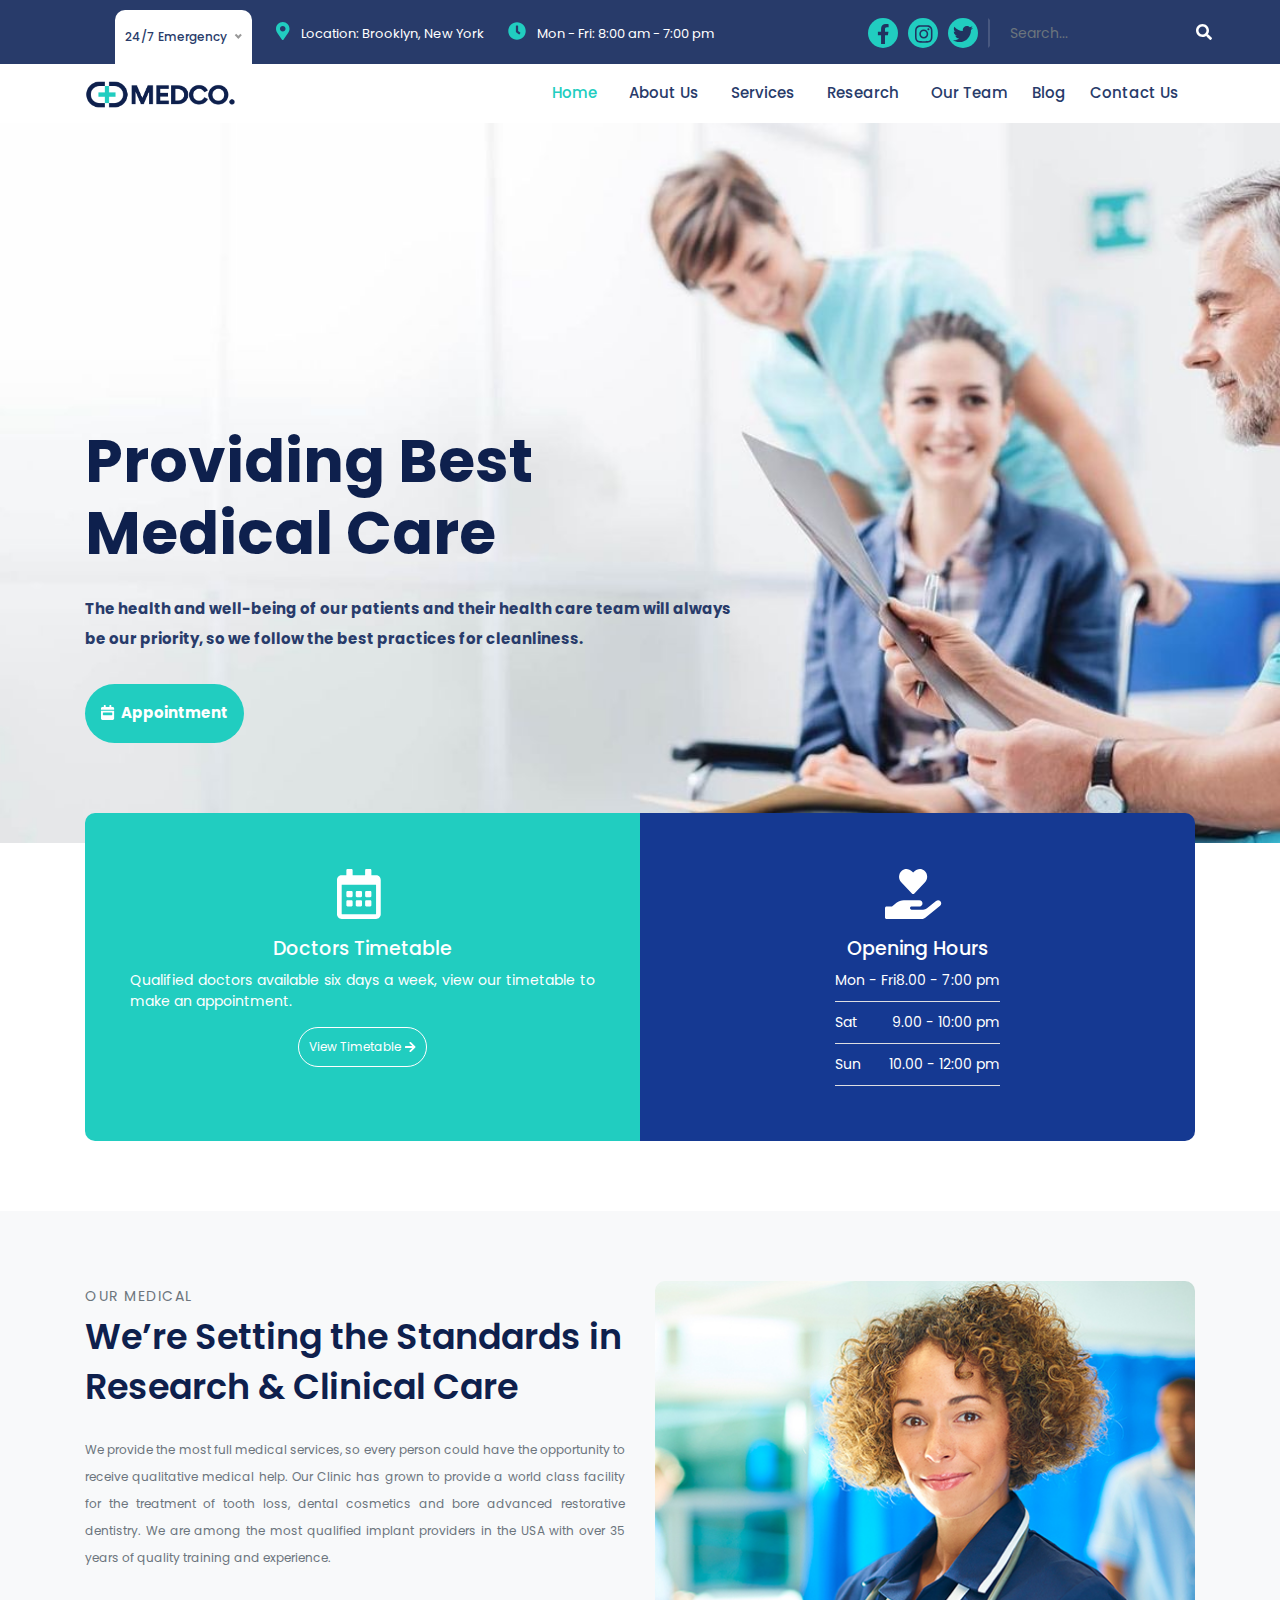
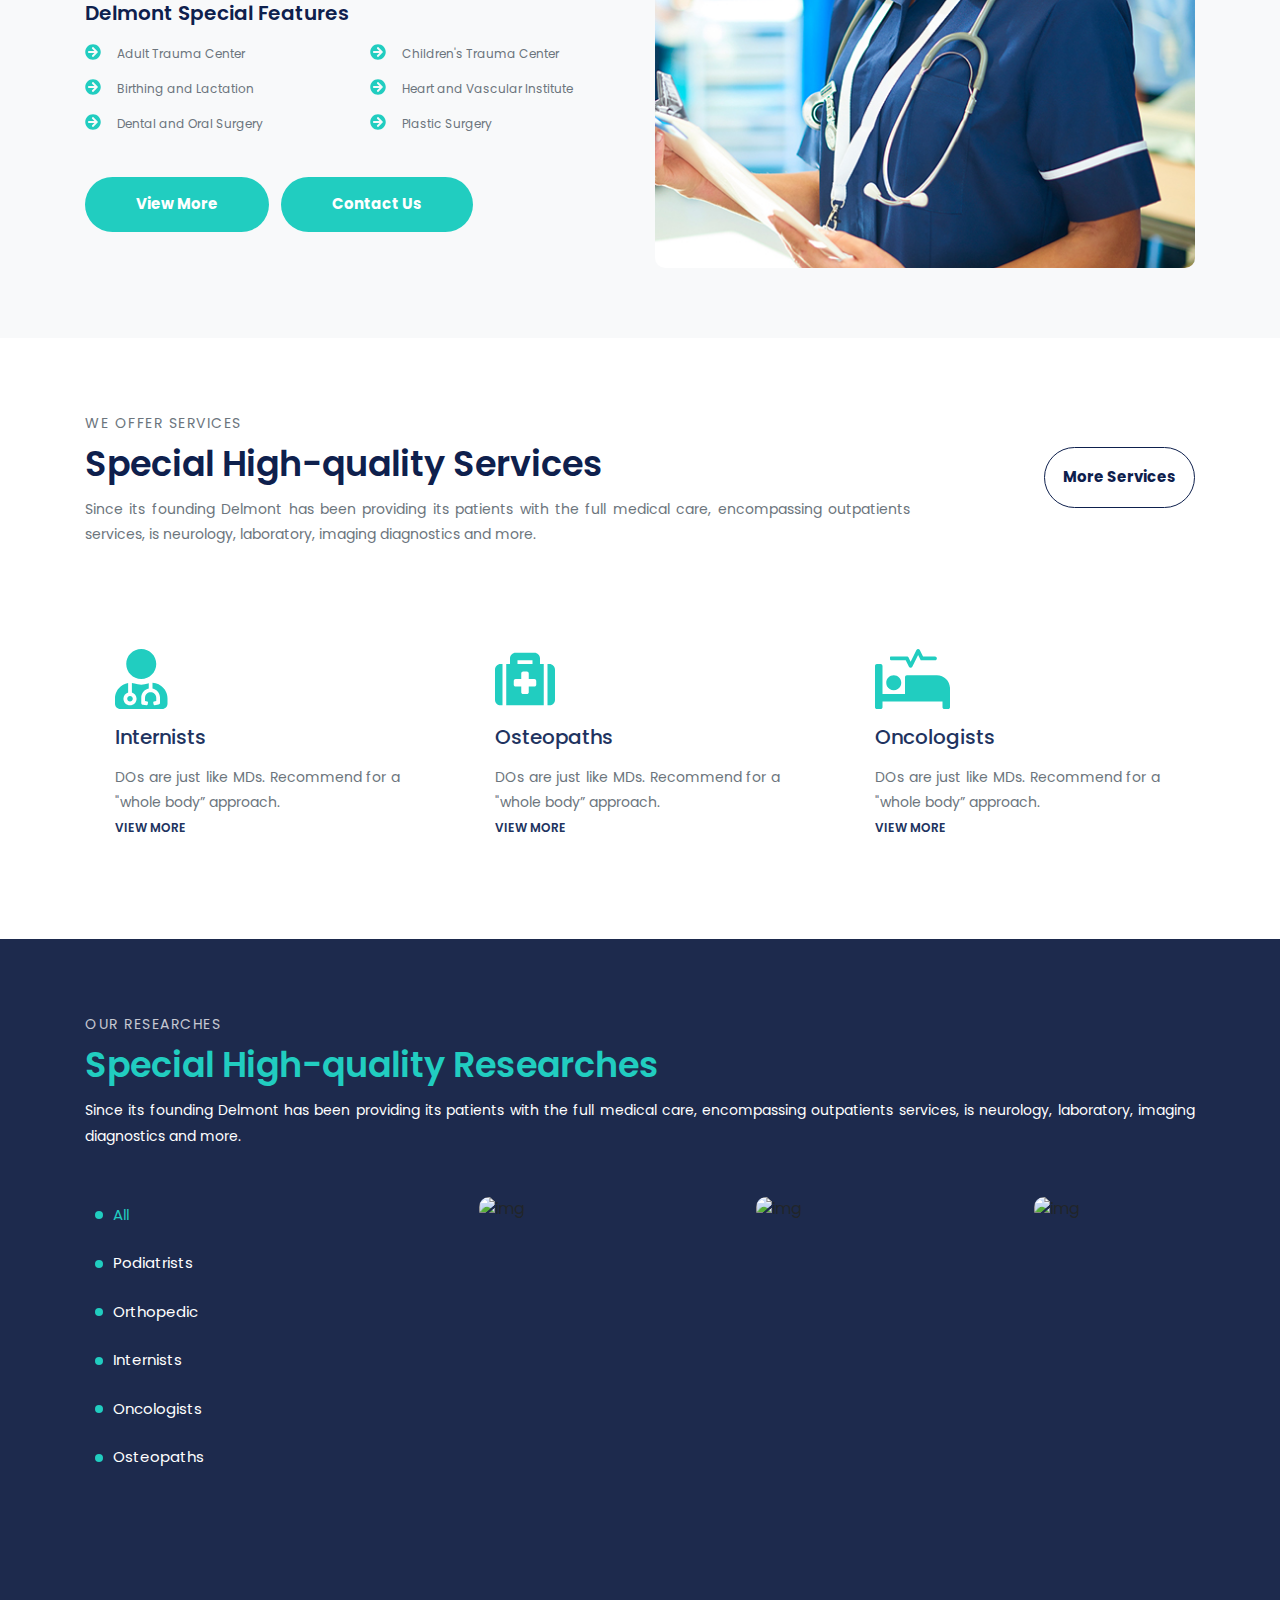
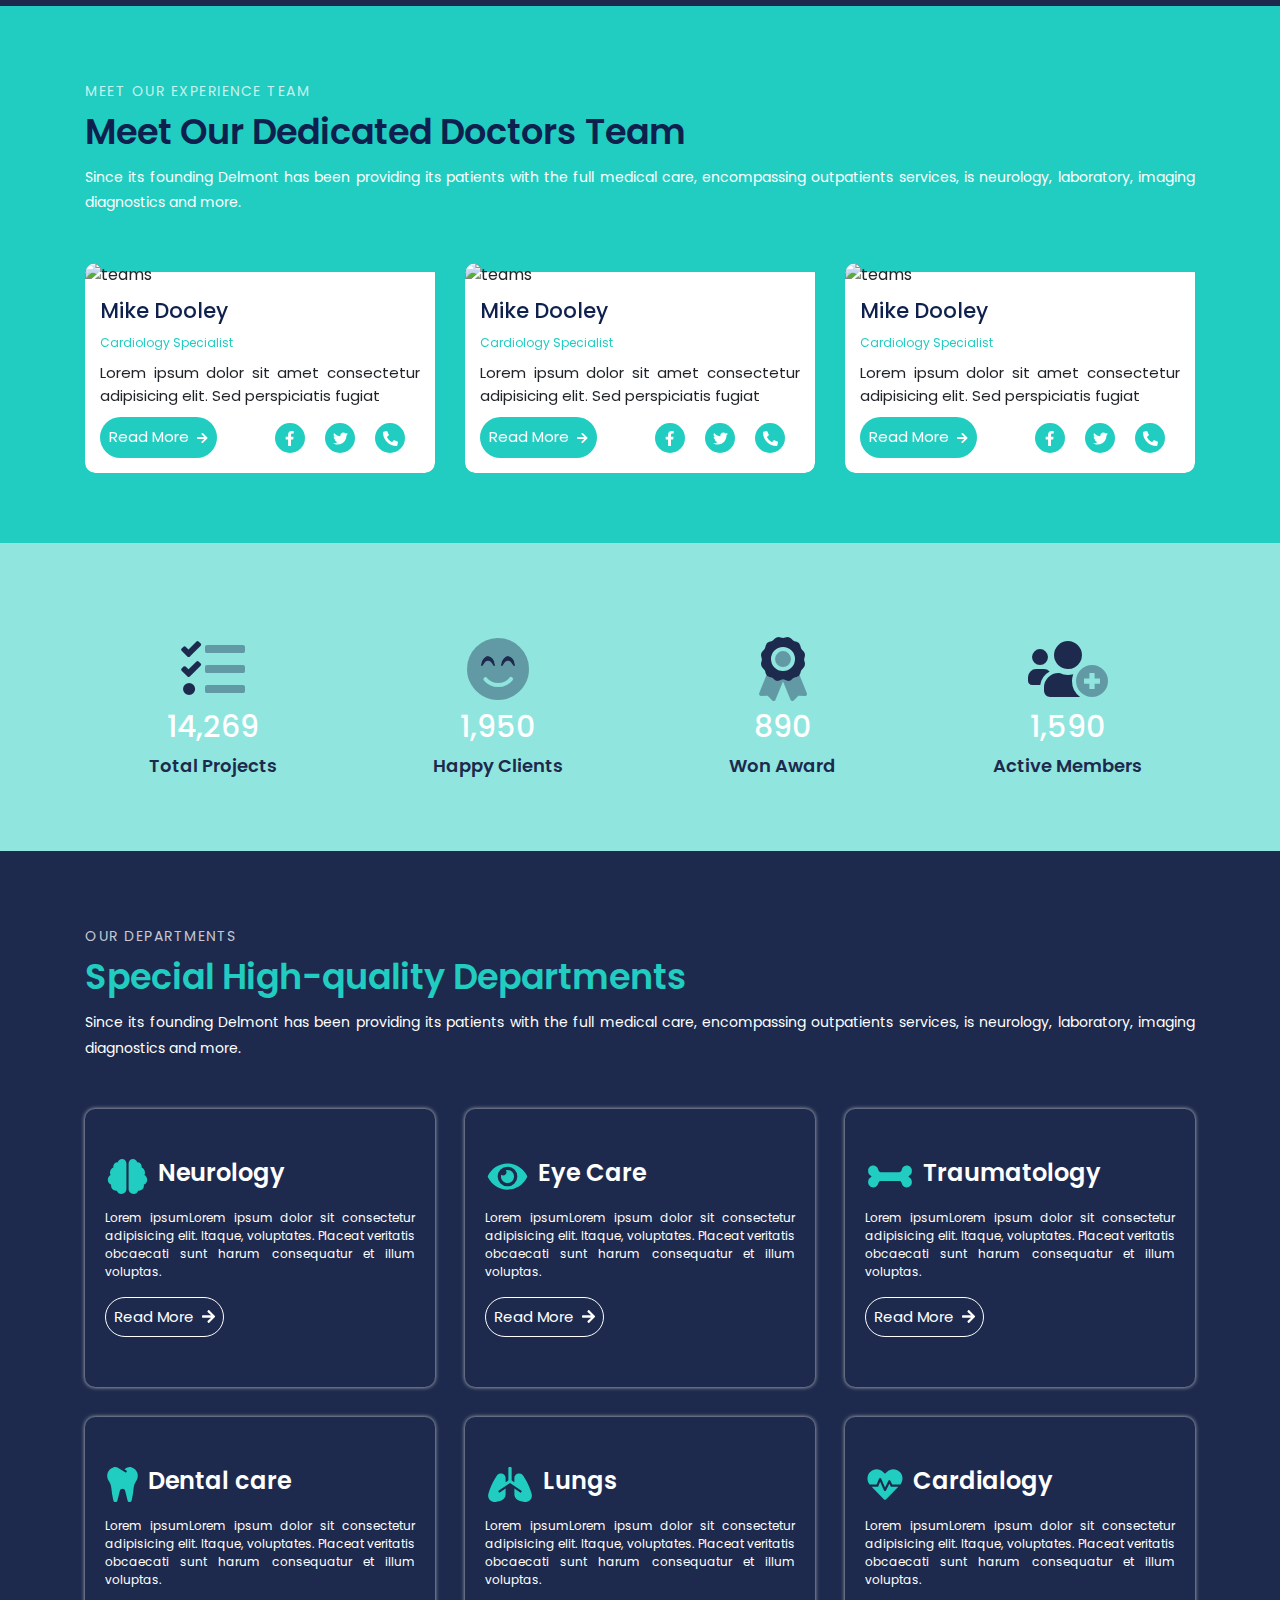
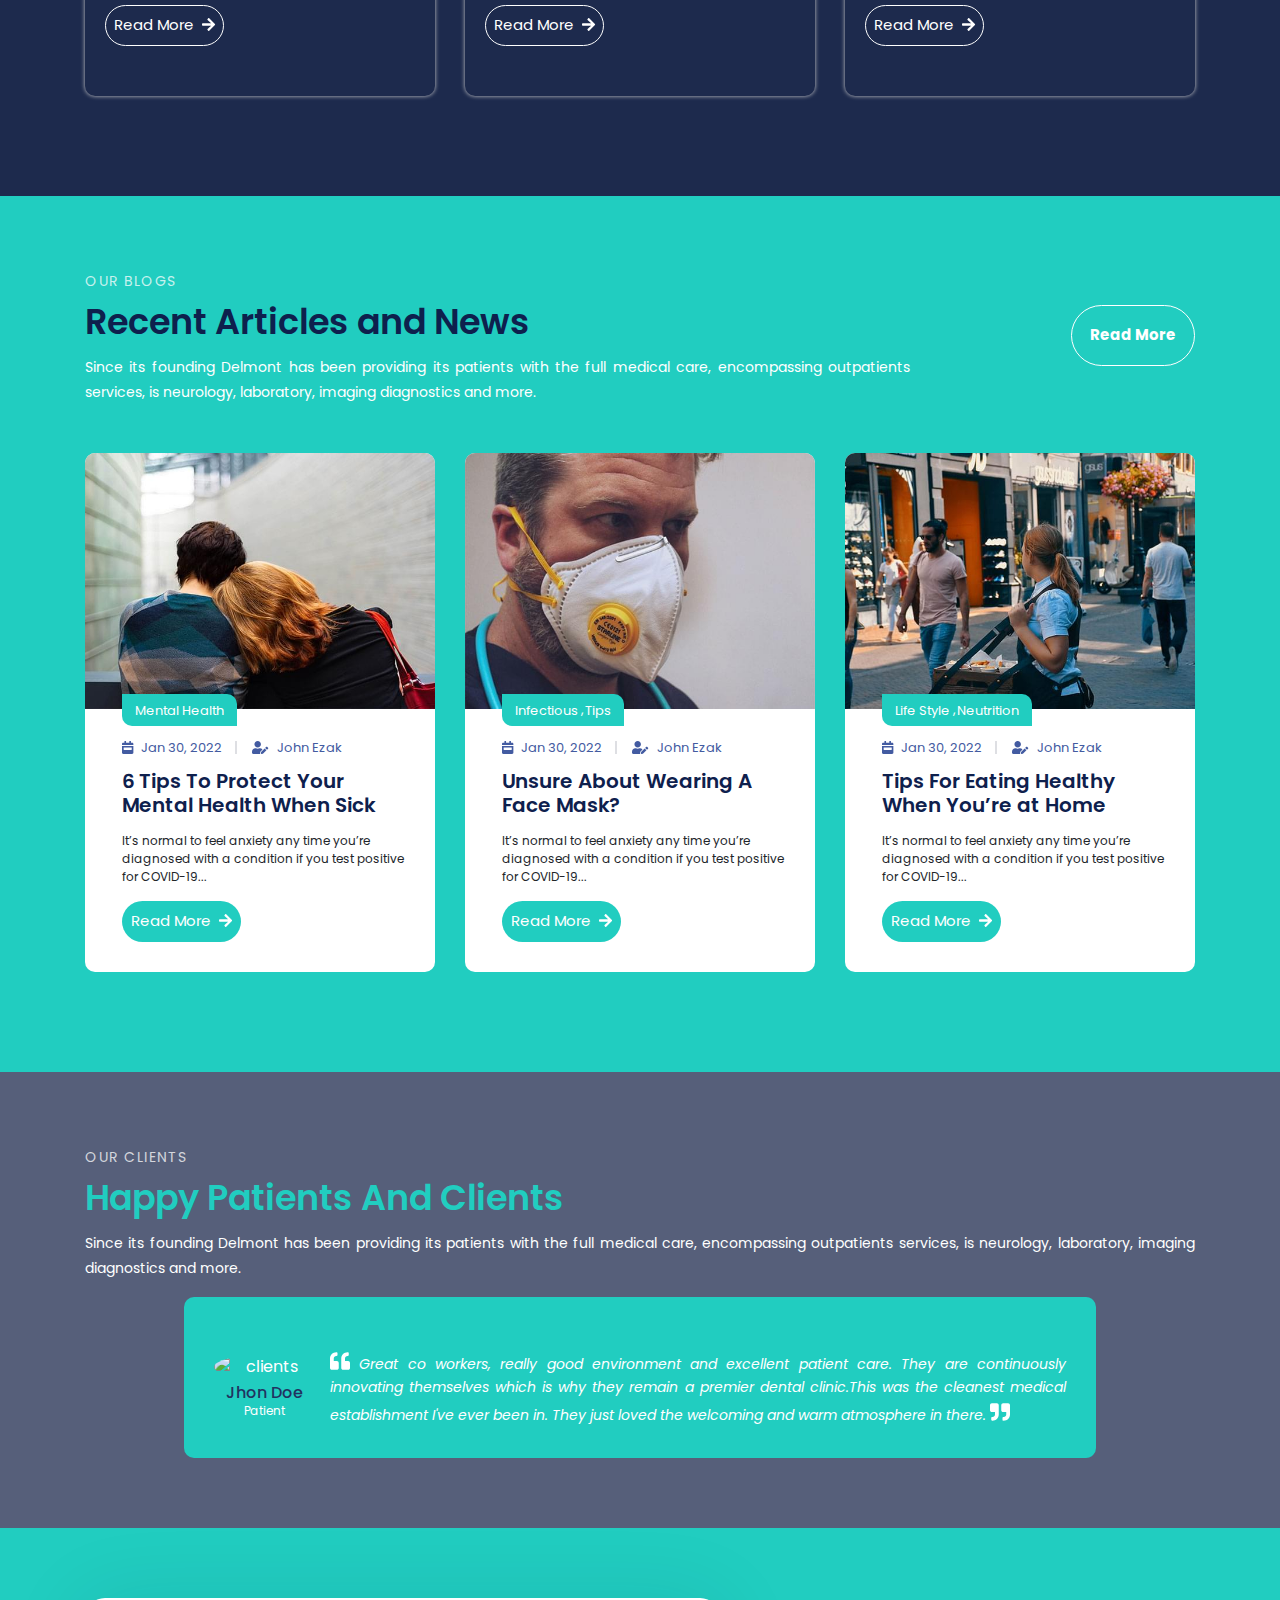
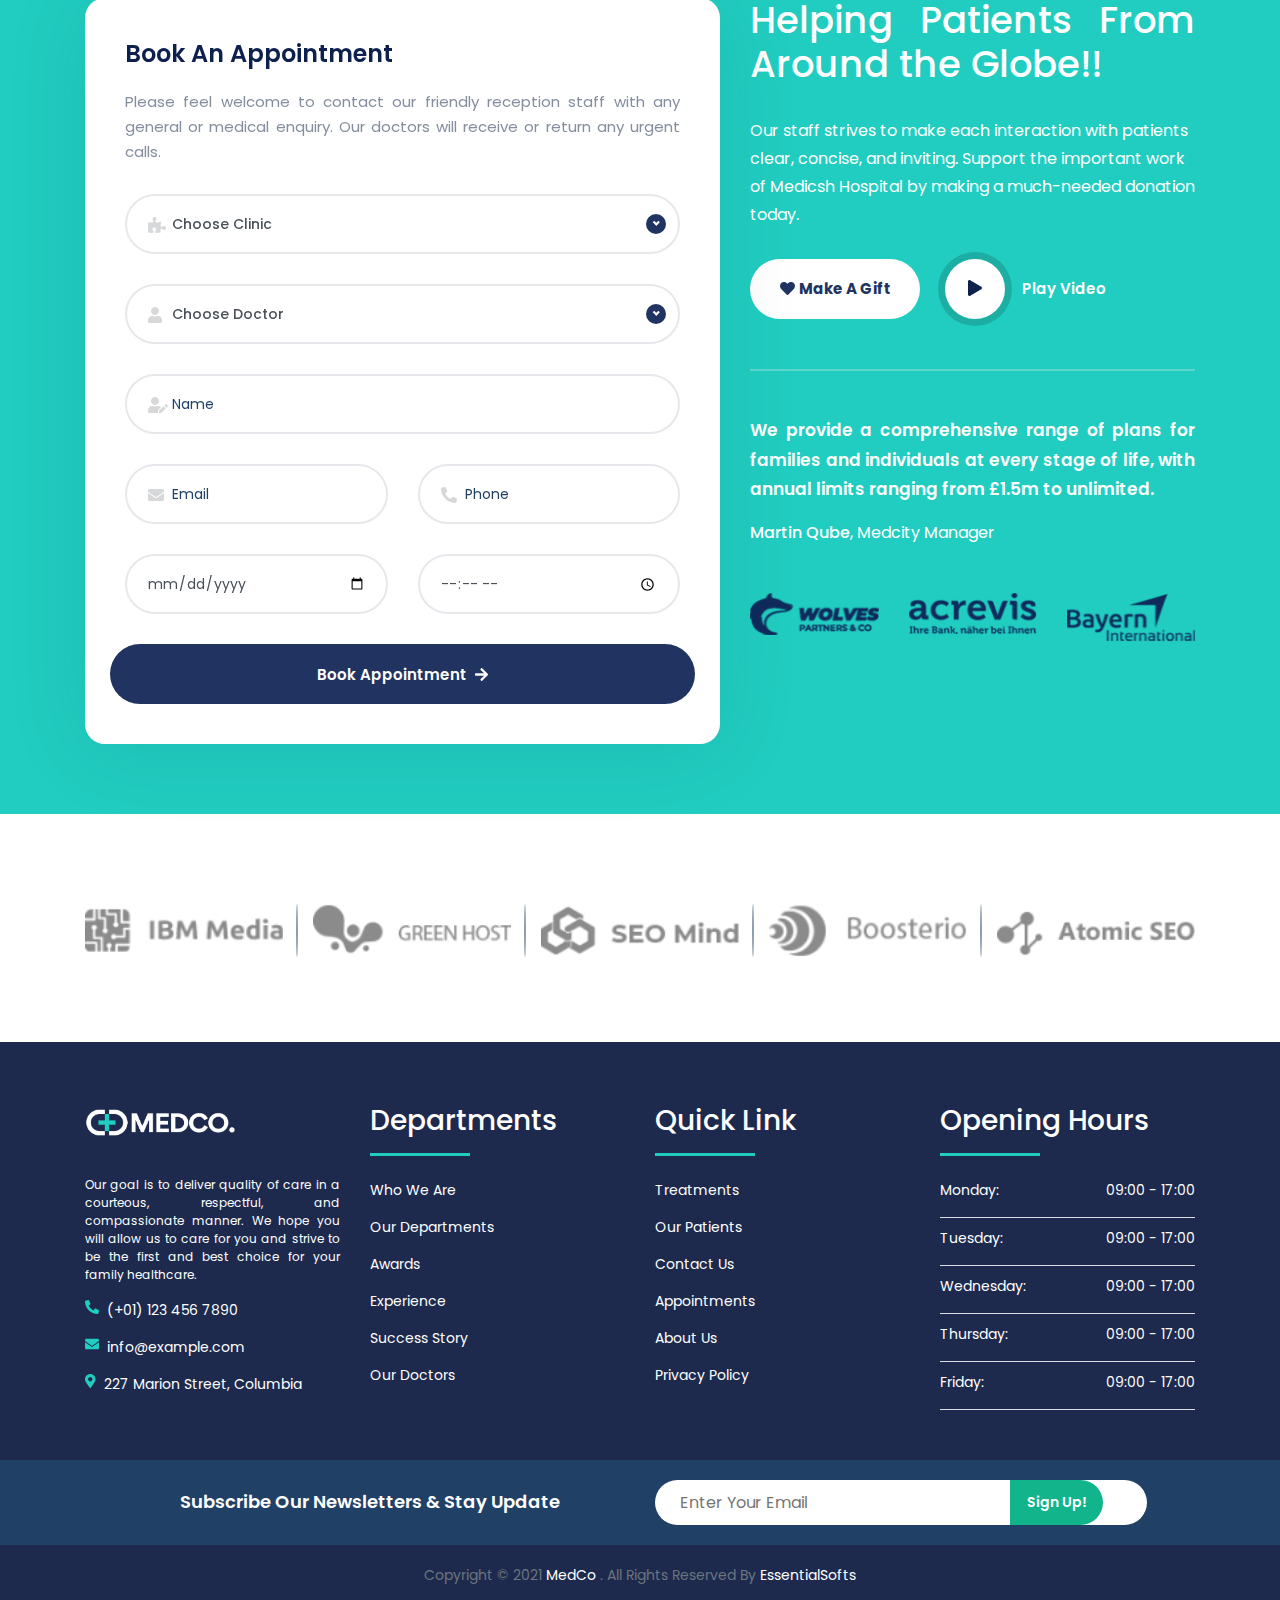
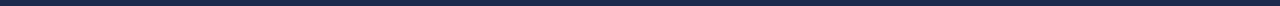
==== index.html @ 3c708e1c "fixes" ====
<!DOCTYPE html>
<html lang="en">

<head>
  <meta charset="UTF-8">
  <meta http-equiv="X-UA-Compatible" content="IE=edge">
  <meta name="viewport" content="width=device-width, initial-scale=1.0">
  <title>MEDCO.</title>

  <!-- Favicon Files -->
  <link rel="apple-touch-icon" sizes="120x120" href="assets/favicon/apple-touch-icon.png">
  <link rel="icon" type="image/png" sizes="32x32" href="assets/favicon/favicon-32x32.png">
  <link rel="icon" type="image/png" sizes="16x16" href="assets/favicon/favicon-16x16.png">
  <link rel="manifest" href="assets/favicon/site.webmanifest">
  <link rel="mask-icon" href="assets/favicon/safari-pinned-tab.svg" color="#5bbad5">
  <meta name="msapplication-TileColor" content="#da532c">
  <meta name="theme-color" content="#ffffff">

  <!-- CSS files -->
  <link rel="stylesheet" type="text/css" href="assets/css/bootstrap.css">
  <link rel="stylesheet" type="text/css" href="assets/css/fontawesome.css">
  <link rel="stylesheet" type="text/css" href="assets/css/all.css">
  <link rel="stylesheet" type="text/css" href="assets/css/owl.carousel.min.css">
  <link rel="stylesheet" type="text/css" href="assets/css/owl.theme.default.min.css">
  <link rel="stylesheet" type="text/css" href="assets/css/nice-select.css">
  <link rel="stylesheet" type="text/css" href="assets/css/venobox.min.css">
  <link rel="stylesheet" type="text/css" href="assets/css/style.css">
  <link rel="stylesheet" type="text/css" href="assets/css/responsive.css">
  <link rel="preconnect" href="https://fonts.googleapis.com">
  <link rel="preconnect" href="https://fonts.gstatic.com" crossorigin>
  <link href="https://fonts.googleapis.com/css2?family=Poppins:wght@100;200;300;400;500;600;700;800;900&display=swap"
    rel="stylesheet">
</head>

<body data-spy="scroll" data-target="#mynavbar" data-offset="180">
  <!-- Preloader -->
  <div class="centered">
    <div class="blob-1"></div>
    <div class="blob-2"></div>
  </div>

  <header class="header-main">
    <!-- Top Header -->
    <div class="top-header">
      <div class="container-fluid">
        <div class="row">
          <div class="col-lg-8 col-md-8 col-sm-12">
            <div class="d-flex justify-content-center">
              <div class="emergency-drop mr-4">
                <div class="nice-select emergency-btn">
                  <p>24/7 Emergency</p>
                  <div class="list text-center">
                    <div><i class="fas fa-phone-volume  phone_style"></i></div>
                    <div class="phone_number">
                      <a href="tel:+201061245741">
                        <span>+2 01061245741</span>
                      </a>
                    </div>
                    <div class="text-style text-muted">
                      <p>Please feel free to contact our friendly reception staff with any general or medical enquiry.
                      </p>
                    </div>
                    <div class="appointment-btn">
                      <a href="#appointment" class="btn btn_secondary-color btn_link btn_block">
                        <span>Make Appointment</span> <i class="fas fa-arrow-right ml-1"></i>
                      </a>
                    </div>
                  </div>
                </div>
              </div>
              <div class="top-header-contact-info d-flex">
                <div class="mr-4 top-header-location mt-21">
                  <a href="" class="top-header-info-text text-white">
                    <i class="top-header-icons-style fas fa-map-marker-alt mr-2"></i> Location: Brooklyn, New York
                  </a>
                </div>
                <div class="mr-4 top-header-location mt-21">
                  <a href="" class="top-header-info-text text-white">
                    <i class="top-header-icons-style fas fa-clock mr-2"></i> Mon - Fri: 8:00 am - 7:00 pm
                  </a>
                </div>
                <div class="top-header-location time-p mt-21">
                  <a href="" class="top-header-info-text text-white">
                    <i class="top-header-icons-style fas fa-clock mr-2"></i> Mon - Fri: 8:00 am - 7:00 pm
                  </a>
                </div>
              </div>
            </div>
          </div>
          <div class="col-lg-4 col-md-4 col-sm-12">
            <div class="d-flex top-header-right justify-content-end">
              <div class="top-header-social-links mt-18">
                <div class="d-flex">
                  <a href=""><i class="top-header-social-icons-style fab fa-facebook-f"></i></a>
                  <a href=""><i class="top-header-social-icons-style fab fa-instagram"></i></a>
                  <a href=""><i class="top-header-social-icons-style fab fa-twitter"></i></a>
                </div>
              </div>
              <div class="top-header-searchbar mt-18 d-flex">
                <input type="search" class="form-control w-75" placeholder="Search..." name="search" id="search"
                  autocomplete="off">
                <button type="submit" class="top-header-search-btn"><i class="fas fa-search "></i></button>
              </div>
            </div>
          </div>
        </div>
      </div>
    </div>
    <!-- Top Header End -->

    <!-- Navbar -->
    <div class="bottom-header">
      <nav class="navbar navbar-expand-lg navbar-light" id="mynavbar">
        <div class="container">
          <a class="navbar-brand" href="index.html"><img src="assets/images/medco-dark.png" class="img-fluid"
              alt=""></a>
          <button class="navbar-toggler" data-toggle="collapse" data-target="#navbarNav"><span><i
                class="fa fa-bars"></i></span></button>
          <div class="collapse navbar-collapse" id="navbarNav">
            <ul class="nav navbar-nav ml-auto font-weight-bold" id="nav">
              <li class="nav-item first-child">
                <a class="nav-link active px-3" href="index.html">Home</a>
              </li>
              <li class="nav-item">
                <a class="nav-link px-3" href="#about-us">About Us</a>
              </li>
              <li class="nav-item">
                <a class="nav-link px-3" href="#services">Services</a>
              </li>
              <li class="nav-item">
                <a class="nav-link px-3" href="#portfolio">Research</a>
              </li>
              <li class="nav-item">
                <a class="nav-link px-3" href="#team">Our Team</a>
              </li>
              <li class="nav-item">
                <a class="nav-link" href="#blog">Blog </a>
                <ul class="sub-menu">
                  <li><a href="blog-grid.html">Blog Grid</a></li>
                  <li><a href="blog-detail.html">Blog Details</a></li>
                </ul>
              </li>
              <li class="nav-item">
                <a class="nav-link px-3" href="contact.html">Contact Us</a>
              </li>
            </ul>
          </div>
        </div>
      </nav>
    </div>
    <!-- Navbar End -->
  </header>

  <!-- Main Banner -->
  <div id="main-banner-carousel" class="owl-carousel owl-theme">
    <div class="item main-banner-img1">
      <div class="main-banner-txt container">
        <div class="main-textbox">
          <h2>Providing Best Medical Care</h2>
          <p>The health and well-being of our patients and their health care team will
            always be our priority, so we follow the best practices for cleanliness.</p>
          <div class="btn_wrpper">
            <a href="#appointment" class="btn btn_primary">
              <i class="fas fa-calendar-week mr-1"></i>
              <span>Appointment</span>
            </a>
          </div>
        </div>
      </div>
    </div>
    <div class="item main-banner-img2">
      <div class="main-banner-txt container">
        <div class="main-textbox">
          <h2>All Aspects Of Medical Practice</h2>
          <p>The health and well-being of our patients and their health care team will
            always be our priority, so we follow the best practices for cleanliness.</p>
          <div class="btn_wrpper">
            <a href="contact.html" class="btn btn_primary">
              <i class="fas fa-phone-alt mr-1"></i>
              <span>Contact Us</span>
            </a>
          </div>
        </div>
      </div>
    </div>
  </div>
  <!-- Main Banner End -->

  <!-- Contact Info Section -->
  <section class="contact-info">
    <div class="container">
      <div class="row no-gutters">
        <div class="col-sm-12 col-md-6">
          <div class="contact-box contact-box-1 d-flex">
            <div class="contact_icon">
              <i class="far fa-calendar-alt mr-2"></i>
            </div>
            <div class="contact_content">
              <h2 class="contact_title">Doctors Timetable</h2>
              <p class="contact_desc  text-justify">Qualified doctors available six days a week, view our timetable to
                make an appointment.</p>
              <div class="contact-content-btn">
                <button type="button" class="btn btn_primary_2"><span>View Timetable</span><i
                    class="fas fa-arrow-right ml-1"></i></button>
              </div>
            </div>
          </div>
        </div>
        <div class="col-sm-12 col-md-6">
          <div class="contact-box contact-box-3 d-flex">
            <div class="contact_icon">
              <i class="fas fa-hand-holding-heart mr-2"></i>
            </div>
            <div class="contact_content">
              <h2 class="contact_title">Opening Hours</h2>
              <ul class="time_list list-unstyled mb-0">
                <li><span>Mon - Fri</span><span>8.00 - 7:00 pm</span></li>
                <li><span>Sat</span><span>9.00 - 10:00 pm</span></li>
                <li><span>Sun</span><span>10.00 - 12:00 pm</span></li>
              </ul>
            </div>
          </div>
        </div>
      </div>
    </div>
  </section>
  <!-- Contact Info Section End-->

  <!-- About Us Section-->
  <section id="about-us" class="introduction-section bg-light">
    <div class="container">
      <div class="row">
        <div class="col-lg-6 col-sm-12">
          <div class="">
            <div class="section-title mb-4">
              <div class="title-header">
                <h5 class=" text-muted">OUR MEDICAL</h5>
                <h2 class="title">We’re Setting the Standards in Research &amp; Clinical Care</h2>
              </div>
            </div>
            <div class=" text-muted intro-list-text  text-justify">
              <p>We provide the most full medical services, so every person could have the opportunity to receive
                qualitative medical help. Our Clinic has grown to provide a world class facility for the treatment of
                tooth loss, dental cosmetics and bore advanced restorative dentistry. We are among the most qualified
                implant providers in the USA with over 35 years of quality training and experience.</p>
            </div>
            <h5 class="intro-feature-text">Delmont Special Features</h5>
            <div class="row">
              <div class="col-md-6">
                <div class="intro-feature-list">
                  <ul class="list-unstyled">
                    <li class="pb-2"><i class="intro-arrow-style fa fa-arrow-circle-right mr-3"></i><span
                        class=" text-muted intro-list-text">Adult Trauma
                        Center</span></li>
                    <li class="pb-2"><i class="intro-arrow-style fa fa-arrow-circle-right mr-3"></i><span
                        class=" text-muted intro-list-text">Birthing and Lactation
                      </span></li>
                    <li class="pb-2"><i class="intro-arrow-style fa fa-arrow-circle-right mr-3"></i><span
                        class=" text-muted intro-list-text">Dental and Oral
                        Surgery</span></li>
                  </ul>
                </div>
              </div>
              <div class="col-md-6">
                <div class="intro-feature-list">
                  <ul class="list-unstyled">
                    <li class="pb-2"><i class="intro-arrow-style fa fa-arrow-circle-right mr-3"></i><span
                        class=" text-muted intro-list-text">Children's Trauma
                        Center</span></li>
                    <li class="pb-2"><i class="intro-arrow-style fa fa-arrow-circle-right mr-3"></i><span
                        class=" text-muted intro-list-text">Heart and Vascular
                        Institute</span></li>
                    <li class="pb-2"><i class="intro-arrow-style fa fa-arrow-circle-right mr-3"></i><span
                        class=" text-muted intro-list-text">Plastic Surgery</span>
                    </li>
                  </ul>
                </div>
              </div>
              <div class="col-lg-12 my-3">
                <div class="">
                  <a href="#" class="btn btn-intro-list mb-3 mr-2">
                    <span>View More</span>
                  </a>
                  <a href="contact.html" class="btn btn-intro-list mb-3">
                    <span>Contact Us</span>
                  </a>
                </div>
              </div>
            </div>
          </div>
        </div>
        <div class="col-lg-6 col-xs-12">
          <div class="text-center">
            <img class="img-fluid about-us-img" src="assets/images/intro-section-img.jpg" alt="">
          </div>
          <!-- <div class="about-overlay-shape">
            <div class="row">
              <div class="col-lg-2 col-sm-3"></div>
              <div class="col-lg-10 col-sm-6">
                <div
                  class="about-content ttm-col-bgcolor-yes ttm-bg ttm-bgcolor-darkgrey mt_50 pl-35 pb-10  pt-15 ttm-textcolor-white">
                  <div class="ttm-col-wrapper-bg-layer ttm-bg-layer"></div>
                  <div class="layer-content">
                    <h5 class="font-weight-normal mb-0">We <span class="ttm-textcolor-skincolor"> &nbsp;<i
                          class="fa fa-heart-o"></i>&nbsp; </span> To Care our <span class="ttm-textcolor-skincolor">
                        Patients !</span></h5>
                  </div>
                </div>
              </div>
              <div class="col-sm-3"></div>
            </div>
          </div> -->
        </div>
      </div>
    </div>
  </section>
  <!-- About Us Section End-->

  <!-- Service Section -->
  <section id="services" class="service-section">
    <div class="container">
      <div class="row">
        <div class="col-lg-9 col-md-9 mb-5">
          <div class="section-title">
            <div class="title-header">
              <h5 class="text-muted">WE OFFER SERVICES</h5>
              <h2 class="title mb-2">Special High-quality Services</h2>
            </div>
            <div class="service-text text-justify">
              <p class="text-muted">Since its founding Delmont has been providing its patients with the full medical
                care, encompassing outpatients services, is neurology, laboratory, imaging diagnostics and more.</p>
            </div>
          </div>
        </div>
        <div class="col-lg-3 col-md-3 service-btn-style mb-5">
          <a href="#" class="btn service-btn-blue">
            <span>More Services</span>
          </a>
        </div>
      </div>
      <div class="row">
        <div class="col-lg-4 col-md-6 col-sm-6">
          <div class="services-icon-box style1">
            <div class="services-content">
              <div class="service-icon">
                <i class="fas fa-user-md service-icon-main"></i>
              </div>
              <div class="text-blue mb-3">
                <h5>Internists</h5>
              </div>
              <div class="service-text text-justify">
                <p class="text-muted">DOs are just like MDs. Recommend for a "whole body” approach.</p>
              </div>
            </div>

            <a class="service-a text-white text-decoration-none" href="#">VIEW MORE</a>
          </div>
        </div>
        <div class="col-lg-4 col-md-6 col-sm-6">
          <div class="services-icon-box style2">
            <div class="services-content">
              <div class="service-icon">
                <i class="fas fa-medkit service-icon-main"></i>
              </div>
              <div class="text-blue mb-3">
                <h5>Osteopaths</h5>
              </div>
              <div class="service-text text-justify">
                <p class="text-muted">DOs are just like MDs. Recommend for a "whole body” approach.</p>
              </div>
            </div>

            <a class="service-a text-white text-decoration-none" href="#">VIEW MORE</a>
          </div>
        </div>
        <div class="col-lg-4 col-md-6 col-sm-6">
          <div class="services-icon-box style3">
            <div class="services-content">
              <div class="service-icon">
                <i class="fas fa-procedures service-icon-main"></i>
              </div>
              <div class="text-blue mb-3">
                <h5>Oncologists</h5>
              </div>
              <div class="service-text text-justify">
                <p class="text-muted">DOs are just like MDs. Recommend for a "whole body” approach.</p>
              </div>
            </div>

            <a class="service-a text-white text-decoration-none" href="#">VIEW MORE</a>
          </div>
        </div>
      </div>
    </div>
  </section>
  <!-- Service Section End -->

  <!-- Portfolio/Research Section -->
  <section id="portfolio" class="research">
    <div class="container">
      <div class="row">
        <div class="col-12">
          <div class="section-title mb-5">
            <div class="title-header">
              <h5 class="service-text">Our Researches</h5>
              <h2 class="research-title mb-2">Special High-quality Researches</h2>
            </div>
            <div class="service-text text-justify">
              <p class="text-white">Since its founding Delmont has been providing its patients with the full medical
                care, encompassing outpatients services, is neurology, laboratory, imaging diagnostics and more.</p>
            </div>
          </div>
          <div class="d-flex flex-wrap">
            <div class="col-lg-3 col-md-12 col-12 mb-5">
              <div class="portfolio-menu ">
                <div class="btn_wrapper"><button class="btn btn-default filter-button d-block d-block active"
                    data-filter="all">All</button></div>
                <div class="btn_wrapper"> <button class="btn btn-default filter-button d-block"
                    data-filter="branding">Podiatrists</button>
                </div>
                <div class="btn_wrapper btn-wrapper-3"> <button class="btn btn-default filter-button d-block"
                    data-filter="financing">Orthopedic</button>
                </div>
                <div class="btn_wrapper"> <button class="btn btn-default filter-button d-block"
                    data-filter="marketing">Internists</button>
                </div>
                <div class="btn_wrapper"> <button class="btn btn-default filter-button d-block"
                    data-filter="promotion">Oncologists</button>
                </div>
                <div class="btn_wrapper"> <button class="btn btn-default filter-button d-block"
                    data-filter="branding">Osteopaths</button>
                </div>
              </div>
            </div>
            <div class="gallery_product col-lg-3 col-md-4 col-12 filter center marketing branding marketing financing">
              <div class="img position-relative text-center mb-5">
                <img src="assets/images/portfolio-1.jpg" alt="img" class="rounded img-fluid">
                <div class="portfolio-overlay">
                  <div class="center-txt">
                    <h6 class="font-weight-bold">Transition Lenses</h6>
                    <p class="white">HOSPITAL</p>
                  </div>
                </div>
              </div>
            </div>
            <div class="gallery_product col-lg-3 col-md-4 col-12 filter center marketing promotion">
              <div class="img position-relative text-center mb-5">
                <img src="assets/images/portfolio-2.jpg" alt="img" class="rounded img-fluid">
                <div class="portfolio-overlay">
                  <div class="center-txt">
                    <h6 class="font-weight-bold">Transition Lenses</h6>
                    <p class="white">HOSPITAL</p>
                  </div>
                </div>
              </div>
            </div>
            <div class="gallery_product col-lg-3 col-md-4 col-12 filter center branding  promotion">
              <div class="img position-relative text-center mb-5 ">
                <img src="assets/images/portfolio-3.jpg" alt="img" class="rounded img-fluid">
                <div class="portfolio-overlay">
                  <div class="center-txt">
                    <h6 class="font-weight-bold">Transition Lenses</h6>
                    <p class="white">HOSPITAL</p>
                  </div>
                </div>
              </div>
            </div>
          </div>
        </div>
      </div>
    </div>
  </section>
  <!-- Portfolio/Research Section End -->

  <!-- Team Section -->
  <section id="team" class="team-section">
    <div class="container">
      <div class="row">
        <div class="col-12">
          <div class="section-title mb-5">
            <div class="title-header">
              <h5 class="service-text">Meet Our Experience Team</h5>
              <h2 class="title mb-2">Meet Our Dedicated Doctors Team</h2>
            </div>
            <div class="service-text text-justify">
              <p class="text-white">Since its founding Delmont has been providing its patients with the full medical
                care, encompassing outpatients services, is neurology, laboratory, imaging diagnostics and more.</p>
            </div>
          </div>
          <div class="row">
            <div class="col-12">
              <div class="owl-carousel team-carousel owl-theme owl-loaded">
                <div class="item team-section-box">
                  <div class="team-img">
                    <img class="rounded" src="assets/images/team-1.jpg" alt="teams">
                  </div>
                  <div class="member__info">
                    <h5 class="member__name"><a href="doctors-single-doctor1.html">Mike Dooley</a></h5>
                    <p class="member__job">Cardiology Specialist</p>
                    <p class="member__desc text-justify">Lorem ipsum dolor sit amet consectetur adipisicing elit. Sed
                      perspiciatis fugiat</p>
                    <div class="d-flex flex-wrap justify-content-between align-items-center">
                      <a href="#" class="btn btn__secondary btn__link btn__rounded">
                        <span>Read More</span>
                        <i class="team-arrow fas fa-arrow-right ml-1"></i>
                      </a>
                      <ul class="social-icons d-flex list-unstyled mb-0">
                        <li><a href="#" class="facebook"><i class="fab fa-facebook-f"></i></a></li>
                        <li><a href="#" class="twitter"><i class="fab fa-twitter"></i></a></li>
                        <li><a href="#" class="phone"><i class="fas fa-phone-alt"></i></a></li>
                      </ul>
                    </div>
                  </div>
                </div>
                <div class="item team-section-box">
                  <div class="team-img">
                    <img class="rounded" src="assets/images/team-2.jpg" alt="teams">
                  </div>
                  <div class="member__info">
                    <h5 class="member__name"><a href="doctors-single-doctor1.html">Mike Dooley</a></h5>
                    <p class="member__job">Cardiology Specialist</p>
                    <p class="member__desc text-justify">Lorem ipsum dolor sit amet consectetur adipisicing elit. Sed
                      perspiciatis fugiat</p>
                    <div class="d-flex flex-wrap justify-content-between align-items-center">
                      <a href="#" class="btn btn__secondary btn__link btn__rounded">
                        <span>Read More</span>
                        <i class="team-arrow fas fa-arrow-right ml-1"></i>
                      </a>
                      <ul class="social-icons d-flex list-unstyled mb-0">
                        <li><a href="#" class="facebook"><i class="fab fa-facebook-f"></i></a></li>
                        <li><a href="#" class="twitter"><i class="fab fa-twitter"></i></a></li>
                        <li><a href="#" class="phone"><i class="fas fa-phone-alt"></i></a></li>
                      </ul>
                    </div>
                  </div>
                </div>
                <div class="item team-section-box">
                  <div class="team-img">
                    <img class="rounded" src="assets/images/team-3.jpg" alt="teams">
                  </div>
                  <div class="member__info">
                    <h5 class="member__name"><a href="doctors-single-doctor1.html">Mike Dooley</a></h5>
                    <p class="member__job">Cardiology Specialist</p>
                    <p class="member__desc text-justify">Lorem ipsum dolor sit amet consectetur adipisicing elit. Sed
                      perspiciatis fugiat</p>
                    <div class="d-flex flex-wrap justify-content-between align-items-center">
                      <a href="#" class="btn btn__secondary btn__link btn__rounded">
                        <span>Read More</span>
                        <i class="team-arrow fas fa-arrow-right ml-1"></i>
                      </a>
                      <ul class="social-icons d-flex list-unstyled mb-0">
                        <li><a href="#" class="facebook"><i class="fab fa-facebook-f"></i></a></li>
                        <li><a href="#" class="twitter"><i class="fab fa-twitter"></i></a></li>
                        <li><a href="#" class="phone"><i class="fas fa-phone-alt"></i></a></li>
                      </ul>
                    </div>
                  </div>
                </div>
                <div class="item team-section-box">
                  <div class="team-img">
                    <img class="rounded" src="assets/images/team-4.jpg" alt="teams">
                  </div>
                  <div class="member__info">
                    <h5 class="member__name"><a href="doctors-single-doctor1.html">Mike Dooley</a></h5>
                    <p class="member__job">Cardiology Specialist</p>
                    <p class="member__desc text-justify">Lorem ipsum dolor sit amet consectetur adipisicing elit. Sed
                      perspiciatis fugiat</p>
                    <div class="d-flex flex-wrap justify-content-between align-items-center">
                      <a href="#" class="btn btn__secondary btn__link btn__rounded">
                        <span>Read More</span>
                        <i class="team-arrow fas fa-arrow-right ml-1"></i>
                      </a>
                      <ul class="social-icons d-flex list-unstyled mb-0">
                        <li><a href="#" class="facebook"><i class="fab fa-facebook-f"></i></a></li>
                        <li><a href="#" class="twitter"><i class="fab fa-twitter"></i></a></li>
                        <li><a href="#" class="phone"><i class="fas fa-phone-alt"></i></a></li>
                      </ul>
                    </div>
                  </div>
                </div>
              </div>
            </div>
          </div>
        </div>
      </div>
    </div>
  </section>
  <!-- Team Section End -->

  <!-- Stat Section Start -->
  <section id="stat" class="stat-overlay position-relative">
    <div class="container">
      <div class="row">
        <div class="col-lg-3 col-md-3 col-sm-6 col-xs-6 col-6">
          <div class="stat-item mt-4 text-center">
            <i class="fad fa-tasks fa-4x pb-2 stat-icon-style"></i>
            <h2 class="font-weight-bold counter">14,269</h2>
            <h4>Total Projects</h4>
          </div>
        </div>
        <div class="col-lg-3 col-md-3 col-sm-6 col-xs-6 col-6">
          <div class="stat-item mt-4 text-center">
            <i class="fad fa-smile-beam fa-4x pb-2 stat-icon-style"></i>
            <h2 class="font-weight-bold counter">1,950</h2>
            <h4>Happy Clients</h4>
          </div>
        </div>
        <div class="col-lg-3 col-md-3 col-sm-6 col-xs-6 col-6">
          <div class="stat-item mt-4 text-center">
            <i class="fad fa-award fa-4x pb-2 stat-icon-style"></i>
            <h2 class="font-weight-bold counter">890</h2>
            <h4>Won Award</h4>
          </div>
        </div>
        <div class="col-lg-3 col-md-3 col-sm-6 col-xs-6 col-6">
          <div class="stat-item mt-4 text-center">
            <i class="fad fa-users-medical fa-4x pb-2 stat-icon-style"></i>
            <h2 class="font-weight-bold counter">1,590</h2>
            <h4>Active Members</h4>
          </div>
        </div>
      </div>
    </div>
  </section>
  <!-- Stat Section End -->

  <!-- Department Section -->
  <section id="department" class="department-section">
    <div class="container">
      <div class="row">
        <div class="col-12 mb-5">
          <div class="section-title">
            <div class="title-header">
              <h5 class="service-text">Our Departments</h5>
              <h2 class="research-title mb-2">Special High-quality Departments</h2>
            </div>
            <div class="service-text text-justify">
              <p class="text-white">Since its founding Delmont has been providing its patients with the full medical
                care, encompassing outpatients services, is neurology, laboratory, imaging diagnostics and more.</p>
            </div>
          </div>
        </div>
        <div class="col-lg-4 col-md-6 col-sm-6 col-12">
          <div class="service-item">
            <div class="d-flex">
              <span><i class="neu fas fa-brain fa-2x mb-2 mr-2"></i></span>
              <h4>Neurology</h4>
            </div>
            <p class="text-justify">Lorem ipsumLorem ipsum dolor sit consectetur adipisicing elit. Itaque, voluptates.
              Placeat veritatis
              obcaecati sunt harum consequatur et illum voluptas.</p>
            <a href="#" class="mt-3 btn btn__secondary btn__link btn__rounded">
              <span>Read More</span>
              <i class="department-arrow fas fa-arrow-right ml-1"></i>
            </a>
          </div>
        </div>
        <div class="col-lg-4 col-md-6 col-sm-6 col-12">
          <div class="service-item">
            <div class="d-flex">
              <span><i class="neu fas fa-eye fa-2x mb-2 mr-2"></i></span>
              <h4>Eye Care</h4>
            </div>
            <p class="text-justify">Lorem ipsumLorem ipsum dolor sit consectetur adipisicing elit. Itaque, voluptates.
              Placeat veritatis
              obcaecati sunt harum consequatur et illum voluptas.</p>
            <a href="#" class="mt-3 btn btn__secondary btn__link btn__rounded">
              <span>Read More</span>
              <i class="department-arrow fas fa-arrow-right ml-1"></i>
            </a>
          </div>
        </div>
        <div class="col-lg-4 col-md-6 col-sm-6 col-12">
          <div class="service-item">
            <div class="d-flex">
              <span><i class="neu fas fa-bone fa-2x mb-2 mr-2"></i></span>
              <h4>Traumatology</h4>
            </div>
            <p class="text-justify">Lorem ipsumLorem ipsum dolor sit consectetur adipisicing elit. Itaque, voluptates.
              Placeat veritatis
              obcaecati sunt harum consequatur et illum voluptas.</p>
            <a href="#" class="mt-3 btn btn__secondary btn__link btn__rounded">
              <span>Read More</span>
              <i class="department-arrow fas fa-arrow-right ml-1"></i>
            </a>
          </div>
        </div>
        <div class="col-lg-4 col-md-6 col-sm-6 col-12">
          <div class="service-item">
            <div class="d-flex">
              <span><i class="neu fas fa-tooth fa-2x mb-2 mr-2"></i></span>
              <h4>Dental care</h4>
            </div>
            <p class="text-justify">Lorem ipsumLorem ipsum dolor sit consectetur adipisicing elit. Itaque, voluptates.
              Placeat veritatis
              obcaecati sunt harum consequatur et illum voluptas.</p>
            <a href="#" class="mt-3 btn btn__secondary btn__link btn__rounded">
              <span>Read More</span>
              <i class="department-arrow fas fa-arrow-right ml-1"></i>
            </a>
          </div>
        </div>
        <div class="col-lg-4 col-md-6 col-sm-6 col-12">
          <div class="service-item">
            <div class="d-flex">
              <span><i class="neu fas fa-lungs fa-2x mb-2 mr-2"></i></span>
              <h4>Lungs</h4>
            </div>
            <p class="text-justify">Lorem ipsumLorem ipsum dolor sit consectetur adipisicing elit. Itaque, voluptates.
              Placeat veritatis
              obcaecati sunt harum consequatur et illum voluptas.</p>
            <a href="#" class="mt-3 btn btn__secondary btn__link btn__rounded">
              <span>Read More</span>
              <i class="department-arrow fas fa-arrow-right ml-1"></i>
            </a>
          </div>
        </div>
        <div class="col-lg-4 col-md-6 col-sm-6 col-12">
          <div class="service-item">
            <div class="d-flex">
              <span><i class="neu fas fa-heartbeat fa-2x mb-2 mr-2"></i></span>
              <h4>Cardialogy</h4>
            </div>
            <p class="text-justify">Lorem ipsumLorem ipsum dolor sit consectetur adipisicing elit. Itaque, voluptates.
              Placeat veritatis
              obcaecati sunt harum consequatur et illum voluptas.</p>
            <a href="#" class="mt-3 btn btn__secondary btn__link btn__rounded">
              <span>Read More</span>
              <i class="department-arrow fas fa-arrow-right ml-1"></i>
            </a>
          </div>
        </div>
      </div>
    </div>
  </section>
  <!-- Department Section End -->

  <!-- Blog SECTION START -->
  <section id="blog" class="blog-section">
    <div class="container">
      <div class="row">
        <div class="col-lg-9 col-md-9 mb-5">
          <div class="section-title">
            <div class="title-header">
              <h5 class="service-text">Our Blogs</h5>
              <h2 class="title mb-2">Recent Articles and News</h2>
            </div>
            <div class="service-text text-justify">
              <p class="text-white">Since its founding Delmont has been providing its patients with the full medical
                care, encompassing outpatients services, is neurology, laboratory, imaging diagnostics and more.</p>
            </div>
          </div>
        </div>
        <div class="col-lg-3 col-md-3 service-btn-style mb-5">
          <a href="blog-grid.html" class="btn btn_services">
            <span>Read More</span>
          </a>
        </div>
        <div class="col-lg-4 col-md-6 col-sm-12">
          <div class="post-item">
            <div class="post__img">
              <a href="blog-detail.html">
                <img src="assets/images/blog-1.jpg" alt="post image" class="img-fluid">
              </a>
            </div>
            <div class="post__body">
              <div class="post__meta-cat">
                <a class="text-decoration-none" href="#">Mental Health</a>
              </div>
              <div class="post__meta d-flex text-decoration-none">
                <span class="post__meta-date"><i class="fas fa-calendar-week mr-2"></i>Jan 30, 2022</span>
                <a class="post__meta-author text-decoration-none" href="blog-detail.html"><i
                    class="fas fa-user-edit mr-2"></i>John
                  Ezak</a>
              </div>
              <h4 class="post__title"><a class="text-decoration-none" href="blog-detail.html">6 Tips To
                  Protect Your Mental Health When
                  Sick </a>
              </h4>
              <p class="post__desc">It’s normal to feel anxiety any time you’re diagnosed with a
                condition if you test positive for COVID-19...</p>
              <a href="blog-detail.html" class="btn btn__secondary btn__link btn__rounded">
                <span>Read More</span>
                <i class="team-arrow fas fa-arrow-right ml-1"></i>
              </a>
            </div>
          </div>
        </div>
        <div class="col-lg-4 col-md-6 col-sm-12">
          <div class="post-item">
            <div class="post__img">
              <a href="blog-detail.html">
                <img src="assets/images/blog-2.jpg" alt="post image" class="img-fluid">
              </a>
            </div>
            <div class="post__body">
              <div class="post__meta-cat">
                <a class="text-decoration-none" href="#">Infectious</a><a class="text-decoration-none" href="#">Tips</a>
              </div>
              <div class="post__meta d-flex text-decoration-none">
                <span class="post__meta-date"><i class="fas fa-calendar-week mr-2"></i>Jan 30, 2022</span>
                <a class="post__meta-author text-decoration-none" href="blog-detail.html"><i
                    class="fas fa-user-edit mr-2"></i>John
                  Ezak</a>
              </div>
              <h4 class="post__title"><a class="text-decoration-none" href="blog-detail.html">Unsure
                  About Wearing A Face Mask?</a>
              </h4>
              <p class="post__desc">It’s normal to feel anxiety any time you’re diagnosed with a
                condition if you test positive for COVID-19...</p>

              <a href="blog-detail.html" class="btn btn__secondary btn__link btn__rounded">
                <span>Read More</span>
                <i class="team-arrow fas fa-arrow-right ml-1"></i>
              </a>
            </div>
          </div>
        </div>
        <div class="col-lg-4 col-md-6 col-sm-12">
          <div class="post-item">
            <div class="post__img">
              <a href="blog-detail.html">
                <img src="assets/images/blog-3.jpg" alt="post image" class="img-fluid">
              </a>
            </div>
            <div class="post__body">
              <div class="post__meta-cat">
                <a class="text-decoration-none" href="#">Life Style</a><a class="text-decoration-none"
                  href="#">Neutrition</a>
              </div>
              <div class="post__meta d-flex text-decoration-none">
                <span class="post__meta-date"><i class="fas fa-calendar-week mr-2"></i>Jan 30, 2022</span>
                <a class="post__meta-author text-decoration-none" href="blog-detail.html"><i
                    class="fas fa-user-edit mr-2"></i>John
                  Ezak</a>
              </div>
              <h4 class="post__title"><a class="text-decoration-none" href="blog-detail.html">Tips For
                  Eating Healthy When You’re at
                  Home</a></h4>
              <p class="post__desc">It’s normal to feel anxiety any time you’re diagnosed with a
                condition if you test positive for COVID-19...</p>
              <a href="blog-detail.html" class="btn btn__secondary btn__link btn__rounded">
                <span>Read More</span>
                <i class="team-arrow fas fa-arrow-right ml-1"></i>
              </a>
            </div>
          </div>
        </div>
      </div>
    </div>
  </section>
  <!-- Blog SECTION END -->

  <!-- Client Section -->
  <section id="client" class="testi-overlay position-relative client-section">
    <div class="container">
      <div class="row">
        <div class="col-12 mb-3">
          <div class="section-title">
            <div class="title-header">
              <h5 class="service-text">Our Clients</h5>
              <h2 class="research-title mb-2">Happy Patients And Clients</h2>
            </div>
            <div class="service-text text-justify">
              <p class="text-white">Since its founding Delmont has been providing its patients with the full medical
                care, encompassing outpatients services, is neurology, laboratory, imaging diagnostics and more.</p>
            </div>
          </div>
        </div>
        <div id="testimonial-carousel" class="owl-carousel owl-theme owl-loaded">
          <div class="item">
            <div class="testi-box text-center text-white d-flex">
              <div class="mr-3">
                <img src="assets/images/client-1.jpg" class="testi-img rounded-circle mb-1" alt="clients">
                <h6 class="client-h6">Jhon Doe</h6>
                <p class="client-p">Patient</p>
              </div>
              <div>
                <p class="client-comment text-justify text-white">
                  <span class="testi-qoute"><i class="fas fa-quote-left text-white"></i></span>
                  <i>Great co workers, really good environment and excellent patient care. They are continuously
                    innovating themselves which is why they remain a premier dental clinic.This was the cleanest medical
                    establishment I've ever been in. They just loved the welcoming and warm atmosphere in there.</i>
                  <span class="testi-qoute"><i class="fas fa-quote-right text-white"></i></span>
                </p>
              </div>
            </div>
          </div>
          <div class="item">
            <div class="testi-box text-center text-white d-flex">
              <div class="mr-3">
                <img src="assets/images/client-2.jpg" class="testi-img rounded-circle mb-1" alt="clients">
                <h6 class="client-h6">Jhon Doe</h6>
                <p class="client-p">Patient</p>
              </div>
              <div>
                <p class="client-comment text-justify text-white">
                  <span class="testi-qoute"><i class="fas fa-quote-left text-white"></i></span>
                  <i>Great co workers, really good environment and excellent patient care. They are continuously
                    innovating themselves which is why they remain a premier dental clinic.This was the cleanest medical
                    establishment I've ever been in. They just loved the welcoming and warm atmosphere in there.</i>
                  <span class="testi-qoute"><i class="fas fa-quote-right text-white"></i></span>
                </p>
              </div>
            </div>
          </div>
          <div class="item">
            <div class="testi-box text-center text-white d-flex">
              <div class="mr-3">
                <img src="assets/images/client-3.jpg" class="testi-img rounded-circle mb-1" alt="clients">
                <h6 class="client-h6">Jhon Doe</h6>
                <p class="client-p">Patient</p>
              </div>
              <div>
                <p class="client-comment text-justify text-white">
                  <span class="testi-qoute"><i class="fas fa-quote-left text-white"></i></span>
                  <i>Great co workers, really good environment and excellent patient care. They are continuously
                    innovating themselves which is why they remain a premier dental clinic.This was the cleanest medical
                    establishment I've ever been in. They just loved the welcoming and warm atmosphere in there.</i>
                  <span class="testi-qoute"><i class="fas fa-quote-right text-white"></i></span>
                </p>
              </div>
            </div>
          </div>
        </div>
      </div>
    </div>
  </section>
  <!-- Client Section End -->

  <!-- Appointment Section -->
  <section id="appointment" class="contact-layout3 appointment-section">
    <div class="container">
      <div class="row">
        <div class="col-sm-12 col-md-12 col-lg-7">
          <div class="contact-panel mb-50">
            <form class="contact-panel__form" id="contactForm">
              <div class="row">
                <div class="col-sm-12">
                  <h4 class="contact-panel__title">Book An Appointment</h4>
                  <p class="contact-panel__desc mb-30 text-justify">Please feel welcome to contact our friendly
                    reception staff
                    with any general or medical enquiry. Our doctors will receive or return any urgent calls.
                  </p>
                </div>
                <div class="col-sm-12 col-md-12 col-lg-12">
                  <div class="form-group">
                    <i class="fas fa-puzzle-piece form-group-icon"></i>
                    <div class="nice-select form-control" tabindex="0"><span class="current">Choose Clinic</span>
                      <ul class="list">
                        <li data-value="0" class="option selected">Choose Clinic</li>
                        <li data-value="1" class="option">Pathology Clinic</li>
                        <li data-value="2" class="option">Pathology Clinic</li>
                      </ul>
                    </div>
                  </div>
                </div>
                <div class="col-sm-12 col-md-12 col-lg-12">
                  <div class="form-group">
                    <i class="fas fa-user form-group-icon"></i>
                    <div class="nice-select form-control" tabindex="0"><span class="current">Choose Doctor</span>
                      <ul class="list">
                        <li data-value="0" class="option selected">Choose Doctor</li>
                        <li data-value="1" class="option">Ahmed Abdallah</li>
                        <li data-value="2" class="option">Mahmoud Begha</li>
                      </ul>
                    </div>
                  </div>
                </div>
                <div class="col-sm-12 col-md-12 col-lg-12">
                  <div class="form-group">
                    <i class="fas fa-user-edit form-group-icon"></i>
                    <input type="text" class="form-control" placeholder="Name" id="contact-name" name="contact-name"
                      required>
                  </div>
                </div>
                <div class="col-sm-6 col-md-6 col-lg-6">
                  <div class="form-group">
                    <i class="fas fa-envelope form-group-icon"></i>
                    <input type="email" class="form-control" placeholder="Email" id="contact-email" name="contact-email"
                      required>
                  </div>
                </div>
                <div class="col-sm-6 col-md-6 col-lg-6">
                  <div class="form-group">
                    <i class="fas fa-phone-alt form-group-icon"></i>
                    <input type="text" class="form-control" placeholder="Phone" id="contact-Phone" name="contact-phone"
                      required>
                  </div>
                </div>
                <div class="col-sm-6 col-md-6 col-lg-6">
                  <div class="form-group form-group-date">
                    <input type="date" class="form-control" id="contact-date" name="contact-date" required>
                  </div>
                </div>
                <div class="col-sm-6 col-md-6 col-lg-6">
                  <div class="form-group form-group-date">
                    <input type="time" class="form-control" id="contact-time" name="contact-time" required>
                  </div>
                </div>
                <button type="submit"
                  class="btn hover-slide-right btn__secondary btn__link btn__rounded btn__block btn__xhight mt-10">
                  <span class="position-relative">Book Appointment</span> <i
                    class="position-relative team-arrow fas fa-arrow-right ml-1"></i>
                </button>
              </div>
            </form>
          </div>
        </div>
        <div class="col-sm-12 col-md-12 col-lg-5">
          <div class="heading heading-light mb-30">
            <h3 class="heading__title mb-30 text-justify">Helping Patients From Around the Globe!!</h3>
            <p class="heading__desc">Our staff strives to make each interaction with patients clear, concise, and
              inviting. Support the important work of Medicsh Hospital by making a much-needed donation today.
            </p>
          </div>
          <div class="d-flex align-items-center">
            <a href="contact.html" class="btn btn__white btn__rounded mr-30">
              <i class="fas fa-heart mr-1"></i> <span>Make A Gift</span>
            </a>
            <a class="video__btn video__btn-white popup-video venobox" data-vbtype="video"
              href="https://www.youtube.com/watch?v=X00fSgxgO4s">
              <div class="video__player">
                <i class="fa fa-play"></i>
              </div>
              <span class="video__btn-title text-white">Play Video</span>
            </a>
          </div>
          <div class="text__block">
            <p class="text__block-desc text-white mb-3 text-justify">We provide a comprehensive range of plans for
              families and individuals at every stage of life, with annual limits ranging from £1.5m to unlimited.</p>
            <div class="sinature text-white mb-3">
              <span class="font-weight-bold">Martin Qube</span><span>, Medcity Manager</span>
            </div>
          </div>
          <div class="mt-5 owl-carousel appointment-logo owl-theme owl-loaded">
            <div class="item w-100">
              <img src="assets/images/clients/1.png" alt="client">
            </div>
            <div class="item w-100">
              <img src="assets/images/clients/2.png" alt="client">
            </div>
            <div class="item w-100">
              <img src="assets/images/clients/3.png" alt="client">
            </div>
            <div class="item w-100">
              <img src="assets/images/clients/4.png" alt="client">
            </div>
            <div class="item w-100">
              <img src="assets/images/clients/5.png" alt="client">
            </div>
            <div class="item w-100">
              <img src="assets/images/clients/6.png" alt="client">
            </div>
            <div class="item w-100">
              <img src="assets/images/clients/7.png" alt="client">
            </div>
          </div>
        </div>
      </div>
    </div>

  </section>
  <!-- Appointment Section End -->

  <!-- PARTNER SECTION START -->
  <section class="partner-section">
    <div class="container">
      <div class="row">
        <div class="col-12">
          <div class="owl-carousel partner-logo owl-theme owl-loaded">
            <div class="item partner-right-line">
              <img src="assets/images/1.1.png" alt="partners">
            </div>
            <div class="item partner-right-line">
              <img src="assets/images/2.1.png" alt="partners">
            </div>
            <div class="item partner-right-line">
              <img src="assets/images/3.1.png" alt="partners">
            </div>
            <div class="item partner-right-line">
              <img src="assets/images/4.1.png" alt="partners">
            </div>
            <div class="item partner-right-line">
              <img src="assets/images/5.1.png" alt="partners">
            </div>
          </div>
        </div>
      </div>
    </div>
  </section>
  <!-- PARTNER SECTION END -->


  <footer>
    <div class="footer-top">
      <div class="container">
        <div class="row">
          <div class="col-sm-12 col-md-6 col-lg-3">
            <div class="footer-widget-about">
              <img src="assets/images/medco-light.png" alt="logo" class="mb-4 w-80">
              <p class="my-3 text-justify">Our goal is to deliver quality of care in a courteous, respectful, and
                compassionate manner. We hope you will allow us to care for you and strive to be the first and best
                choice for your family healthcare.
              </p>
              <ul class="time_list_2 list-unstyled mb-0">
                <li class="pb-3"><i class="intro-arrow-style fa fa-phone-alt mr-2"></i><a href="tel:+201061245741"
                    class="text-decoration-none text-white">(+01) 123 456 7890</a></li>
                <li class="pb-3"><i class="intro-arrow-style fa fa-envelope mr-2"></i><a href="mailto:info@example.com"
                    class="text-decoration-none text-white">info@example.com</a></li>
                <li class="pb-3"><i class="intro-arrow-style fas fa-map-marker-alt mr-2"></i>227 Marion Street, Columbia
                </li>
              </ul>
            </div>
          </div>
          <div class="col-sm-12 col-md-6 col-lg-3">
            <div class="">
              <h3 class="widget-title">Departments</h3>
              <div class="ml-0 style-line mb-4 "></div>
              <ul class="time_list_2 list-unstyled mb-0">
                <li class="pb-3"><a href="#about-us" class="text-white text-decoration-none">Who We Are</a></li>
                <li class="pb-3"><a href="#department" class="text-white text-decoration-none">Our Departments</a></li>
                <li class="pb-3"><a href="#stat" class="text-white text-decoration-none">Awards</a></li>
                <li class="pb-3"><a href="#portfolio" class="text-white text-decoration-none">Experience</a></li>
                <li class="pb-3"><a href="#client" class="text-white text-decoration-none">Success Story</a></li>
                <li class="pb-3"><a href="#team" class="text-white text-decoration-none">Our Doctors</a></li>
              </ul>
            </div>
          </div>
          <div class="col-sm-12 col-md-6 col-lg-3">
            <div class="widget_nav_menu clearfix">
              <h3 class="widget-title">Quick Link</h3>
              <div class="ml-0 style-line mb-4 "></div>
              <ul class="time_list_2 list-unstyled mb-0">
                <li class="pb-3"><a href="#client" class="text-white text-decoration-none">Treatments</a></li>
                <li class="pb-3"><a href="#client" class="text-white text-decoration-none">Our Patients</a></li>
                <li class="pb-3"><a href="contact.html" class="text-white text-decoration-none">Contact
                    Us</a></li>
                <li class="pb-3"><a href="#appointment" class="text-white text-decoration-none">Appointments</a></li>
                <li class="pb-3"><a href="#about-us" class="text-white text-decoration-none">About Us</a></li>
                <li class="pb-3"><a href="#" class="text-white text-decoration-none">Privacy Policy</a></li>
              </ul>
            </div>
          </div>
          <div class="col-sm-12 col-md-6 col-lg-3">
            <div class="widget-timing clearfix">
              <h3 class="widget-title">Opening Hours</h3>
              <div class="ml-0 style-line mb-4 "></div>
              <div class="">
                <ul class="time_list list-unstyled mb-0">
                  <li class="pb-3">Monday:<span class="service-time">09:00 - 17:00</span></li>
                  <li class="pb-3">Tuesday:<span class="service-time">09:00 - 17:00</span></li>
                  <li class="pb-3">Wednesday:<span class="service-time">09:00 - 17:00</span></li>
                  <li class="pb-3">Thursday:<span class="service-time">09:00 - 17:00</span></li>
                  <li class="pb-3">Friday:<span class="service-time">09:00 - 17:00</span></li>
                </ul>
              </div>
            </div>
          </div>
        </div>
      </div>
      <div class="newsteller">
        <div class="container">
          <div class="row justify-content-center align-items-center">
            <div class="col-sm-12 col-md-5">
              <h4 class="newsteller-text mb-0">Subscribe Our Newsletters &amp; Stay Update</h4>
            </div>
            <div class="col-sm-12 col-md-5">
              <div class="newsteller-inputbox">
                <input type="email" name="email" class="" placeholder="Enter Your Email ">
                <button class="submit" type="submit">Sign Up!</button>
              </div>
            </div>
          </div>
        </div>
      </div>
      <div class="footer-bottom">
        <div class="container">
          <div class="row copyright">
            <div class="col-md-12">
              <div class="text-center text-muted">
                <span>Copyright © 2021 <a href="#" class="text-decoration-none">MedCo</a> . All Rights
                  Reserved by&nbsp;<a href="#" class="text-decoration-none">EssentialSofts</a></span>
              </div>
            </div>
          </div>
        </div>
      </div>
    </div>
  </footer>

  <!--back-to-top start-->
  <a id="back-top" href="#top">
    <i id="back-topi" class="fa fa-angle-up"></i>
  </a>
  <!--back-to-top end-->

  <!-- JavaScript Files -->
  <script src="assets/js/jquery-3.6.0.min.js"></script>
  <script src="assets/js/bootstrap.js"></script>
  <script src="assets/js/all.js"></script>
  <script src="assets/js/fontawesome.js"></script>
  <script src="assets/js/jquery.counterup.min.js"></script>
  <script src="assets/js/counterup.min.js"></script>
  <script src="assets/js/jquery.waypoints.min.js"></script>
  <script src="assets/js/jquery.nice-select.min.js"></script>
  <script src="assets/js/owl.carousel.min.js"></script>
  <script src="assets/js/venobox.min.js"></script>
  <script src="assets/js/custom.js"></script>


</body>

</html>
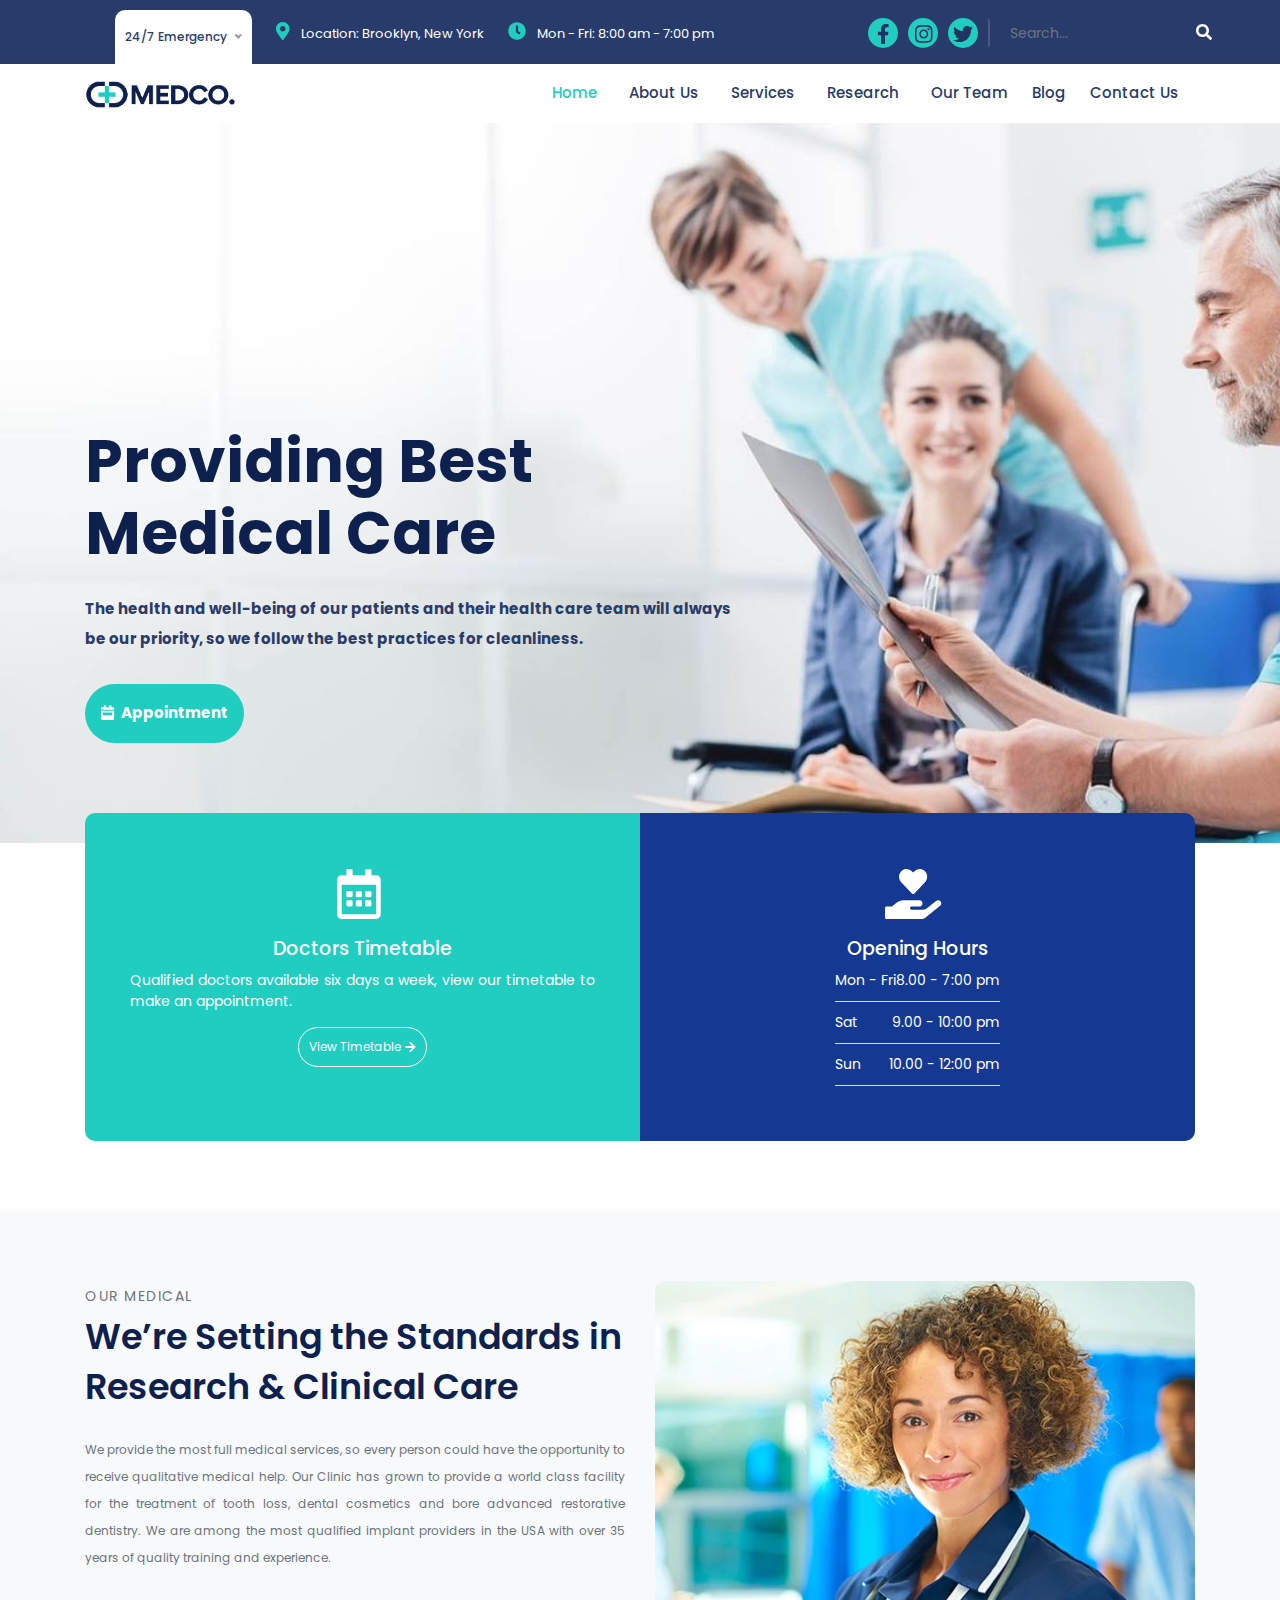
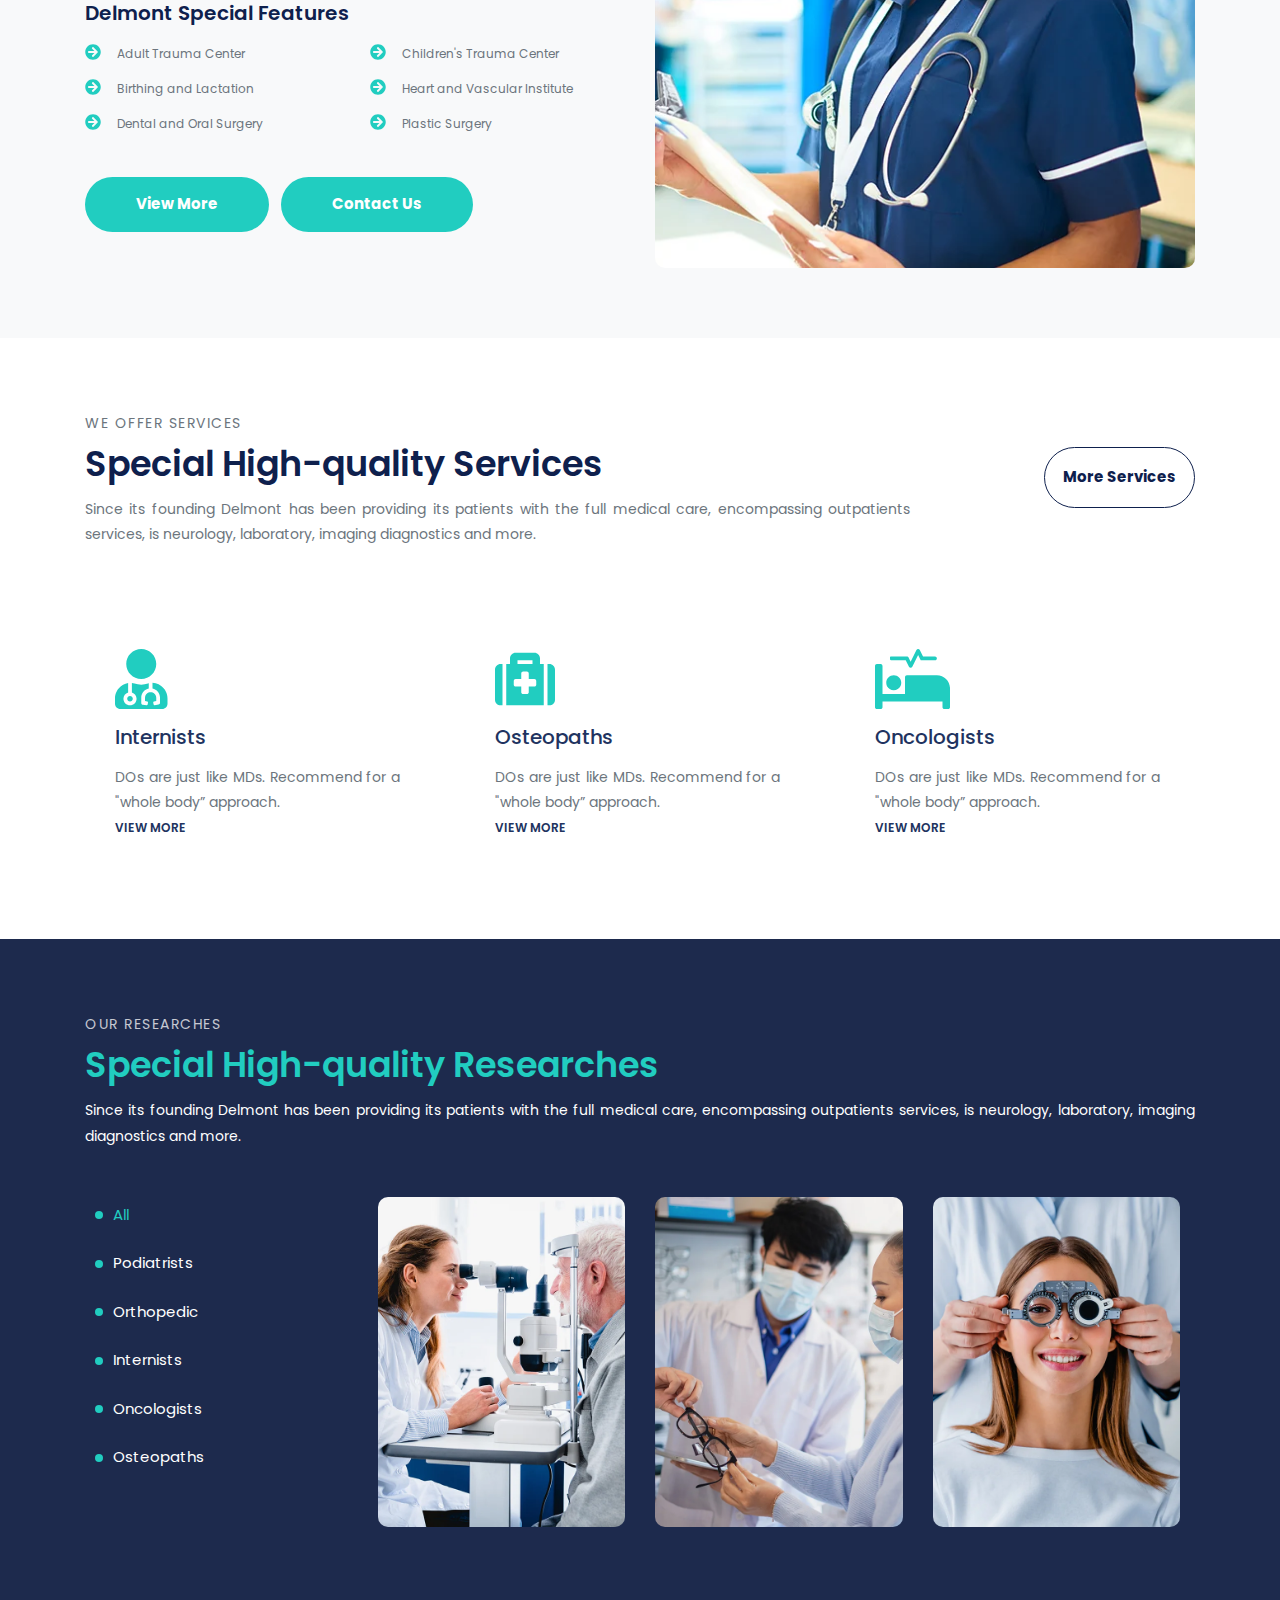
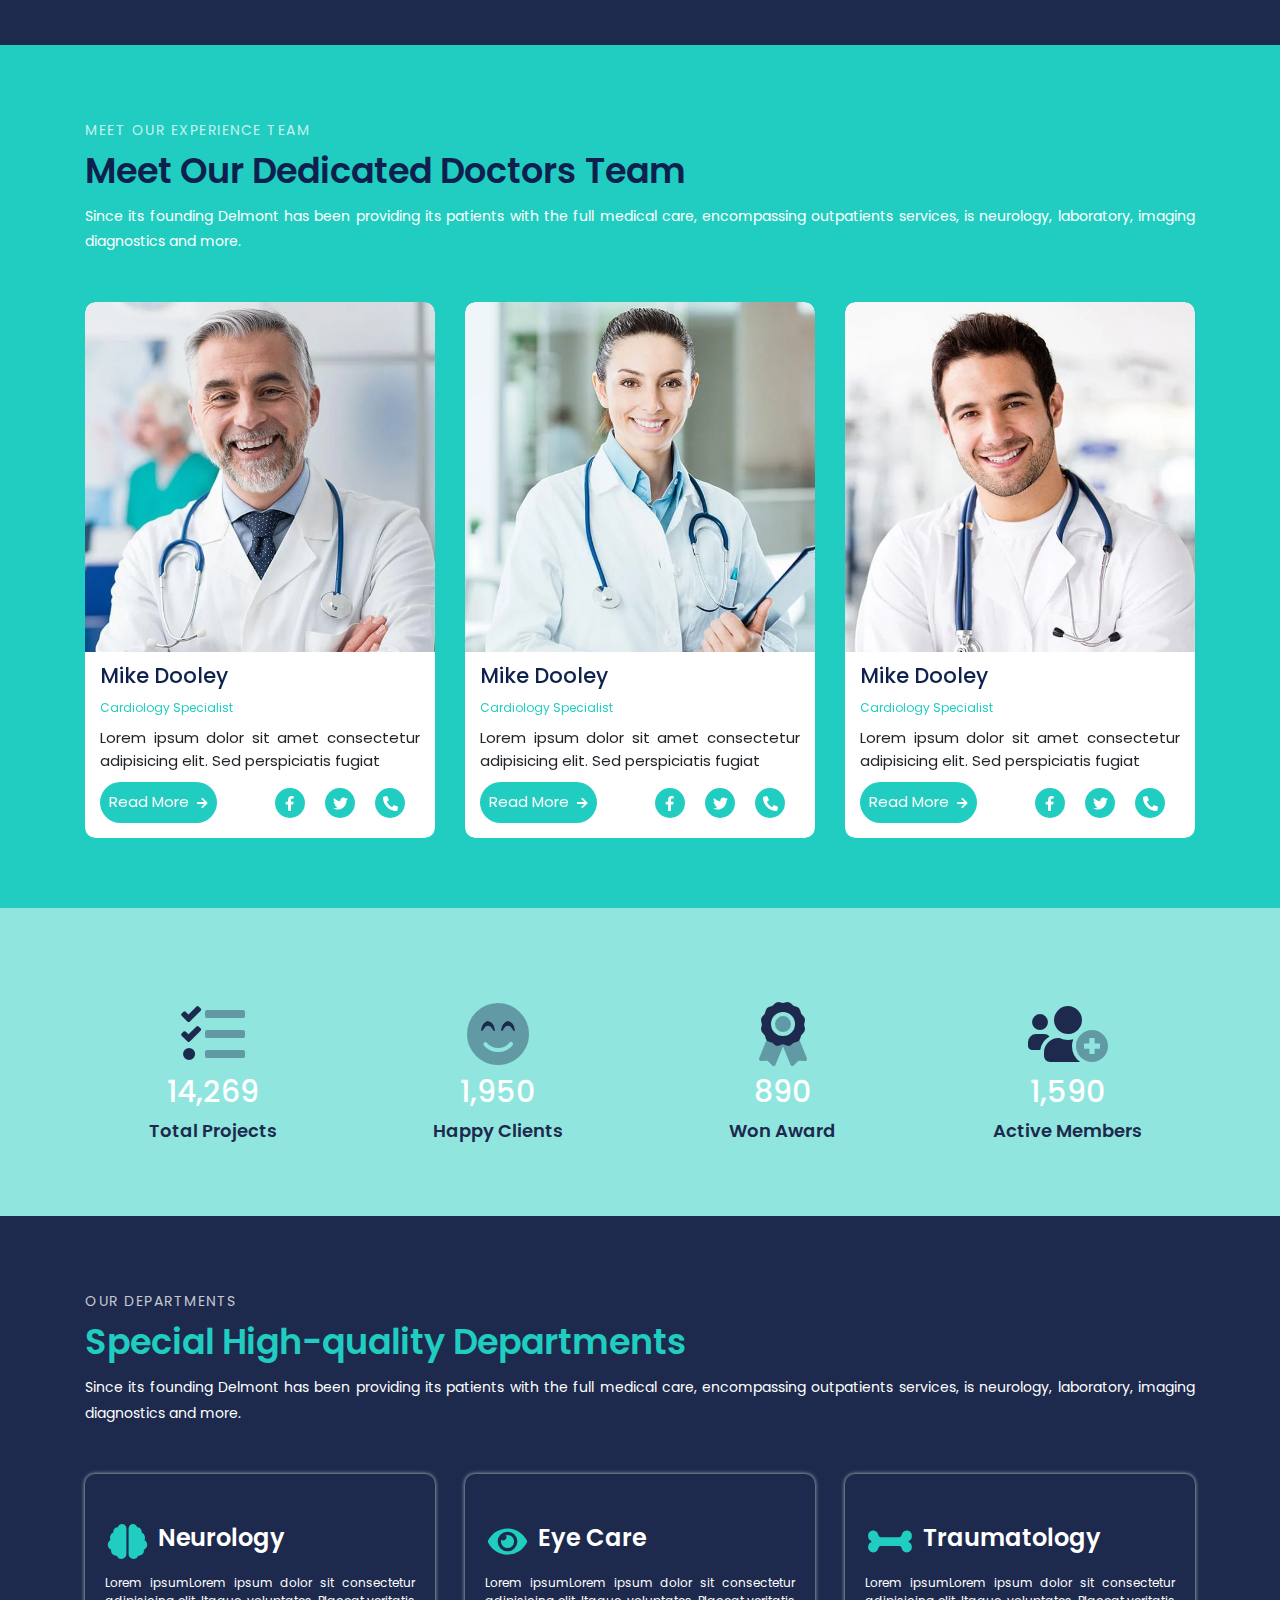
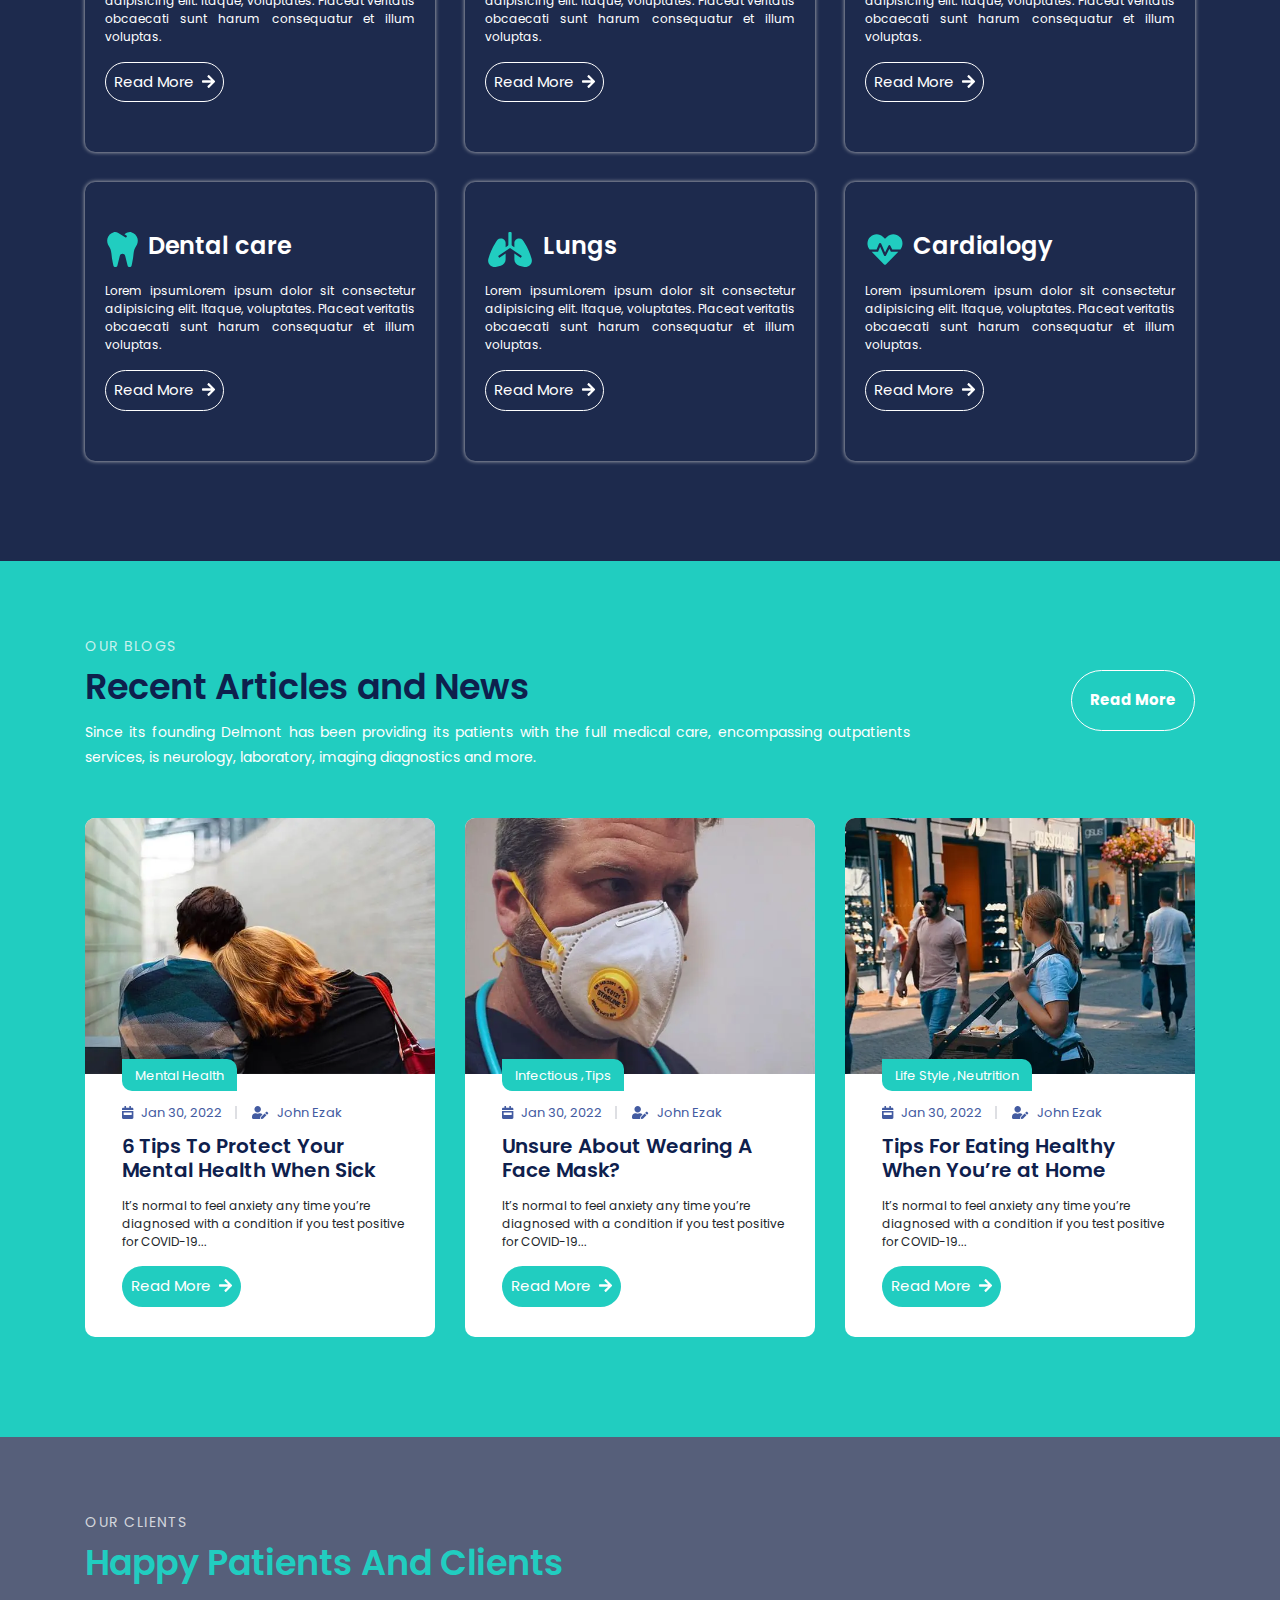
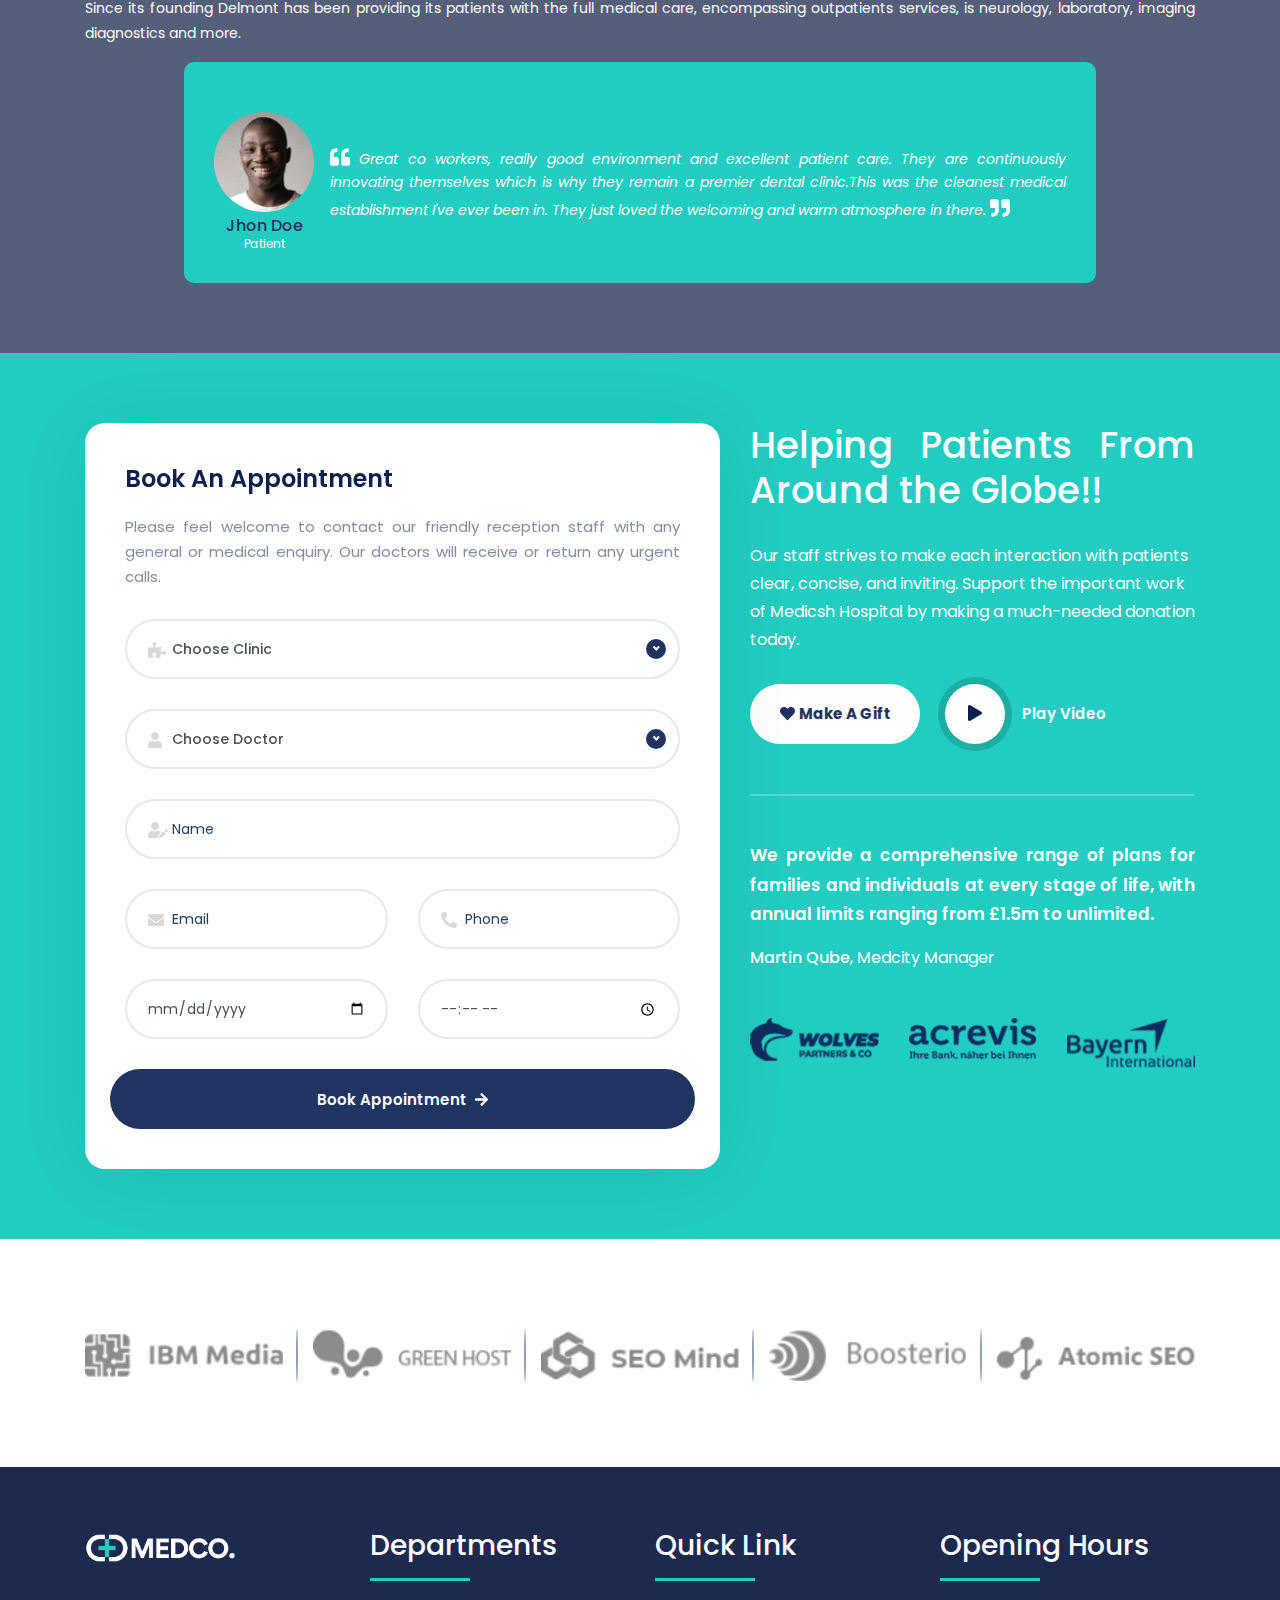
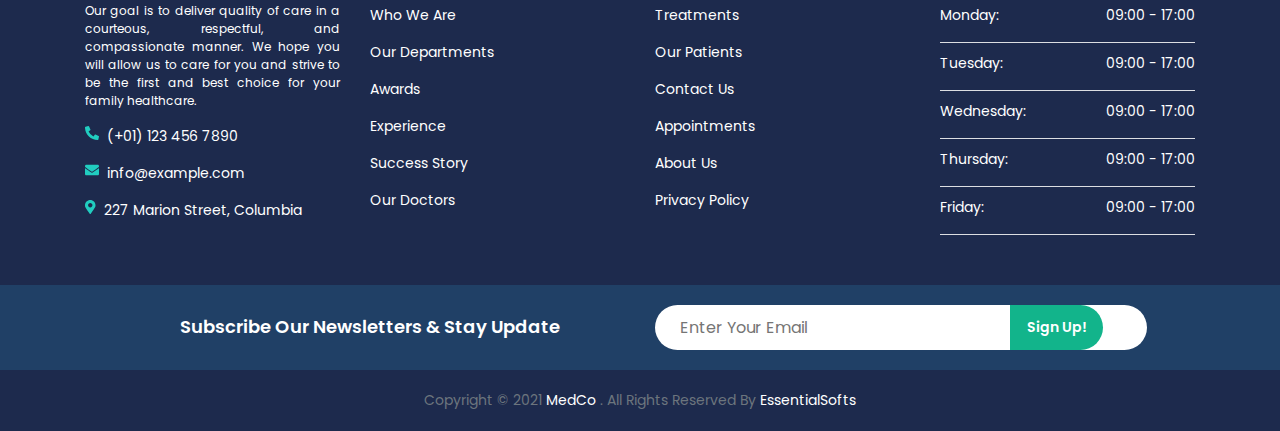
==== commit d35499c5: "fixes" ====
--- a/index.html
+++ b/index.html
@@ -291,7 +291,7 @@
         </div>
         <div class="col-lg-6 col-xs-12">
           <div class="text-center">
-            <img class="img-fluid about-us-img" src="assets/images/intro-section-img.jpg" alt="">
+            <img class="img-fluid about-us-img" src="assets/images/intro-section-img.webp" alt="">
           </div>
           <!-- <div class="about-overlay-shape">
             <div class="row">
@@ -434,7 +434,7 @@
             </div>
             <div class="gallery_product col-lg-3 col-md-4 col-12 filter center marketing branding marketing financing">
               <div class="img position-relative text-center mb-5">
-                <img src="assets/images/portfolio-1.jpg" alt="img" class="rounded img-fluid">
+                <img src="assets/images/portfolio-1.webp" alt="img" class="rounded img-fluid">
                 <div class="portfolio-overlay">
                   <div class="center-txt">
                     <h6 class="font-weight-bold">Transition Lenses</h6>
@@ -445,7 +445,7 @@
             </div>
             <div class="gallery_product col-lg-3 col-md-4 col-12 filter center marketing promotion">
               <div class="img position-relative text-center mb-5">
-                <img src="assets/images/portfolio-2.jpg" alt="img" class="rounded img-fluid">
+                <img src="assets/images/portfolio-2.webp" alt="img" class="rounded img-fluid">
                 <div class="portfolio-overlay">
                   <div class="center-txt">
                     <h6 class="font-weight-bold">Transition Lenses</h6>
@@ -456,7 +456,7 @@
             </div>
             <div class="gallery_product col-lg-3 col-md-4 col-12 filter center branding  promotion">
               <div class="img position-relative text-center mb-5 ">
-                <img src="assets/images/portfolio-3.jpg" alt="img" class="rounded img-fluid">
+                <img src="assets/images/portfolio-3.webp" alt="img" class="rounded img-fluid">
                 <div class="portfolio-overlay">
                   <div class="center-txt">
                     <h6 class="font-weight-bold">Transition Lenses</h6>
@@ -492,7 +492,7 @@
               <div class="owl-carousel team-carousel owl-theme owl-loaded">
                 <div class="item team-section-box">
                   <div class="team-img">
-                    <img class="rounded" src="assets/images/team-1.jpg" alt="teams">
+                    <img class="rounded" src="assets/images/team-1.webp" alt="teams">
                   </div>
                   <div class="member__info">
                     <h5 class="member__name"><a href="doctors-single-doctor1.html">Mike Dooley</a></h5>
@@ -514,7 +514,7 @@
                 </div>
                 <div class="item team-section-box">
                   <div class="team-img">
-                    <img class="rounded" src="assets/images/team-2.jpg" alt="teams">
+                    <img class="rounded" src="assets/images/team-2.webp" alt="teams">
                   </div>
                   <div class="member__info">
                     <h5 class="member__name"><a href="doctors-single-doctor1.html">Mike Dooley</a></h5>
@@ -536,7 +536,7 @@
                 </div>
                 <div class="item team-section-box">
                   <div class="team-img">
-                    <img class="rounded" src="assets/images/team-3.jpg" alt="teams">
+                    <img class="rounded" src="assets/images/team-3.webp" alt="teams">
                   </div>
                   <div class="member__info">
                     <h5 class="member__name"><a href="doctors-single-doctor1.html">Mike Dooley</a></h5>
@@ -558,7 +558,7 @@
                 </div>
                 <div class="item team-section-box">
                   <div class="team-img">
-                    <img class="rounded" src="assets/images/team-4.jpg" alt="teams">
+                    <img class="rounded" src="assets/images/team-4.webp" alt="teams">
                   </div>
                   <div class="member__info">
                     <h5 class="member__name"><a href="doctors-single-doctor1.html">Mike Dooley</a></h5>
@@ -760,7 +760,7 @@
           <div class="post-item">
             <div class="post__img">
               <a href="blog-detail.html">
-                <img src="assets/images/blog-1.jpg" alt="post image" class="img-fluid">
+                <img src="assets/images/blog-1.webp" alt="post image" class="img-fluid">
               </a>
             </div>
             <div class="post__body">
@@ -790,7 +790,7 @@
           <div class="post-item">
             <div class="post__img">
               <a href="blog-detail.html">
-                <img src="assets/images/blog-2.jpg" alt="post image" class="img-fluid">
+                <img src="assets/images/blog-2.webp" alt="post image" class="img-fluid">
               </a>
             </div>
             <div class="post__body">
@@ -820,7 +820,7 @@
           <div class="post-item">
             <div class="post__img">
               <a href="blog-detail.html">
-                <img src="assets/images/blog-3.jpg" alt="post image" class="img-fluid">
+                <img src="assets/images/blog-3.webp" alt="post image" class="img-fluid">
               </a>
             </div>
             <div class="post__body">
@@ -871,7 +871,7 @@
           <div class="item">
             <div class="testi-box text-center text-white d-flex">
               <div class="mr-3">
-                <img src="assets/images/client-1.jpg" class="testi-img rounded-circle mb-1" alt="clients">
+                <img src="assets/images/client-1.webp" class="testi-img rounded-circle mb-1" alt="clients">
                 <h6 class="client-h6">Jhon Doe</h6>
                 <p class="client-p">Patient</p>
               </div>
@@ -889,7 +889,7 @@
           <div class="item">
             <div class="testi-box text-center text-white d-flex">
               <div class="mr-3">
-                <img src="assets/images/client-2.jpg" class="testi-img rounded-circle mb-1" alt="clients">
+                <img src="assets/images/client-2.webp" class="testi-img rounded-circle mb-1" alt="clients">
                 <h6 class="client-h6">Jhon Doe</h6>
                 <p class="client-p">Patient</p>
               </div>
@@ -907,7 +907,7 @@
           <div class="item">
             <div class="testi-box text-center text-white d-flex">
               <div class="mr-3">
-                <img src="assets/images/client-3.jpg" class="testi-img rounded-circle mb-1" alt="clients">
+                <img src="assets/images/client-3.webp" class="testi-img rounded-circle mb-1" alt="clients">
                 <h6 class="client-h6">Jhon Doe</h6>
                 <p class="client-p">Patient</p>
               </div>
--- a/assets/css/style.css
+++ b/assets/css/style.css
@@ -1,4 +1,3 @@
-@import url('https://fonts.googleapis.com/css2?family=Poppins:wght@100;200;300;400;500;600;700;800;900&display=swap');
 /* ------------------------
 
 All rights are reserved.
@@ -125,7 +124,11 @@
 h4{
     font-weight: 600 !important;
 }
-
+img {
+    width: 100%; /* or max-width: 100%; */
+    height: auto;
+  }
+  
 /*===============================
 ========= 2.Preloader CSS =======
 =================================*/
@@ -1021,7 +1024,6 @@
     border-radius: 10px;
     padding: 50px 20px;
     margin-bottom: 30px;
-    /* background-color: #fff; */
     transition: all 0.4s linear;
     color: white;
 }
@@ -1043,7 +1045,6 @@
     border-radius: 50px;
     padding: 8px;
     border: 1px solid white;
-    /* background-color: #21cdc0 !important; */
   }
   .service-item .btn__link.btn__secondary .team-arrow  {
     font-size: 12px;
@@ -1523,7 +1524,6 @@
     opacity: 1;
   }
   #back-top:hover {
-    /* background-color:  #204066; */
     opacity: 1;
 transform: translateY(-10px); 
  }
@@ -1657,7 +1657,7 @@
     color: #ffffff;
 }
 .breadcrumb-item-a:hover{
-    color: #21cdc0;
+    color: #213360;
 }
 .pagination li {
     margin-right: 10px;
@@ -1765,9 +1765,6 @@
   .read_more_area .post__meta > *:last-child:after {
     display: none;
   }
-  .read_more_datecomment{
-    font-size: 95%;
-  }
   .read_more_text h3 {
     border-top: 1px solid;
     color: #0e204d;
@@ -1780,19 +1777,6 @@
     border-color: #cfd2d5;
 
 }
-.read_more_comment{
-   float: right;
-  }
-  .read_more_comment a{
-   text-decoration: none ;
-   color: #6c757d;
-  }
-  .read_more_comment a:hover{
-   color: var(--red-color);
-  }
-  .calender-comment{
-    color: #6c757d;
-  }
 .blockquote{
    margin-top: 3%;
    margin-bottom: 3%;
@@ -2008,109 +1992,15 @@
   .blockquote p{
    margin-bottom: 0%;
   }
-  .icons_list:hover{
-    color: #bd2433;
-  }
-  .social_tags{
-   font-weight: bold;
-   font-size: 80%!important;
-   width: 100%;
-  }
-  .social_tags ul{
-   list-style-type: none;
-  }
-  .social_tags li{
-   display: inline-block;
-   margin: 1%;
-  }
-  .social_tags li a{
-   text-decoration: none;
-   padding: 2%;
-   color:var(--red-color);
-  }
-  .social_icons{
-   font-size: 90%!important;
-   width: 100%;
-  }
-  .social_icons li{
-   display: inline;
-   padding: 1%;
-   margin: 0%;
-  }
-  .social_icons_list a{
-   color: var(--red-color);
-  }
-  .social_icons_list a:hover{
-    color: var(--red-color);
-  }
-  .social_icons ul{
-   list-style-type: none;
-   text-align: right;
-   margin-bottom: 0%;
-   margin-right: 4%;
-  }
-  .comment_section img{
-    border-radius: 5px;
-    width: auto;
-  }
-  .comment_section h3{
-   color: var(--red-color);
-  }
   .total_comments a{
    text-decoration: none;
    color: #6c757d;
   }
-  #reply_comment{
-   margin-left: 5%;
-   background-color: #f5f3f5;
-   padding: 3%;
-   margin-top: 2%;
-   margin-bottom: 6%;
-   border-radius: 5px;
-  }
-  .media-body h5 a{
-   color: var(--black-color);
-   text-decoration: none;
-  }
-  .reply_button a{
-   color: var(--red-color);
-   font-size: 80%;
-  }
   .comment_form .form-control{
    margin-top: 2%;
   }
   .comment_form .high{
    height: 55px;
-  }
-  .search_box .search{
-   padding: 5% 5%;
-   border-radius: 5px;
-   border: none;
-   height: 40px;
-   width: 100%;
-   background-color: whitesmoke;
-  }
-  .search_icon{
-   color: var(--orange);
-   position: absolute;
-   top: 36px;
-   right: 30px;
-  }
-  .categories ul{
-   padding-left: 0%;
-   list-style-type: none;
-  }
-  .categories span{
-   float: right;
-   color: var(--black-color);
-  }
-  .categories li a{
-   text-decoration: none;
-   font-weight: bold;
-   color:var(--red-color);
-  }
-  .categories li{
-   margin-top: 3%;
   }
   .popular_posts_linkdate{
    font-size: 80%;
@@ -2119,23 +2009,7 @@
     border-radius: 5px;
     width: 30%;
   }
-  .popular_posts_linkdate a{
-   color: var(--red-color);
-  }
-  .popular_tags .tags a{
-    font-size: 13px;
-    text-decoration: none;
-    border-radius: 5px;
-    color: var(--red-color);
-    background-color: whitesmoke;
-    padding: 15% 20%;
-  }
-  .tags ul li {
-   display: inline-block;
-   margin: 5%;
-  }
-  .popular_tags h6{
-   font-weight: bold;
-  }
-  
- +  .popular_posts_linkdate a, .popular_posts_linkdate span{
+   color:#213360;
+  }
+
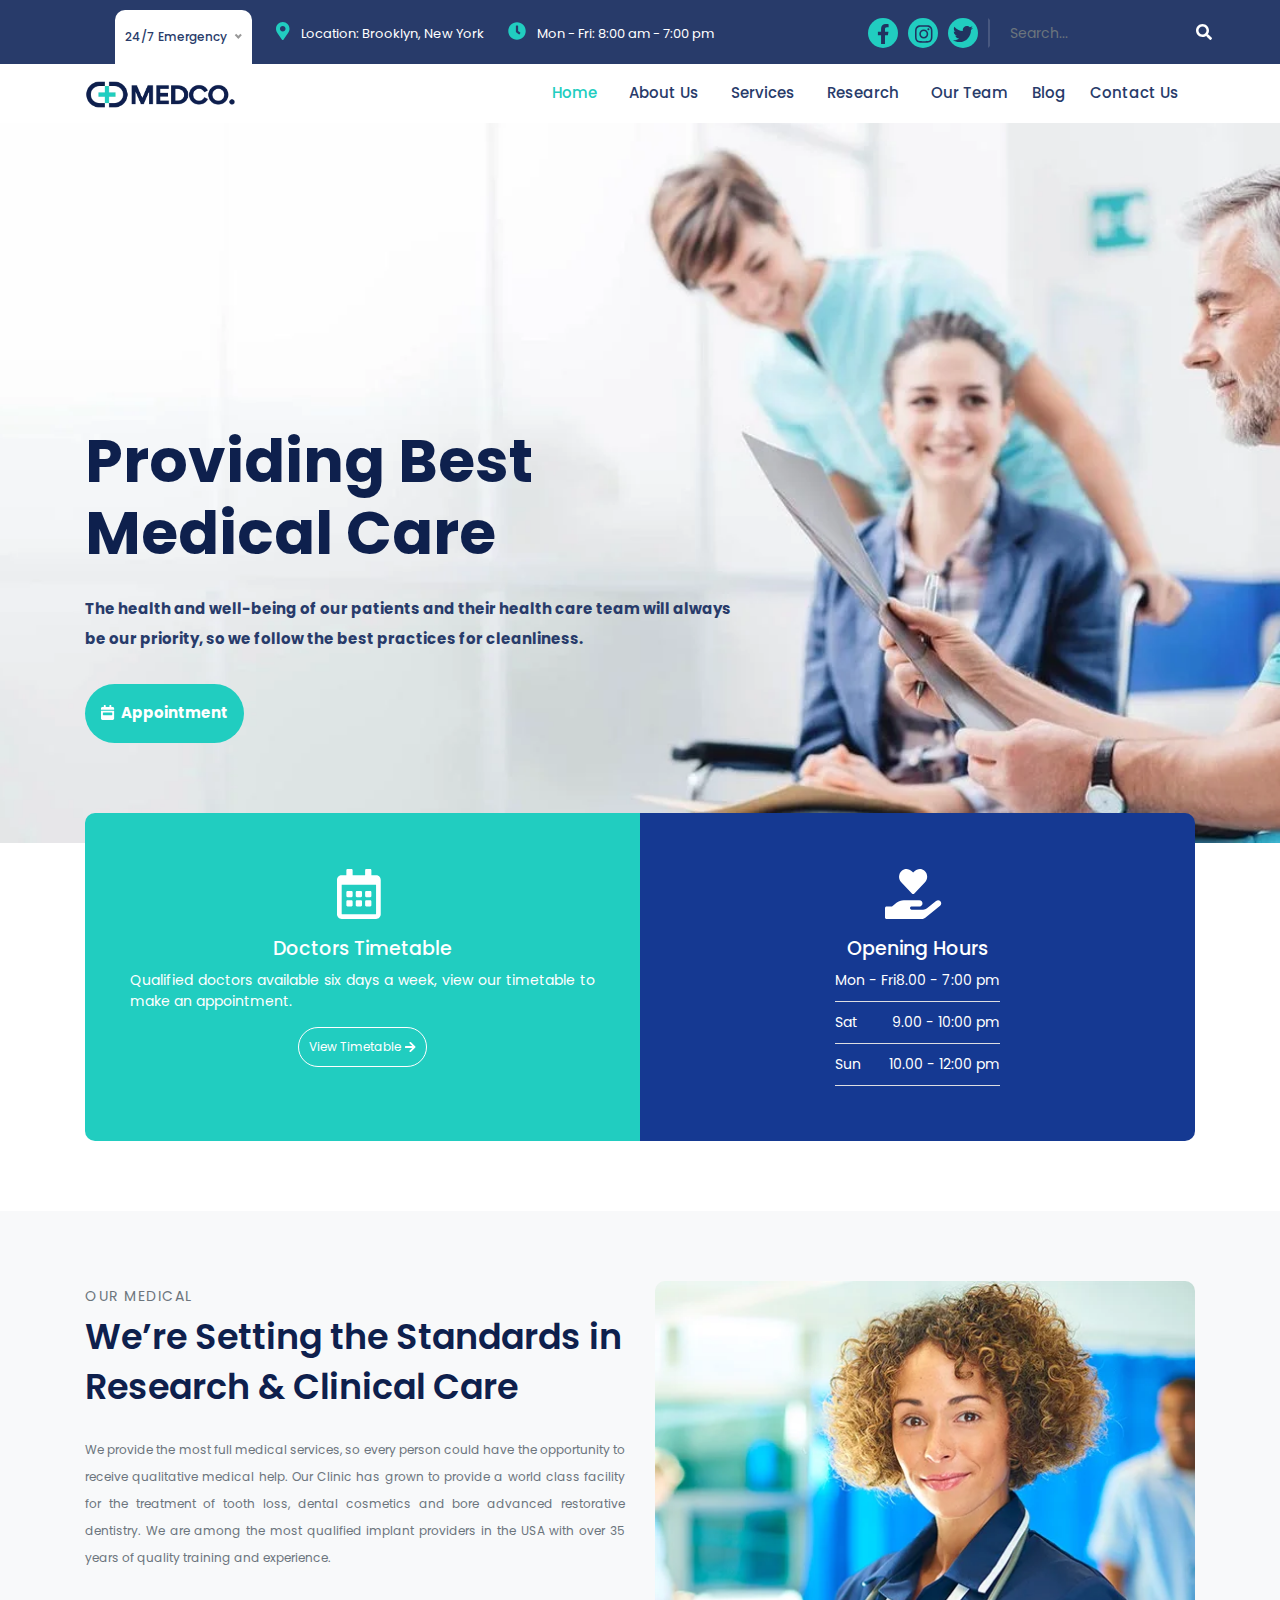
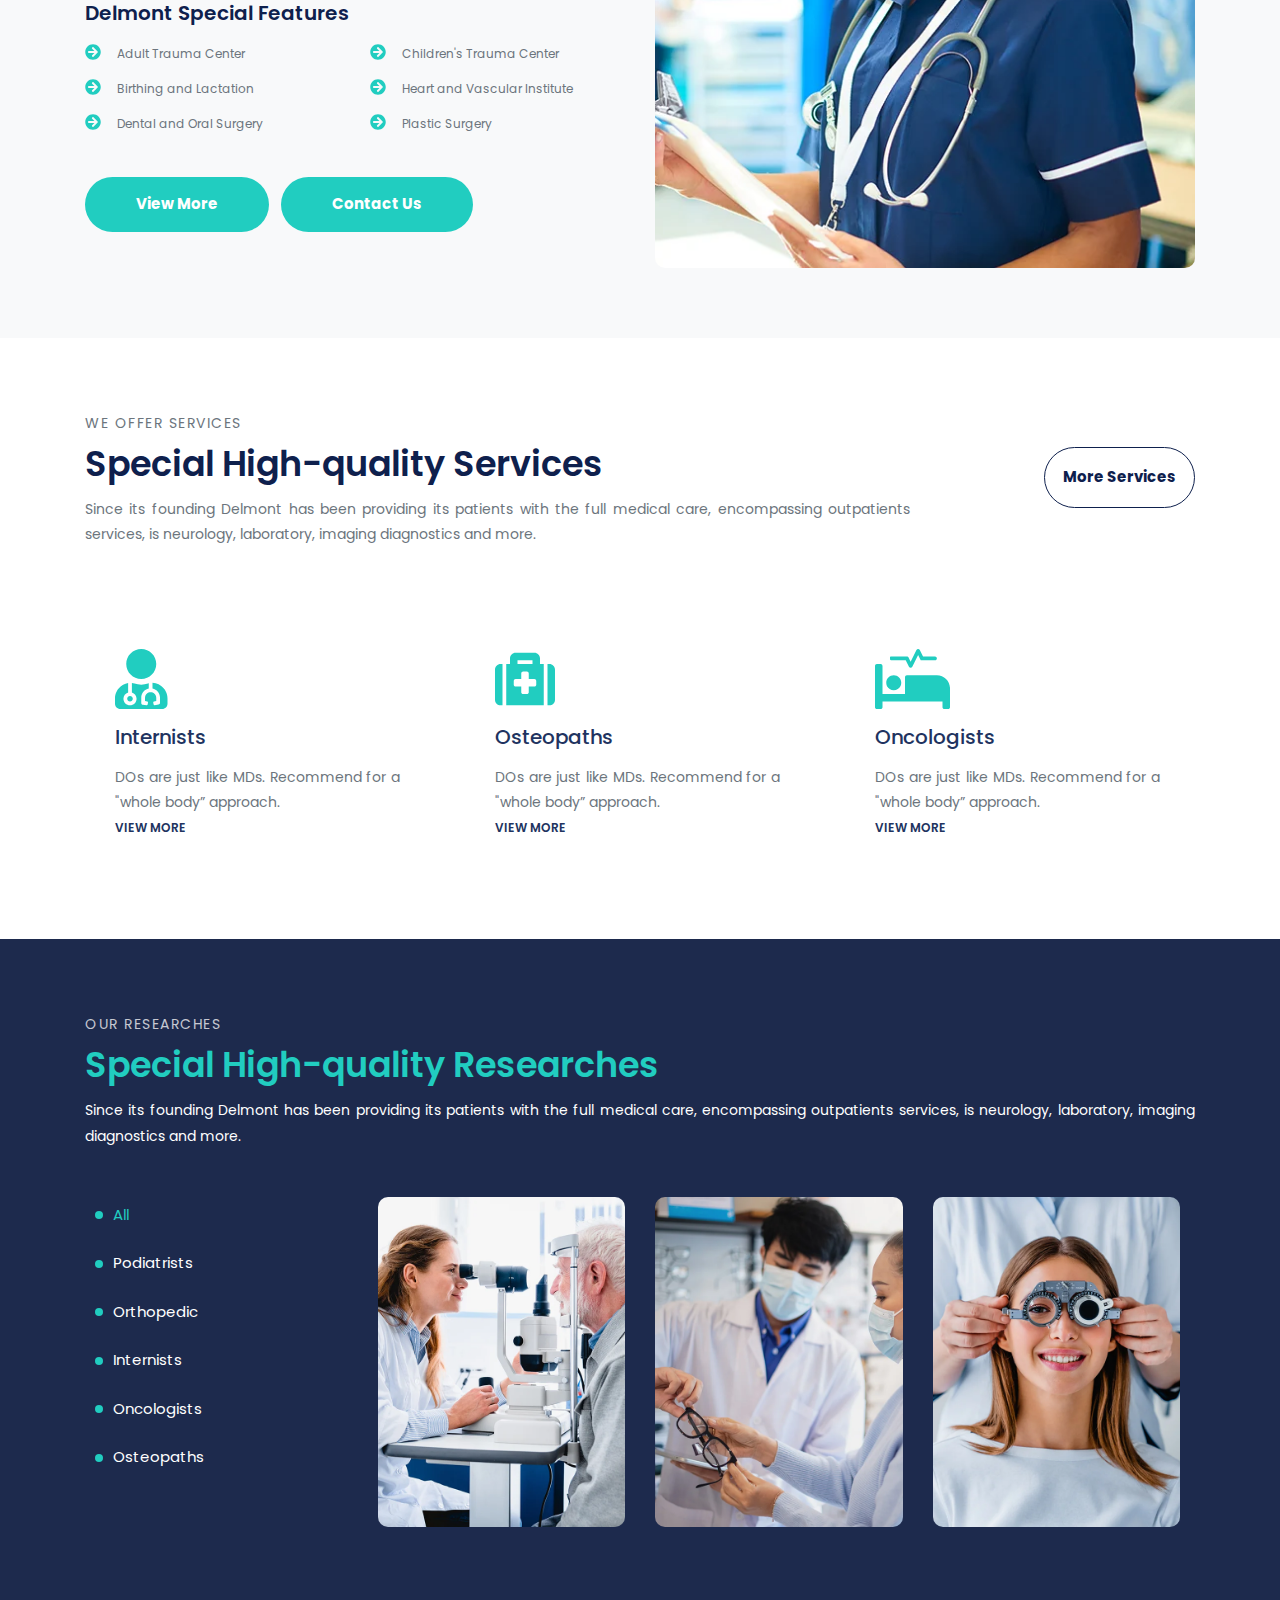
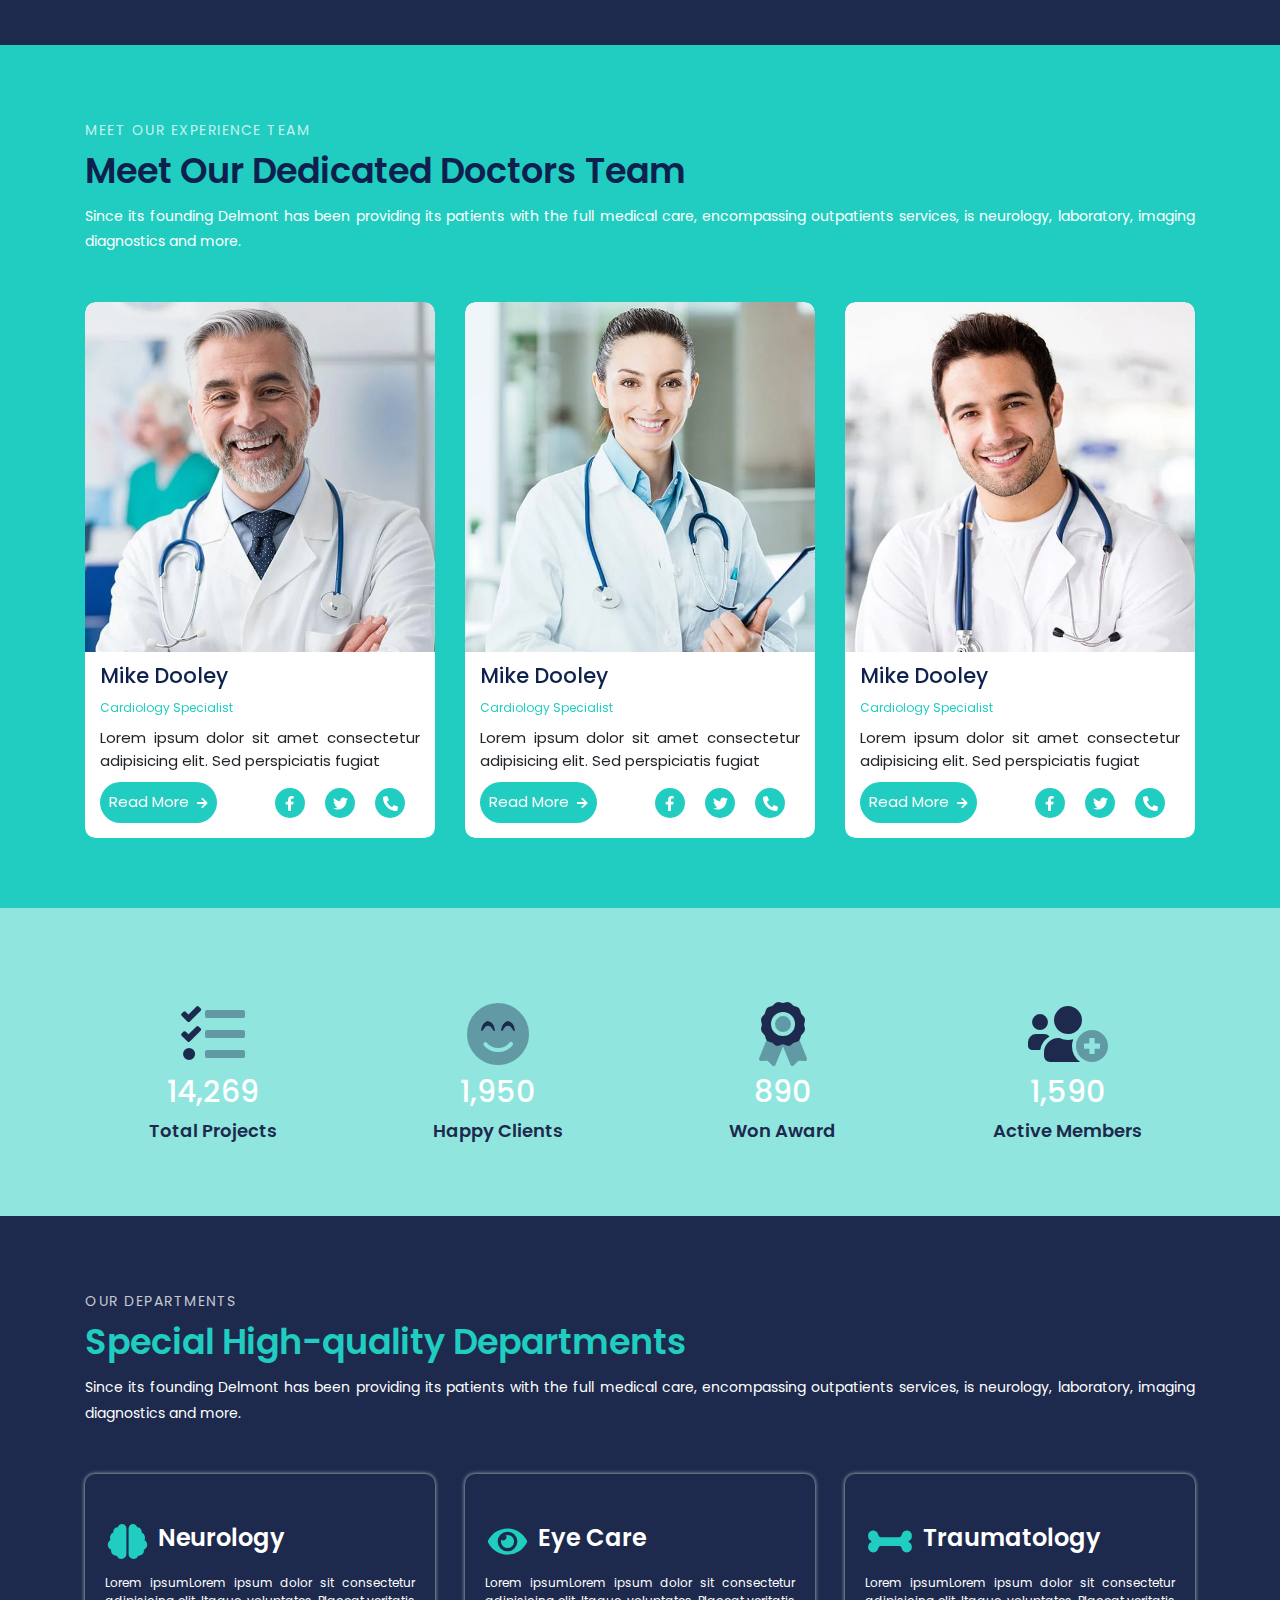
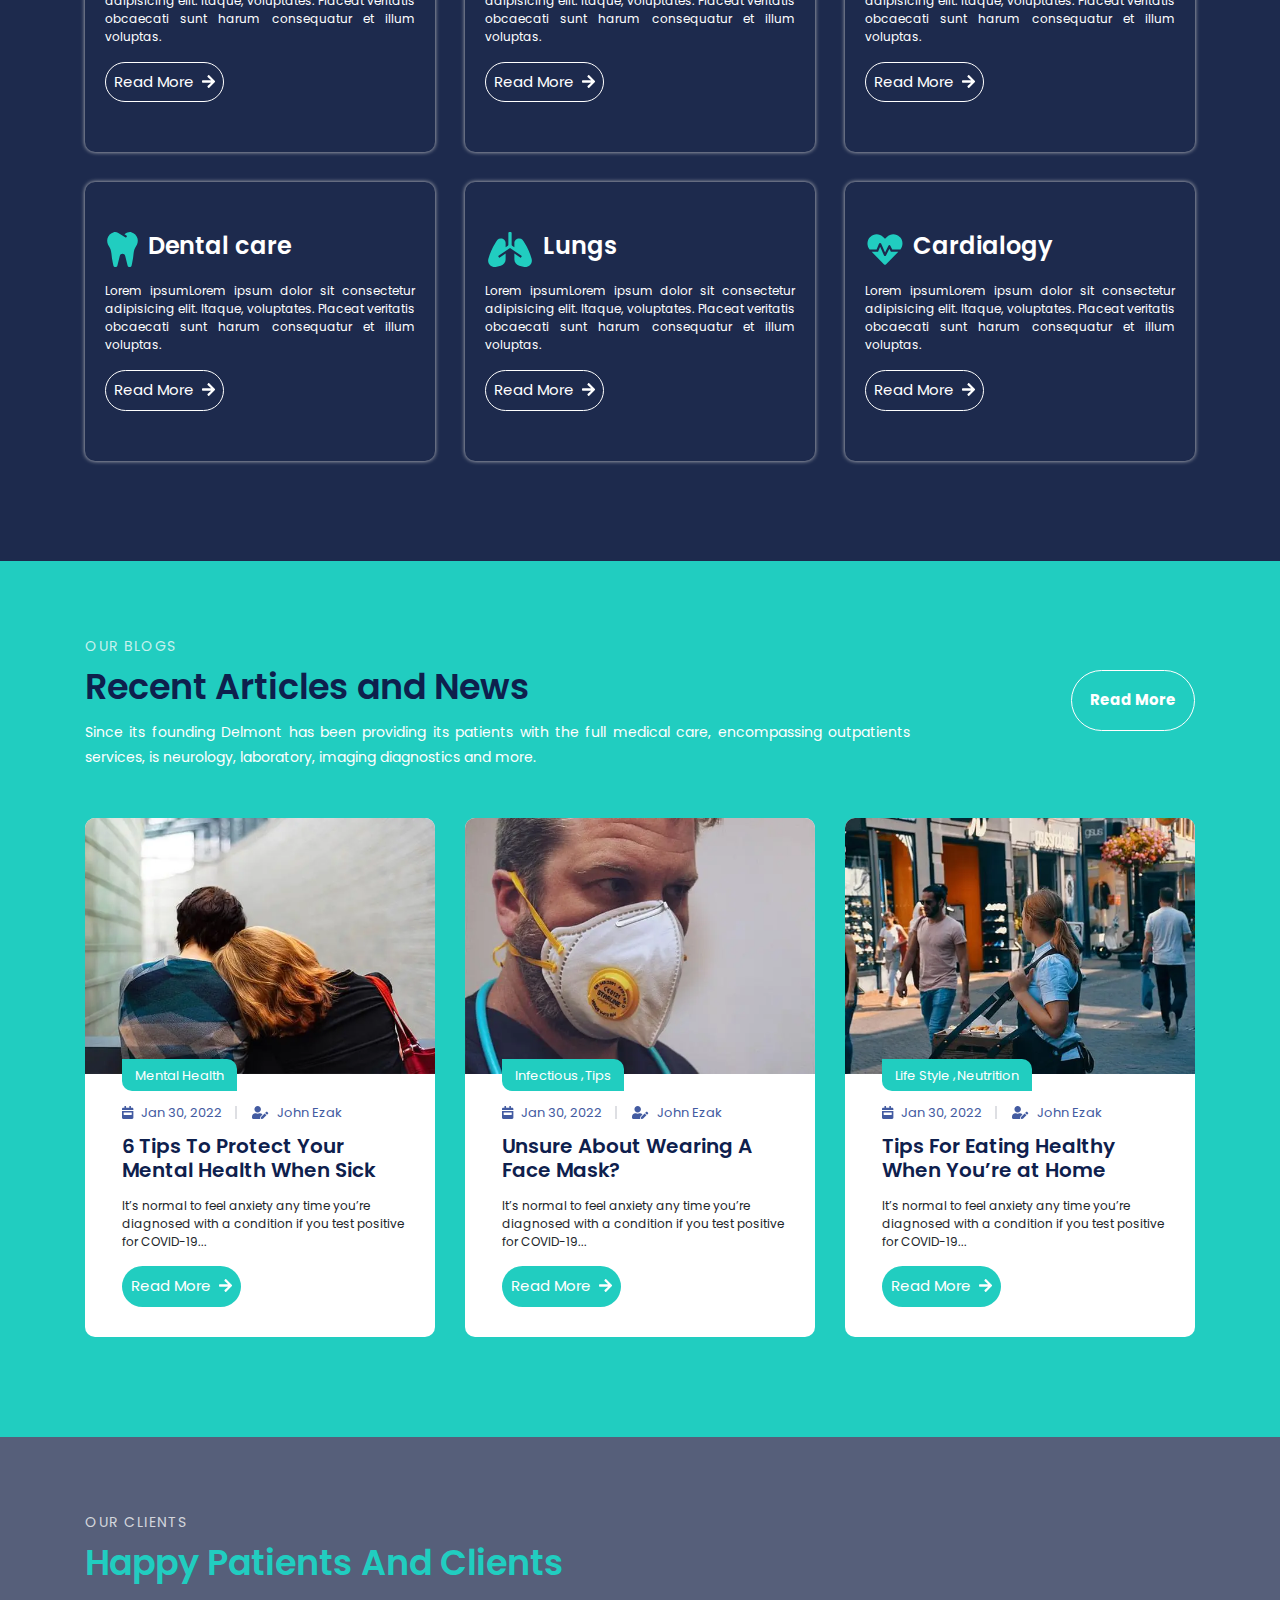
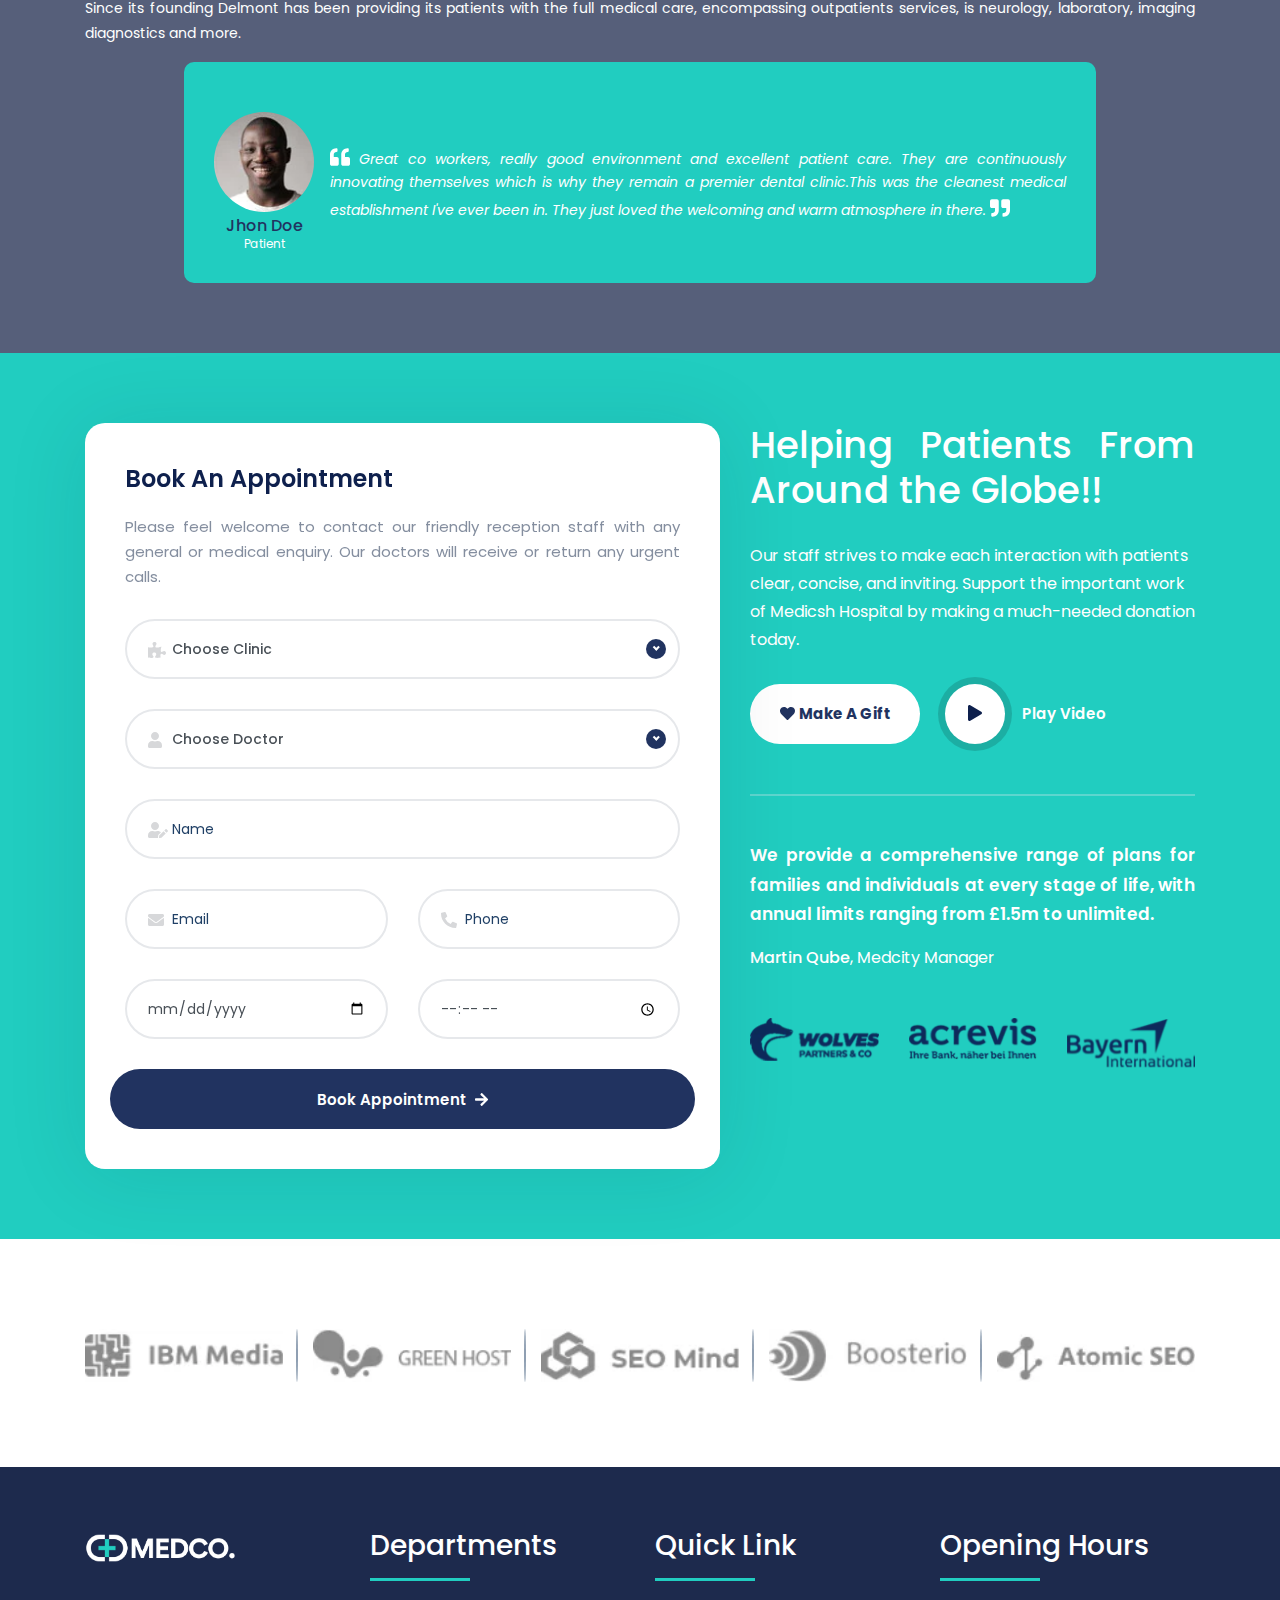
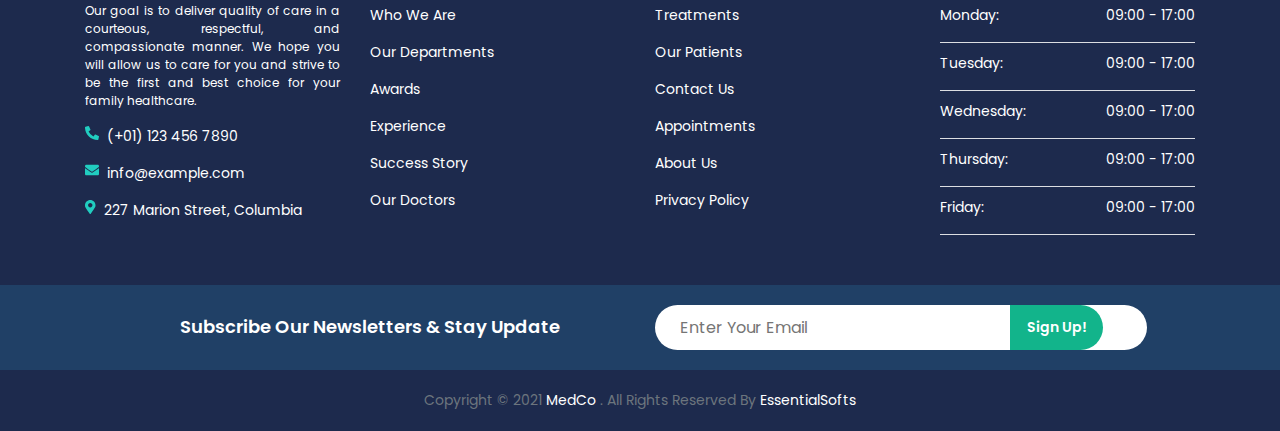
==== commit e38c7da6: "fixes" ====
--- a/index.html
+++ b/index.html
@@ -8,9 +8,9 @@
   <title>MEDCO.</title>
 
   <!-- Favicon Files -->
-  <link rel="apple-touch-icon" sizes="120x120" href="assets/favicon/apple-touch-icon.png">
-  <link rel="icon" type="image/png" sizes="32x32" href="assets/favicon/favicon-32x32.png">
-  <link rel="icon" type="image/png" sizes="16x16" href="assets/favicon/favicon-16x16.png">
+  <link rel="apple-touch-icon" sizes="120x120" href="assets/favicon/apple-touch-icon.webp">
+  <link rel="icon" type="image/webp" sizes="32x32" href="assets/favicon/favicon-32x32.webp">
+  <link rel="icon" type="image/webp" sizes="16x16" href="assets/favicon/favicon-16x16.webp">
   <link rel="manifest" href="assets/favicon/site.webmanifest">
   <link rel="mask-icon" href="assets/favicon/safari-pinned-tab.svg" color="#5bbad5">
   <meta name="msapplication-TileColor" content="#da532c">
@@ -112,7 +112,7 @@
     <div class="bottom-header">
       <nav class="navbar navbar-expand-lg navbar-light" id="mynavbar">
         <div class="container">
-          <a class="navbar-brand" href="index.html"><img src="assets/images/medco-dark.png" class="img-fluid"
+          <a class="navbar-brand" href="index.html"><img src="assets/images/medco-dark.webp" class="img-fluid"
               alt=""></a>
           <button class="navbar-toggler" data-toggle="collapse" data-target="#navbarNav"><span><i
                 class="fa fa-bars"></i></span></button>
@@ -1035,25 +1035,25 @@
           </div>
           <div class="mt-5 owl-carousel appointment-logo owl-theme owl-loaded">
             <div class="item w-100">
-              <img src="assets/images/clients/1.png" alt="client">
+              <img src="assets/images/clients/1.webp" alt="client">
             </div>
             <div class="item w-100">
-              <img src="assets/images/clients/2.png" alt="client">
+              <img src="assets/images/clients/2.webp" alt="client">
             </div>
             <div class="item w-100">
-              <img src="assets/images/clients/3.png" alt="client">
+              <img src="assets/images/clients/3.webp" alt="client">
             </div>
             <div class="item w-100">
-              <img src="assets/images/clients/4.png" alt="client">
+              <img src="assets/images/clients/4.webp" alt="client">
             </div>
             <div class="item w-100">
-              <img src="assets/images/clients/5.png" alt="client">
+              <img src="assets/images/clients/5.webp" alt="client">
             </div>
             <div class="item w-100">
-              <img src="assets/images/clients/6.png" alt="client">
+              <img src="assets/images/clients/6.webp" alt="client">
             </div>
             <div class="item w-100">
-              <img src="assets/images/clients/7.png" alt="client">
+              <img src="assets/images/clients/7.webp" alt="client">
             </div>
           </div>
         </div>
@@ -1070,19 +1070,19 @@
         <div class="col-12">
           <div class="owl-carousel partner-logo owl-theme owl-loaded">
             <div class="item partner-right-line">
-              <img src="assets/images/1.1.png" alt="partners">
+              <img src="assets/images/1.1.webp" alt="partners">
             </div>
             <div class="item partner-right-line">
-              <img src="assets/images/2.1.png" alt="partners">
+              <img src="assets/images/2.1.webp" alt="partners">
             </div>
             <div class="item partner-right-line">
-              <img src="assets/images/3.1.png" alt="partners">
+              <img src="assets/images/3.1.webp" alt="partners">
             </div>
             <div class="item partner-right-line">
-              <img src="assets/images/4.1.png" alt="partners">
+              <img src="assets/images/4.1.webp" alt="partners">
             </div>
             <div class="item partner-right-line">
-              <img src="assets/images/5.1.png" alt="partners">
+              <img src="assets/images/5.1.webp" alt="partners">
             </div>
           </div>
         </div>
@@ -1098,7 +1098,7 @@
         <div class="row">
           <div class="col-sm-12 col-md-6 col-lg-3">
             <div class="footer-widget-about">
-              <img src="assets/images/medco-light.png" alt="logo" class="mb-4 w-80">
+              <img src="assets/images/medco-light.webp" alt="logo" class="mb-4 w-80">
               <p class="my-3 text-justify">Our goal is to deliver quality of care in a courteous, respectful, and
                 compassionate manner. We hope you will allow us to care for you and strive to be the first and best
                 choice for your family healthcare.
--- a/assets/css/style.css
+++ b/assets/css/style.css
@@ -128,7 +128,7 @@
     width: 100%; /* or max-width: 100%; */
     height: auto;
   }
-  
+
 /*===============================
 ========= 2.Preloader CSS =======
 =================================*/
@@ -381,14 +381,14 @@
 =================================*/
 
 .main-banner-img1{
-    background-image: url(../images/slider-1.jpg);
+    background-image: url(../images/slider-1.webp);
     background-size: cover;
     background-repeat: no-repeat;
     background-position: center;
     height: 80vh;
 }
 .main-banner-img2{
-    background-image: url(../images/slider-2.jpg);
+    background-image: url(../images/slider-2.webp);
     background-size: cover;
     background-repeat: no-repeat;
     background-position: center;
@@ -976,7 +976,7 @@
 =================================*/
 
 #stat{
-    background-image: url(../images/slider-2.jpg);
+    background-image: url(../images/slider-2.webp);
     height: 50%; 
     background-position: center;
     background-repeat: no-repeat;
@@ -1182,7 +1182,7 @@
 ====== 14.Client Section CSS ====
 =================================*/
 #client{
-    background-image: url(../images/client-bg.jpg);
+    background-image: url(../images/client-bg.webp);
     background-repeat: no-repeat;
     background-size: cover; 
     background-position: center center;
@@ -1540,7 +1540,7 @@
     box-shadow: 0 0 0 50px white inset;
 }
 #appointment-stat{
-    background-image: url(../images/appointment-img.jpg);
+    background-image: url(../images/appointment-img.webp);
     height: 100%; 
     background-position: center;
     background-repeat: no-repeat;
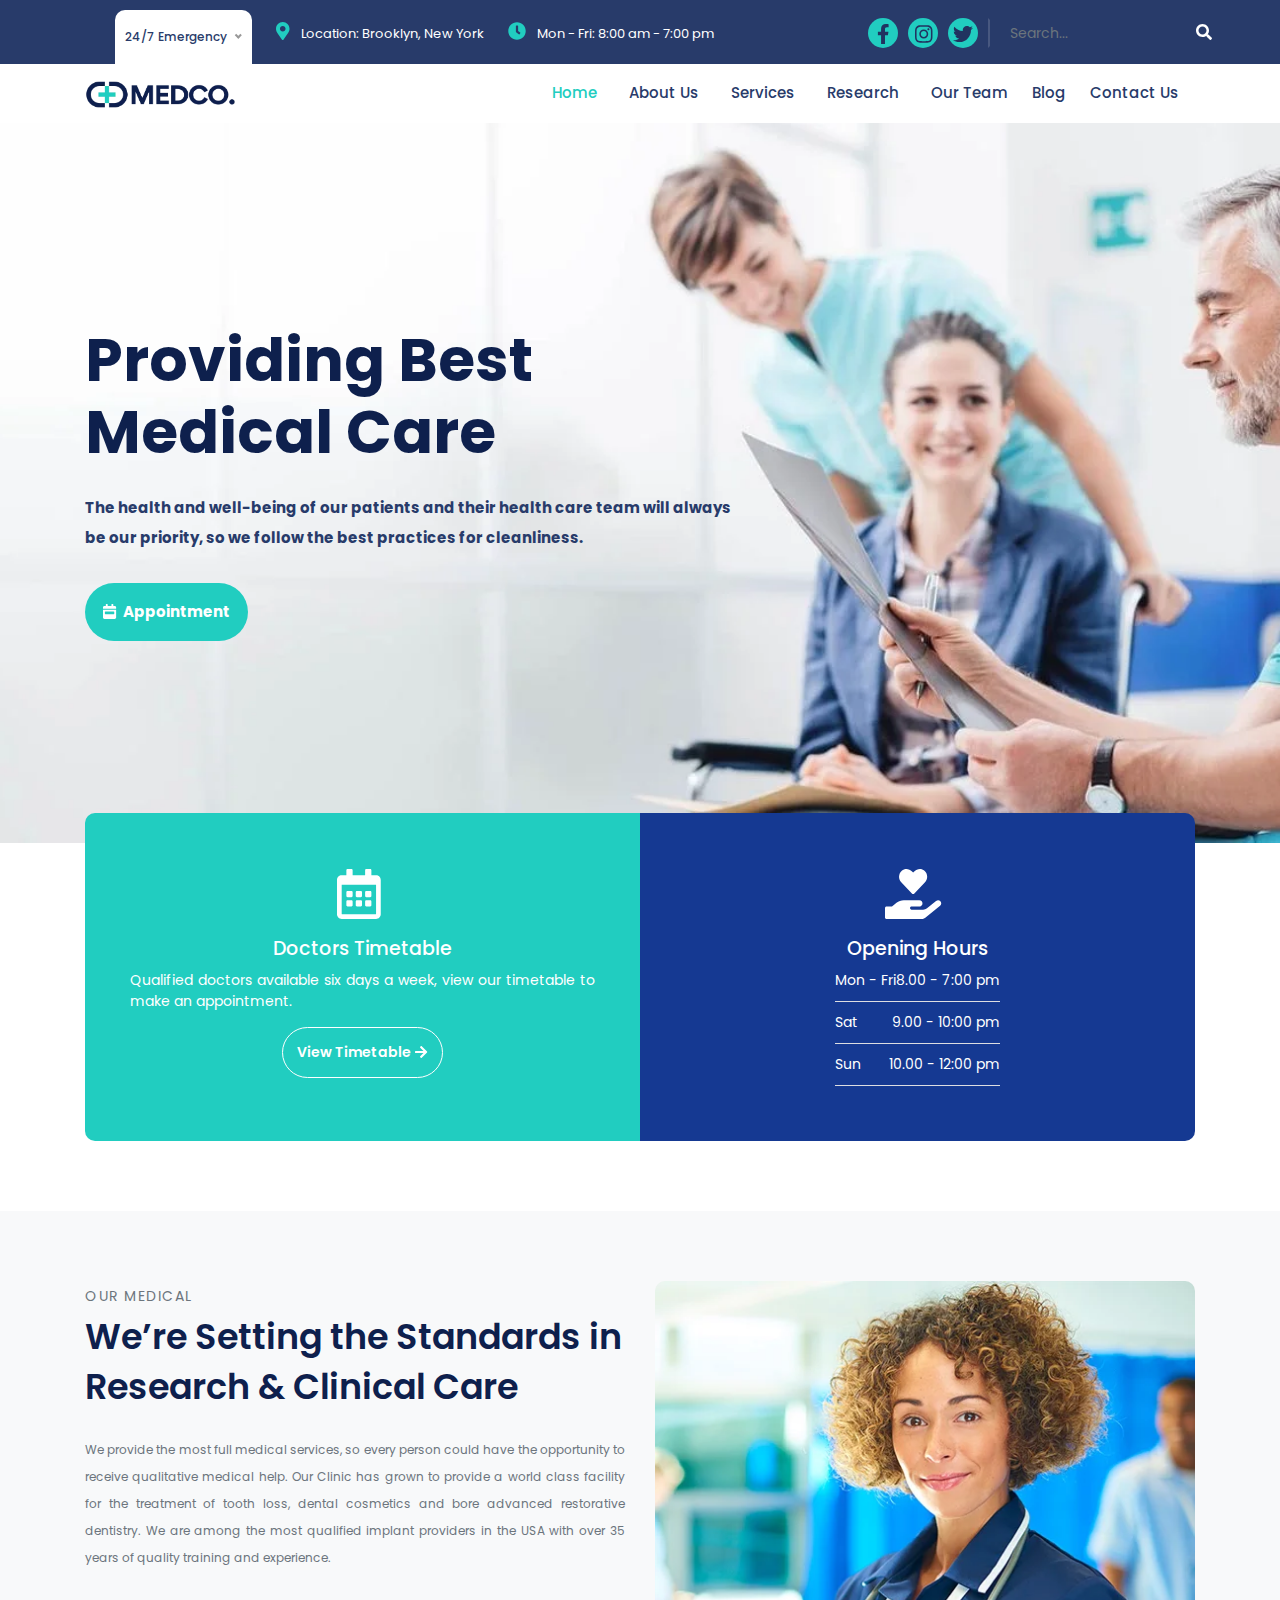
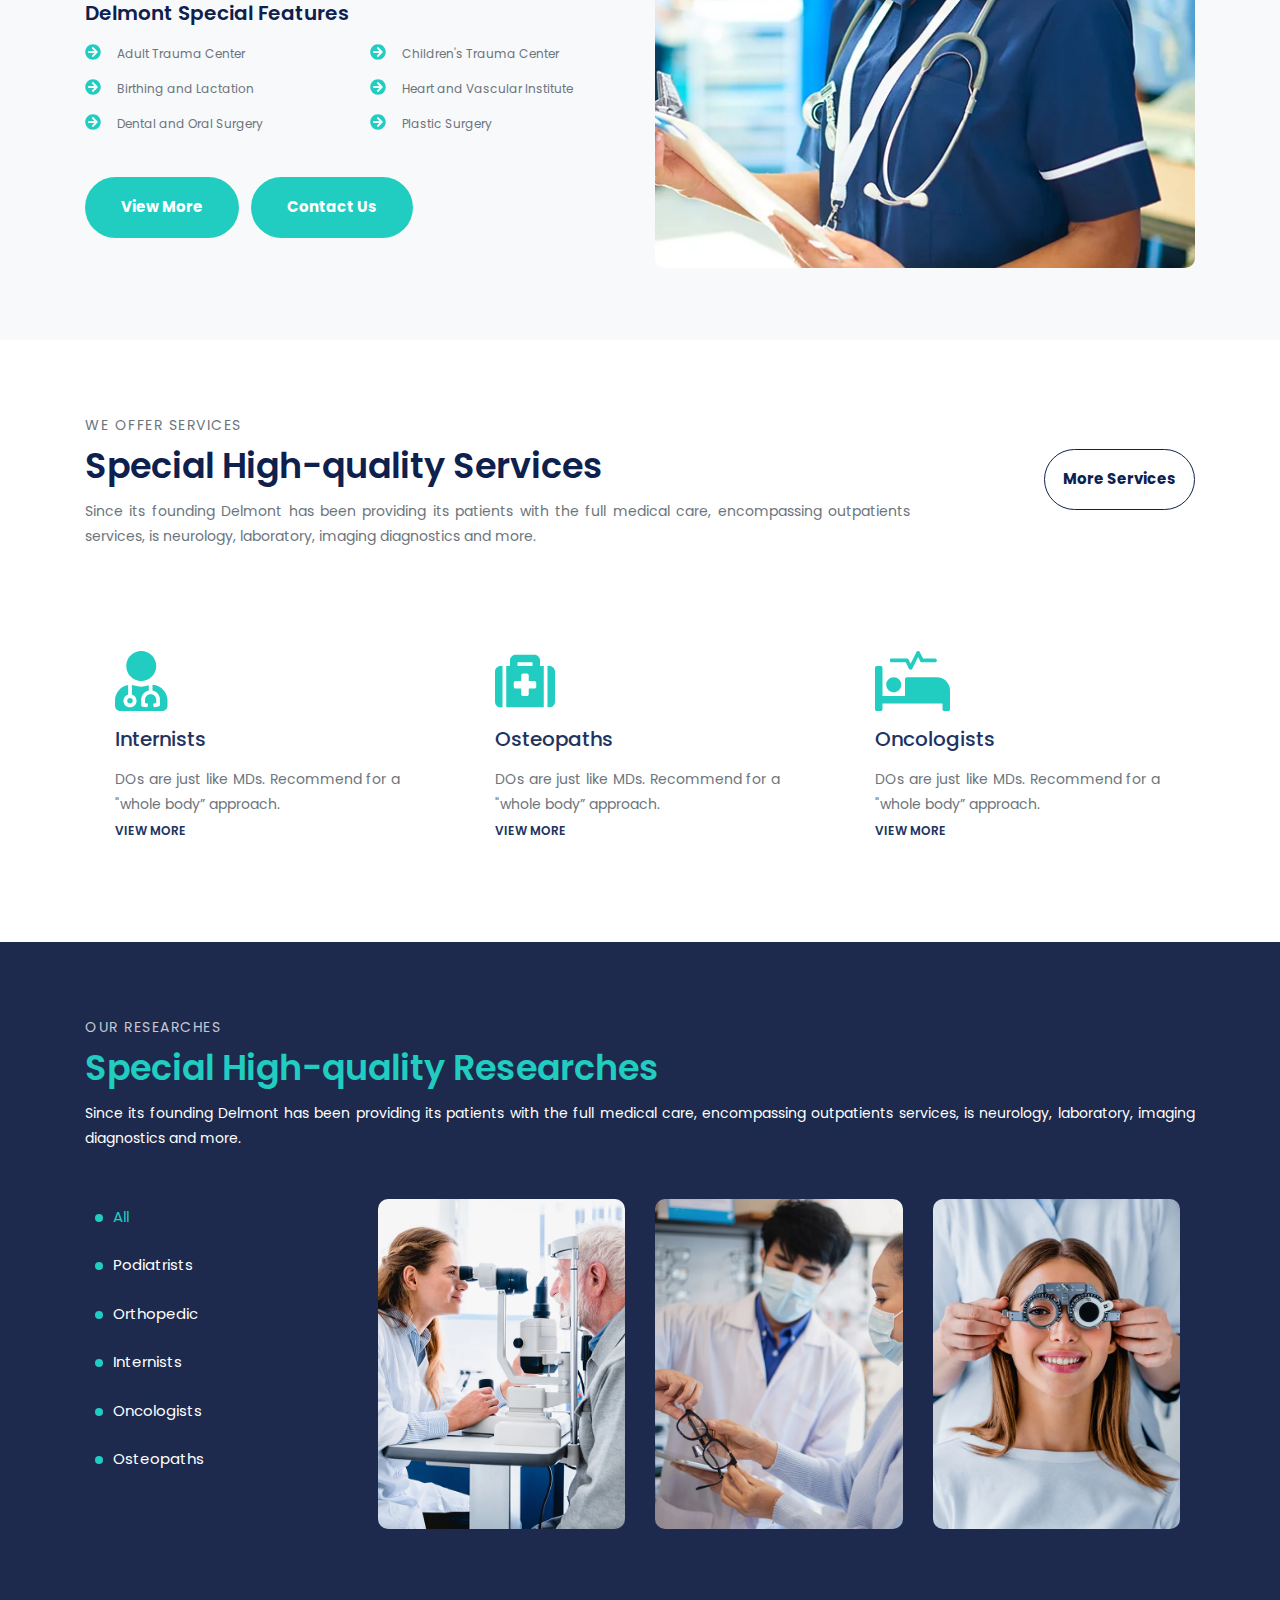
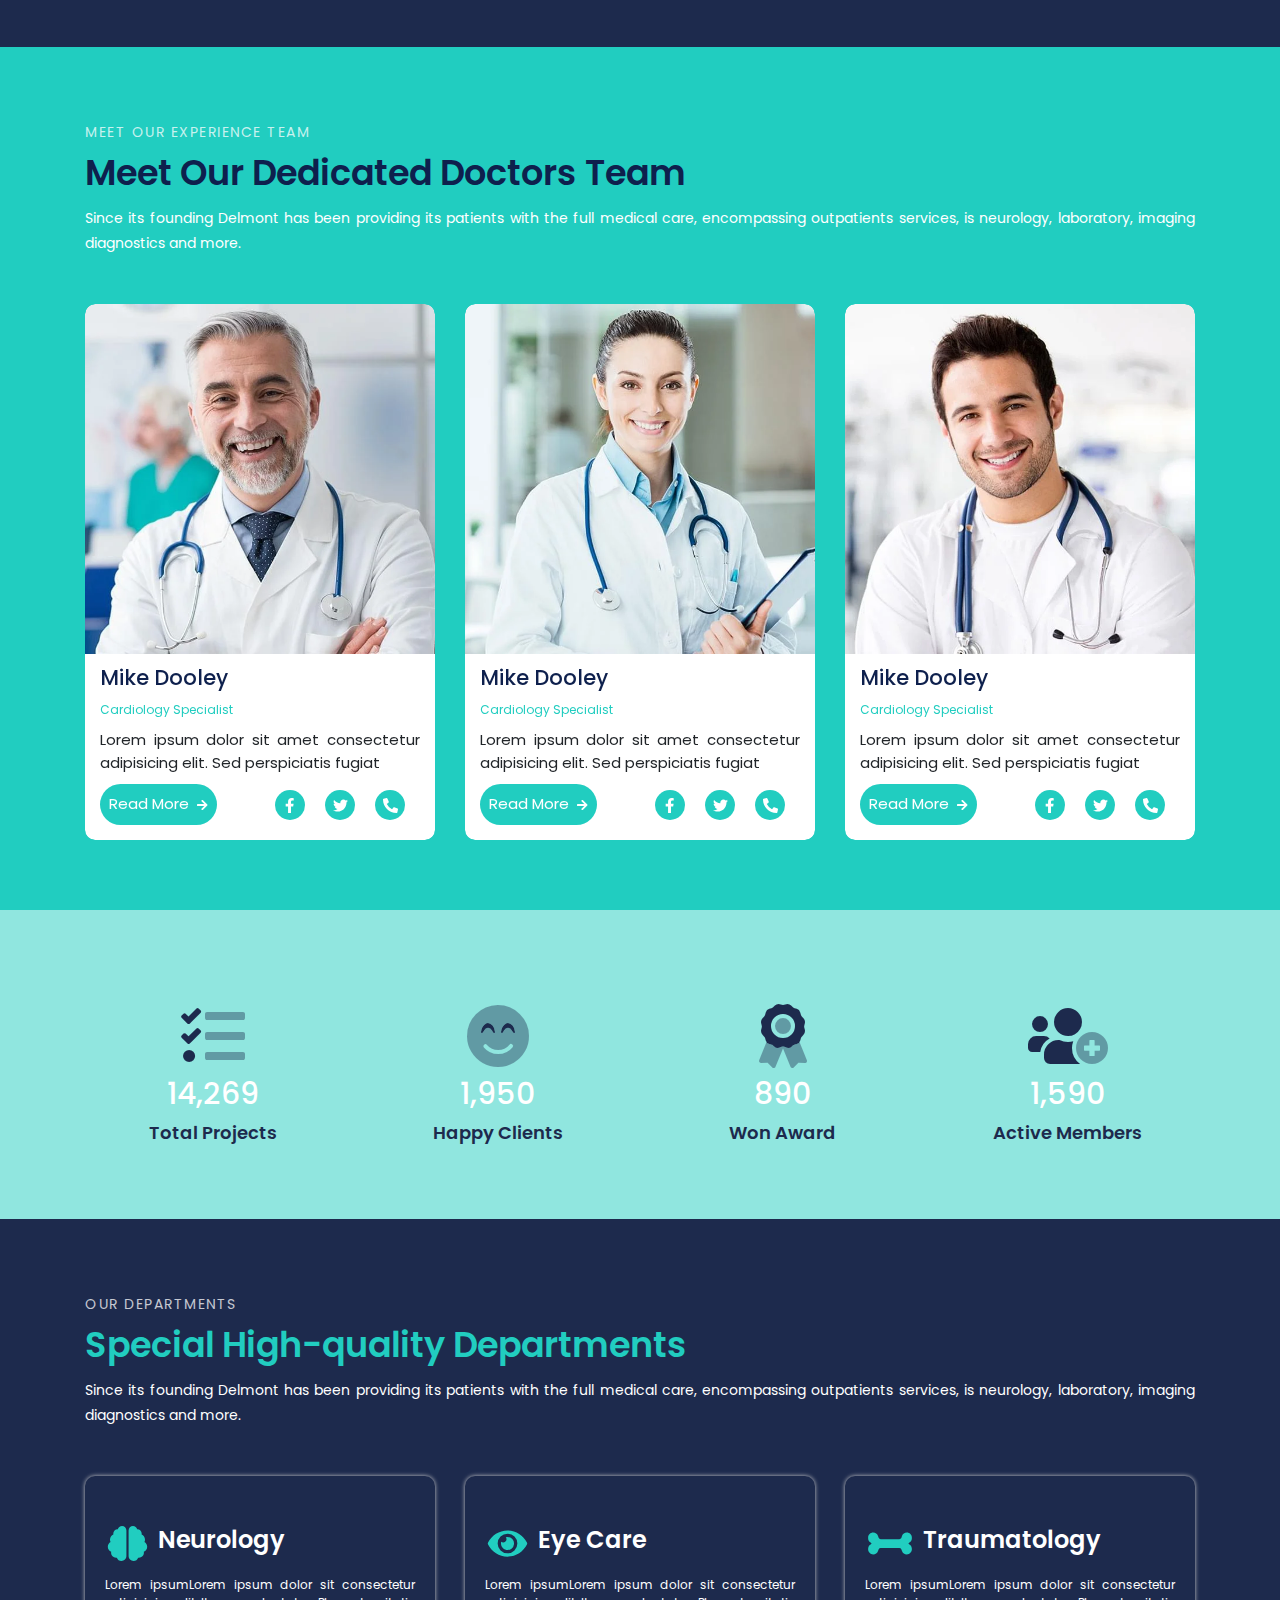
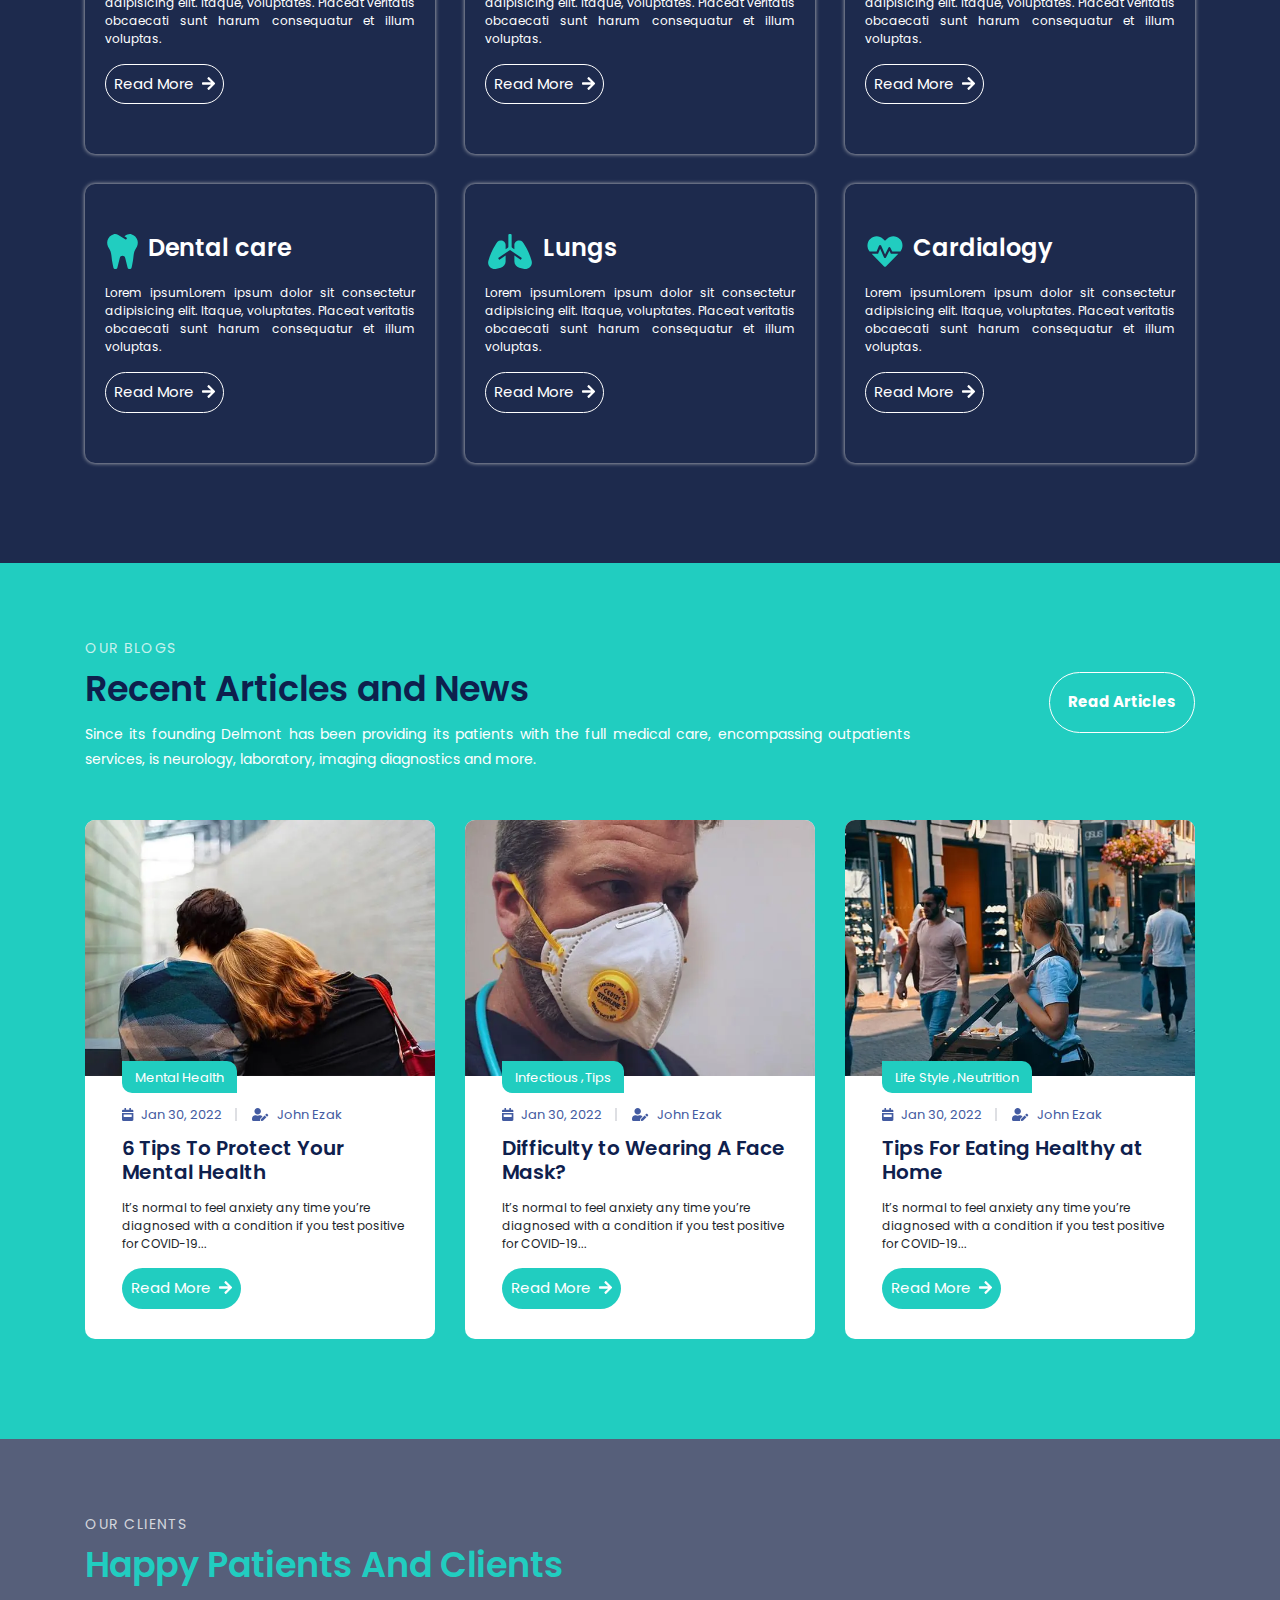
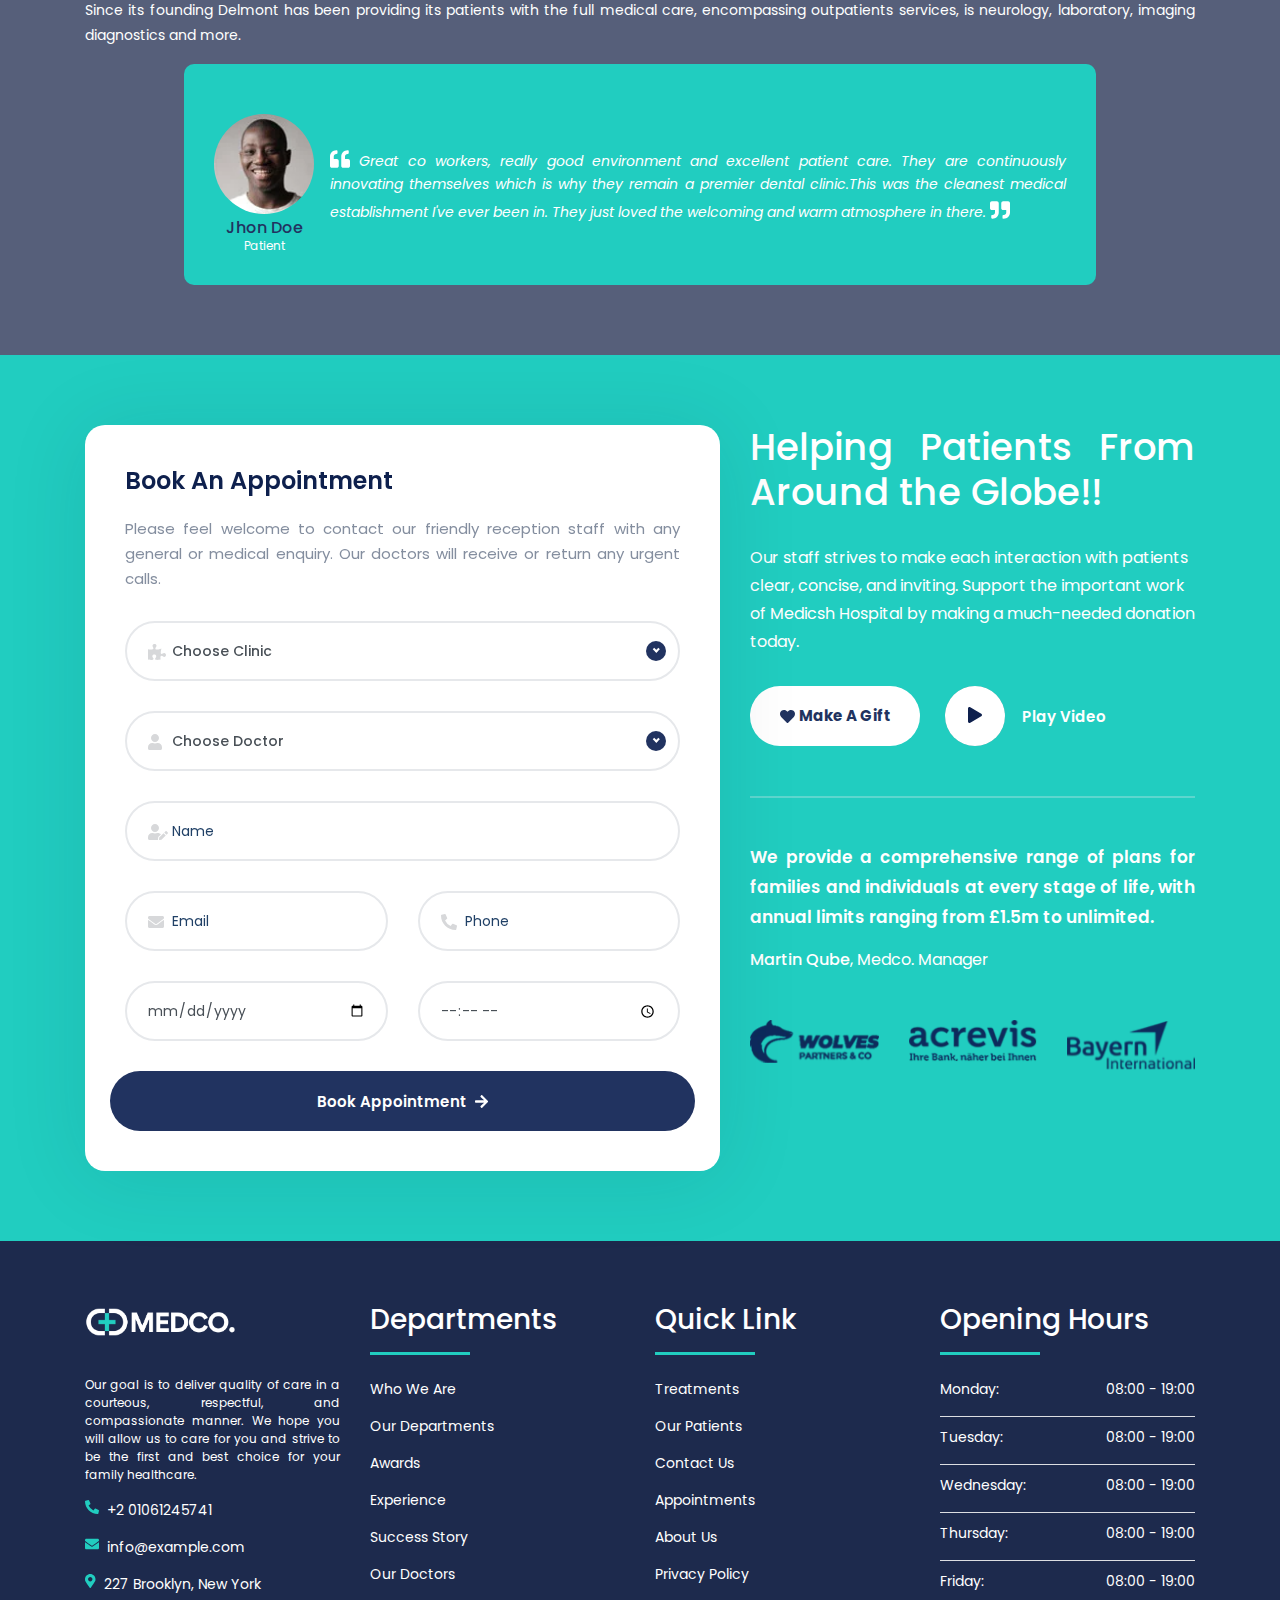
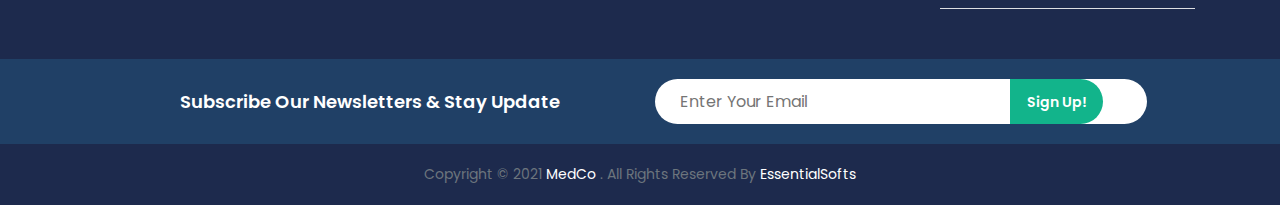
==== commit 6399c97a: "fixes" ====
--- a/index.html
+++ b/index.html
@@ -79,16 +79,16 @@
                     <i class="top-header-icons-style fas fa-clock mr-2"></i> Mon - Fri: 8:00 am - 7:00 pm
                   </a>
                 </div>
-                <div class="top-header-location time-p mt-21">
+                <!-- <div class="top-header-location time-p mt-21">
                   <a href="" class="top-header-info-text text-white">
                     <i class="top-header-icons-style fas fa-clock mr-2"></i> Mon - Fri: 8:00 am - 7:00 pm
                   </a>
-                </div>
+                </div> -->
               </div>
             </div>
           </div>
           <div class="col-lg-4 col-md-4 col-sm-12">
-            <div class="d-flex top-header-right justify-content-end">
+            <div class="d-flex top-header-right">
               <div class="top-header-social-links mt-18">
                 <div class="d-flex">
                   <a href=""><i class="top-header-social-icons-style fab fa-facebook-f"></i></a>
@@ -113,10 +113,10 @@
       <nav class="navbar navbar-expand-lg navbar-light" id="mynavbar">
         <div class="container">
           <a class="navbar-brand" href="index.html"><img src="assets/images/medco-dark.webp" class="img-fluid"
-              alt=""></a>
+              alt="logo"></a>
           <button class="navbar-toggler" data-toggle="collapse" data-target="#navbarNav"><span><i
                 class="fa fa-bars"></i></span></button>
-          <div class="collapse navbar-collapse" id="navbarNav">
+          <div class="collapse navbar-collapse" id="navbarNav" data-toggle="collapse" data-target="#navbarNav.show">
             <ul class="nav navbar-nav ml-auto font-weight-bold" id="nav">
               <li class="nav-item first-child">
                 <a class="nav-link active px-3" href="index.html">Home</a>
@@ -134,7 +134,7 @@
                 <a class="nav-link px-3" href="#team">Our Team</a>
               </li>
               <li class="nav-item">
-                <a class="nav-link" href="#blog">Blog </a>
+                <a class="nav-link" href="">Blog </a>
                 <ul class="sub-menu">
                   <li><a href="blog-grid.html">Blog Grid</a></li>
                   <li><a href="blog-detail.html">Blog Details</a></li>
@@ -171,7 +171,7 @@
     <div class="item main-banner-img2">
       <div class="main-banner-txt container">
         <div class="main-textbox">
-          <h2>All Aspects Of Medical Practice</h2>
+          <h2>All Aspects Of Medical Care</h2>
           <p>The health and well-being of our patients and their health care team will
             always be our priority, so we follow the best practices for cleanliness.</p>
           <div class="btn_wrpper">
@@ -753,7 +753,7 @@
         </div>
         <div class="col-lg-3 col-md-3 service-btn-style mb-5">
           <a href="blog-grid.html" class="btn btn_services">
-            <span>Read More</span>
+            <span>Read Articles</span>
           </a>
         </div>
         <div class="col-lg-4 col-md-6 col-sm-12">
@@ -774,8 +774,7 @@
                   Ezak</a>
               </div>
               <h4 class="post__title"><a class="text-decoration-none" href="blog-detail.html">6 Tips To
-                  Protect Your Mental Health When
-                  Sick </a>
+                  Protect Your Mental Health</a>
               </h4>
               <p class="post__desc">It’s normal to feel anxiety any time you’re diagnosed with a
                 condition if you test positive for COVID-19...</p>
@@ -803,8 +802,8 @@
                     class="fas fa-user-edit mr-2"></i>John
                   Ezak</a>
               </div>
-              <h4 class="post__title"><a class="text-decoration-none" href="blog-detail.html">Unsure
-                  About Wearing A Face Mask?</a>
+              <h4 class="post__title"><a class="text-decoration-none" href="blog-detail.html">Difficulty to Wearing A
+                  Face Mask?</a>
               </h4>
               <p class="post__desc">It’s normal to feel anxiety any time you’re diagnosed with a
                 condition if you test positive for COVID-19...</p>
@@ -835,8 +834,7 @@
                   Ezak</a>
               </div>
               <h4 class="post__title"><a class="text-decoration-none" href="blog-detail.html">Tips For
-                  Eating Healthy When You’re at
-                  Home</a></h4>
+                  Eating Healthy at Home</a></h4>
               <p class="post__desc">It’s normal to feel anxiety any time you’re diagnosed with a
                 condition if you test positive for COVID-19...</p>
               <a href="blog-detail.html" class="btn btn__secondary btn__link btn__rounded">
@@ -946,7 +944,8 @@
                 <div class="col-sm-12 col-md-12 col-lg-12">
                   <div class="form-group">
                     <i class="fas fa-puzzle-piece form-group-icon"></i>
-                    <div class="nice-select form-control" tabindex="0"><span class="current">Choose Clinic</span>
+                    <div class="nice-select form-control" tabindex="0" required><span class="current">Choose
+                        Clinic</span>
                       <ul class="list">
                         <li data-value="0" class="option selected">Choose Clinic</li>
                         <li data-value="1" class="option">Pathology Clinic</li>
@@ -958,7 +957,8 @@
                 <div class="col-sm-12 col-md-12 col-lg-12">
                   <div class="form-group">
                     <i class="fas fa-user form-group-icon"></i>
-                    <div class="nice-select form-control" tabindex="0"><span class="current">Choose Doctor</span>
+                    <div class="nice-select form-control" tabindex="0" required><span class="current">Choose
+                        Doctor</span>
                       <ul class="list">
                         <li data-value="0" class="option selected">Choose Doctor</li>
                         <li data-value="1" class="option">Ahmed Abdallah</li>
@@ -1014,12 +1014,12 @@
               inviting. Support the important work of Medicsh Hospital by making a much-needed donation today.
             </p>
           </div>
-          <div class="d-flex align-items-center">
+          <div class="side-video-icon d-flex align-items-center">
             <a href="contact.html" class="btn btn__white btn__rounded mr-30">
               <i class="fas fa-heart mr-1"></i> <span>Make A Gift</span>
             </a>
-            <a class="video__btn video__btn-white popup-video venobox" data-vbtype="video"
-              href="https://www.youtube.com/watch?v=X00fSgxgO4s">
+                <a class="video__btn video__btn-white popup-video venobox"
+              data-vbtype="video" href="https://www.youtube.com/watch?v=X00fSgxgO4s">
               <div class="video__player">
                 <i class="fa fa-play"></i>
               </div>
@@ -1029,8 +1029,8 @@
           <div class="text__block">
             <p class="text__block-desc text-white mb-3 text-justify">We provide a comprehensive range of plans for
               families and individuals at every stage of life, with annual limits ranging from £1.5m to unlimited.</p>
-            <div class="sinature text-white mb-3">
-              <span class="font-weight-bold">Martin Qube</span><span>, Medcity Manager</span>
+            <div class="signature text-white mb-3">
+              <span class="font-weight-bold">Martin Qube</span><span>, Medco. Manager</span>
             </div>
           </div>
           <div class="mt-5 owl-carousel appointment-logo owl-theme owl-loaded">
@@ -1064,7 +1064,7 @@
   <!-- Appointment Section End -->
 
   <!-- PARTNER SECTION START -->
-  <section class="partner-section">
+  <!-- <section class="partner-section">
     <div class="container">
       <div class="row">
         <div class="col-12">
@@ -1088,7 +1088,7 @@
         </div>
       </div>
     </div>
-  </section>
+  </section> -->
   <!-- PARTNER SECTION END -->
 
 
@@ -1105,10 +1105,10 @@
               </p>
               <ul class="time_list_2 list-unstyled mb-0">
                 <li class="pb-3"><i class="intro-arrow-style fa fa-phone-alt mr-2"></i><a href="tel:+201061245741"
-                    class="text-decoration-none text-white">(+01) 123 456 7890</a></li>
+                    class="text-decoration-none text-white">+2 01061245741</a></li>
                 <li class="pb-3"><i class="intro-arrow-style fa fa-envelope mr-2"></i><a href="mailto:info@example.com"
                     class="text-decoration-none text-white">info@example.com</a></li>
-                <li class="pb-3"><i class="intro-arrow-style fas fa-map-marker-alt mr-2"></i>227 Marion Street, Columbia
+                <li class="pb-3"><i class="intro-arrow-style fas fa-map-marker-alt mr-2"></i>227 Brooklyn, New York
                 </li>
               </ul>
             </div>
@@ -1148,11 +1148,11 @@
               <div class="ml-0 style-line mb-4 "></div>
               <div class="">
                 <ul class="time_list list-unstyled mb-0">
-                  <li class="pb-3">Monday:<span class="service-time">09:00 - 17:00</span></li>
-                  <li class="pb-3">Tuesday:<span class="service-time">09:00 - 17:00</span></li>
-                  <li class="pb-3">Wednesday:<span class="service-time">09:00 - 17:00</span></li>
-                  <li class="pb-3">Thursday:<span class="service-time">09:00 - 17:00</span></li>
-                  <li class="pb-3">Friday:<span class="service-time">09:00 - 17:00</span></li>
+                  <li class="pb-3">Monday:<span class="service-time">08:00 - 19:00</span></li>
+                  <li class="pb-3">Tuesday:<span class="service-time">08:00 - 19:00</span></li>
+                  <li class="pb-3">Wednesday:<span class="service-time">08:00 - 19:00</span></li>
+                  <li class="pb-3">Thursday:<span class="service-time">08:00 - 19:00</span></li>
+                  <li class="pb-3">Friday:<span class="service-time">08:00 - 19:00</span></li>
                 </ul>
               </div>
             </div>
@@ -1180,7 +1180,8 @@
             <div class="col-md-12">
               <div class="text-center text-muted">
                 <span>Copyright © 2021 <a href="#" class="text-decoration-none">MedCo</a> . All Rights
-                  Reserved by&nbsp;<a href="#" class="text-decoration-none">EssentialSofts</a></span>
+                  Reserved by&nbsp;<a href="https://www.essentialsofts.com/"
+                    class="text-decoration-none">EssentialSofts</a></span>
               </div>
             </div>
           </div>
--- a/assets/css/style.css
+++ b/assets/css/style.css
@@ -125,8 +125,8 @@
     font-weight: 600 !important;
 }
 img {
-    width: 100%; /* or max-width: 100%; */
     height: auto;
+    width: 100%;
   }
 
 /*===============================
@@ -375,7 +375,10 @@
     padding-right: 16px;
     padding-left: 16px;
 }
-
+.navbar-light .navbar-toggler {
+    color: #283b6a;
+    border: none;
+}
 /*===============================
 == 5.Main Bannner Carousel CSS ==
 =================================*/
@@ -386,6 +389,8 @@
     background-repeat: no-repeat;
     background-position: center;
     height: 80vh;
+    display: flex;
+    align-items: center;
 }
 .main-banner-img2{
     background-image: url(../images/slider-2.webp);
@@ -393,10 +398,11 @@
     background-repeat: no-repeat;
     background-position: center;
     height: 80vh;
+    display: flex;
+    align-items: center;
 }
 .main-banner-txt{
     position: absolute;
-    bottom: 100px;
     left: 0;
     right: 0;
     width: 100%;
@@ -446,7 +452,7 @@
     border-radius: 50px;
     font-size: 15px;
     font-weight: 700;
-    padding: 18px 16px 18px 16px;
+    padding: 18px;
     transition: all 0.4s linear;
     position: relative;
     border: none;
@@ -481,8 +487,9 @@
     background-color: transparent;
     border: 1px white solid;
     border-radius: 50px;
-    font-size: 12px;
-    padding: 10px;
+    font-size: 14px;
+    font-weight: 600;
+    padding: 14px;
     transition: all 0.4s linear;
 }
 .btn_primary_2:hover {
@@ -583,7 +590,7 @@
     border-radius: 50px;
     font-size: 15px;
     font-weight: 700;
-    padding: 15px 50px;
+    padding: 18px 35px;
     transition: all 0.4s linear;
 
 }
@@ -1318,12 +1325,17 @@
     justify-content: center;
     text-align: center;
     border: 0;
-    transition: all 0.4s linear;
+    transition: all 0.5s linear;
 }
 .appointment-section .btn__white:hover{
     color: #ffffff;
     background-color: #213360;
 } 
+
+.side-video-icon{
+    position: relative;
+    z-index: 1;
+}
 .video__btn {
     text-align: center;
     display: inline-flex;
@@ -1345,15 +1357,43 @@
     height: 60px;
     line-height: 60px;
     border-radius: 50%;
-    box-shadow: 0 0 0 7px rgb(0 0 0 / 15%);
-    transition: all 0.4s linear;
-}
+    /* box-shadow: 0 0 0 5px rgb(0 0 0 / 15%); */
+    transition: all 0.5s linear;
+}
+.video__btn .video__player ::after, .video__btn .video__player::before{
+    content: "";
+    display: block;
+    position: absolute;
+    top: 0;
+    right: 0;
+    bottom: 0;
+    left: 0;
+    border-radius: 50%;
+    width: 100%;
+    height: 100%;
+    animation: ripple 1.5s ease-in-out infinite;
+    background-color: rgb(0 0 0 / 30%);
+    z-index: -1;
+}
+
+@keyframes ripple{
+    0%{
+        opacity: 1;
+        transform:scale(1);
+    }
+    100%{
+        opacity: 0;
+        transform:scale(1.5);
+    }
+   
+}
+
 .video__btn:hover {
 text-decoration: none;
 }
-.video__btn:hover .video__player {
-    box-shadow: 0 0 0 10px rgb(0 0 0 / 15%);
-}
+/* .video__btn:hover .video__player {
+color: #21cdc0;
+} */
 .video__btn .video__btn-title {
     font-size: 15px;
     font-weight: 600;
@@ -1372,6 +1412,11 @@
     font-weight: 600;
     line-height: 1.75
   }
+
+
+
+
+ 
 
 /*===============================
 ===== 16.Partner Section CSS ====
@@ -1397,7 +1442,7 @@
     position: absolute;
     right: -15px;
 }
-  @media (max-width: 767px) {
+  @media only screen and (max-width: 767px) {
     .icon-box-item {
       margin-top: 50px;
     }
@@ -1736,7 +1781,7 @@
    border-bottom-right-radius: 10px;
    margin-top: -35px;
   }
-  @media (max-width: 767px) {
+  @media only screen and (max-width: 767px) {
     .read_more_area {
       margin-bottom: 50px;
     }
--- a/assets/css/responsive.css
+++ b/assets/css/responsive.css
@@ -1,12 +1,36 @@
 
-                @media only screen and (max-width: 1271px) {
+            @media only screen and (max-width: 2865px) and (min-width: 1544px) {
+                .main-textbox {
+                    margin-bottom: 100px;
+                }
+            }
+            @media only screen and (max-width: 1300px){
+                        .time-p{
+                          display: none;
+                        }
+                      }
+            @media only screen and (max-width: 1271px) {
                     .newsteller-text {
                         font-size: 17px;
                     }
                 }
-                @media only screen and (max-width: 992px) {
+             @media only screen and (max-width: 992px) {
+                    .heading__title {
+                        margin-top: 20px;
+                    }
+                    .main-textbox{
+                        width: 100%;
+                    }
+                    .top-header-contact-info{
+                        margin-bottom: 20px;
+                    }
+                    .emergency-drop {
+                      display: none!important;
+                    }
+                   .navbar-nav .first-child{
+                       margin-top: 15px;
+                   }
                     .newsteller {
-                        
                         padding: 10px 15px;
                         margin-top: 40px;
                     }
@@ -45,13 +69,39 @@
                         font-size: 13px;
                     }
                     }
-                    /* Tablet */
                     @media only screen and (max-width: 767px) {
-                        
-
+                        .main-banner-txt{
+                            right: 100px;
+                        }
+                        .main-banner-txt h2{
+                            font-size: 45px;
+                        }
+                        .btn-intro-list {
+                            color: #ffffff;
+                            background-color: #21cdc0;
+                            border-radius: 50px;
+                            font-size: 12px;
+                            font-weight: 700;
+                            padding: 10px 30px;
+                            transition: all 0.4s linear;
+                        }
+                        #stat h4 {
+                            font-size: 15px!important;
+                            margin-bottom: 5px;
+                        }
+                        #stat h2 {
+                            font-size: 25px!important;
+                            margin-bottom: 5px;
+                        }
+                        .heading__title {
+                            font-size: 28px;
+                            margin-top: 20px;
+                        }
+                        .contact-box {
+                            flex-direction: column;
+                        }
                         .newsteller {
                             padding: 20px 15px;
-                            margin-top: 40px;
                         }
                         .newsteller-text {
                             font-size: 18px;
@@ -69,8 +119,6 @@
                             height: 40px;
                             padding: 8px 15px 8px;
                         }
-
-
                         .newsteller-inputbox input[type="email"]{
                             padding-right: 270px;
                         }
@@ -93,7 +141,7 @@
                         }
                         @media only screen and (max-width: 530px) {
                     
-                            .newsteller-inputbox input[type="email"]{
+                         .newsteller-inputbox input[type="email"]{
                                 padding-right: 200px;
                             }
                             .newsteller-text {
@@ -102,8 +150,7 @@
                             }
                             .testi-box{
                                 flex-direction: column;
-                            }
-                            
+                            } 
                             }
                             @media only screen and (max-width: 430px) {
                               
@@ -112,29 +159,11 @@
                                 }
                                 .newsteller-text {
                                     font-size: 12px;
-                                    font-weight: 600;
                                 }
                                 .copyright{
                                     font-size: 10px;
                                 }
                                 }
-
-        @media only screen and (max-width: 1300px){
-  .time-p{
-    display: none;
-  }
-}
-@media only screen and (max-width: 992px){  
-    .top-header-contact-info{
-        margin-bottom: 20px;
-    }
-    .emergency-drop {
-      display: none!important;
-    }
-   .navbar-nav .first-child{
-       margin-top: 15px;
-   }
-  }
   @media only screen and (max-width: 768px){  
    .top-header-right{
     display: none!important;
@@ -145,58 +174,18 @@
         display: block!important;
     }
 }
-
-
-@media only screen and (max-width: 2865px) and (min-width: 1544px) {
-    .main-textbox {
-        margin-bottom: 100px;
-    }
-   
-}
 @media only screen and (max-width:1024px){
     .main-banner-txt{
         right: 100px;
     }
     .main-banner-txt h2{
-        font-size: 50px;
+        font-size: 47px;
+        margin-bottom: 20px;
+
     }
     .main-banner-txt p{
-        font-size: 14px;
-    }
-}
-@media only screen and (max-width:992px){
-    .main-textbox{
-        width: 100%;
-    }
-}
-@media only screen and (max-width:767px){
-    .main-banner-txt{
-        right: 100px;
-    }
-    .main-banner-txt h2{
-        font-size: 45px;
-    }
-    /* About Section button */
-    .btn-intro-list {
-        color: #ffffff;
-        background-color: #21cdc0;
-        border-radius: 50px;
-        font-size: 12px;
-        font-weight: 700;
-        padding: 10px 30px;
-        transition: all 0.4s linear;
-    }
-    #stat h4 {
-        font-size: 15px!important;
-        margin-bottom: 5px;
-    }
-    #stat h2 {
-        font-size: 25px!important;
-        margin-bottom: 5px;
-    }
-    .heading__title {
-        font-size: 28px;
-        margin-top: 20px;
+        font-size: 13px;
+        margin-bottom: 20px;
     }
 }
 @media only screen and (max-width:500px){
@@ -281,7 +270,6 @@
     .heading__desc {
         font-size: 13px;
         line-height: 2.3;
-        /* margin-bottom: 0; */
     }
     .video__btn .video__btn-title {
         font-size: 12px;
@@ -293,7 +281,7 @@
         line-height: 2;
     }
     .signature{
-        font-size: 12px;
+        font-size: 13px;
     }
     .time_list_2 li {
         font-size: 11px;
@@ -337,13 +325,3 @@
     margin: -10px;
 }
 }
-@media only screen and (max-width: 767px){
-.contact-box {
-    flex-direction: column;
-}
-}
-@media only screen and (max-width: 992px){
-.heading__title {
-    margin-top: 20px;
-}
-}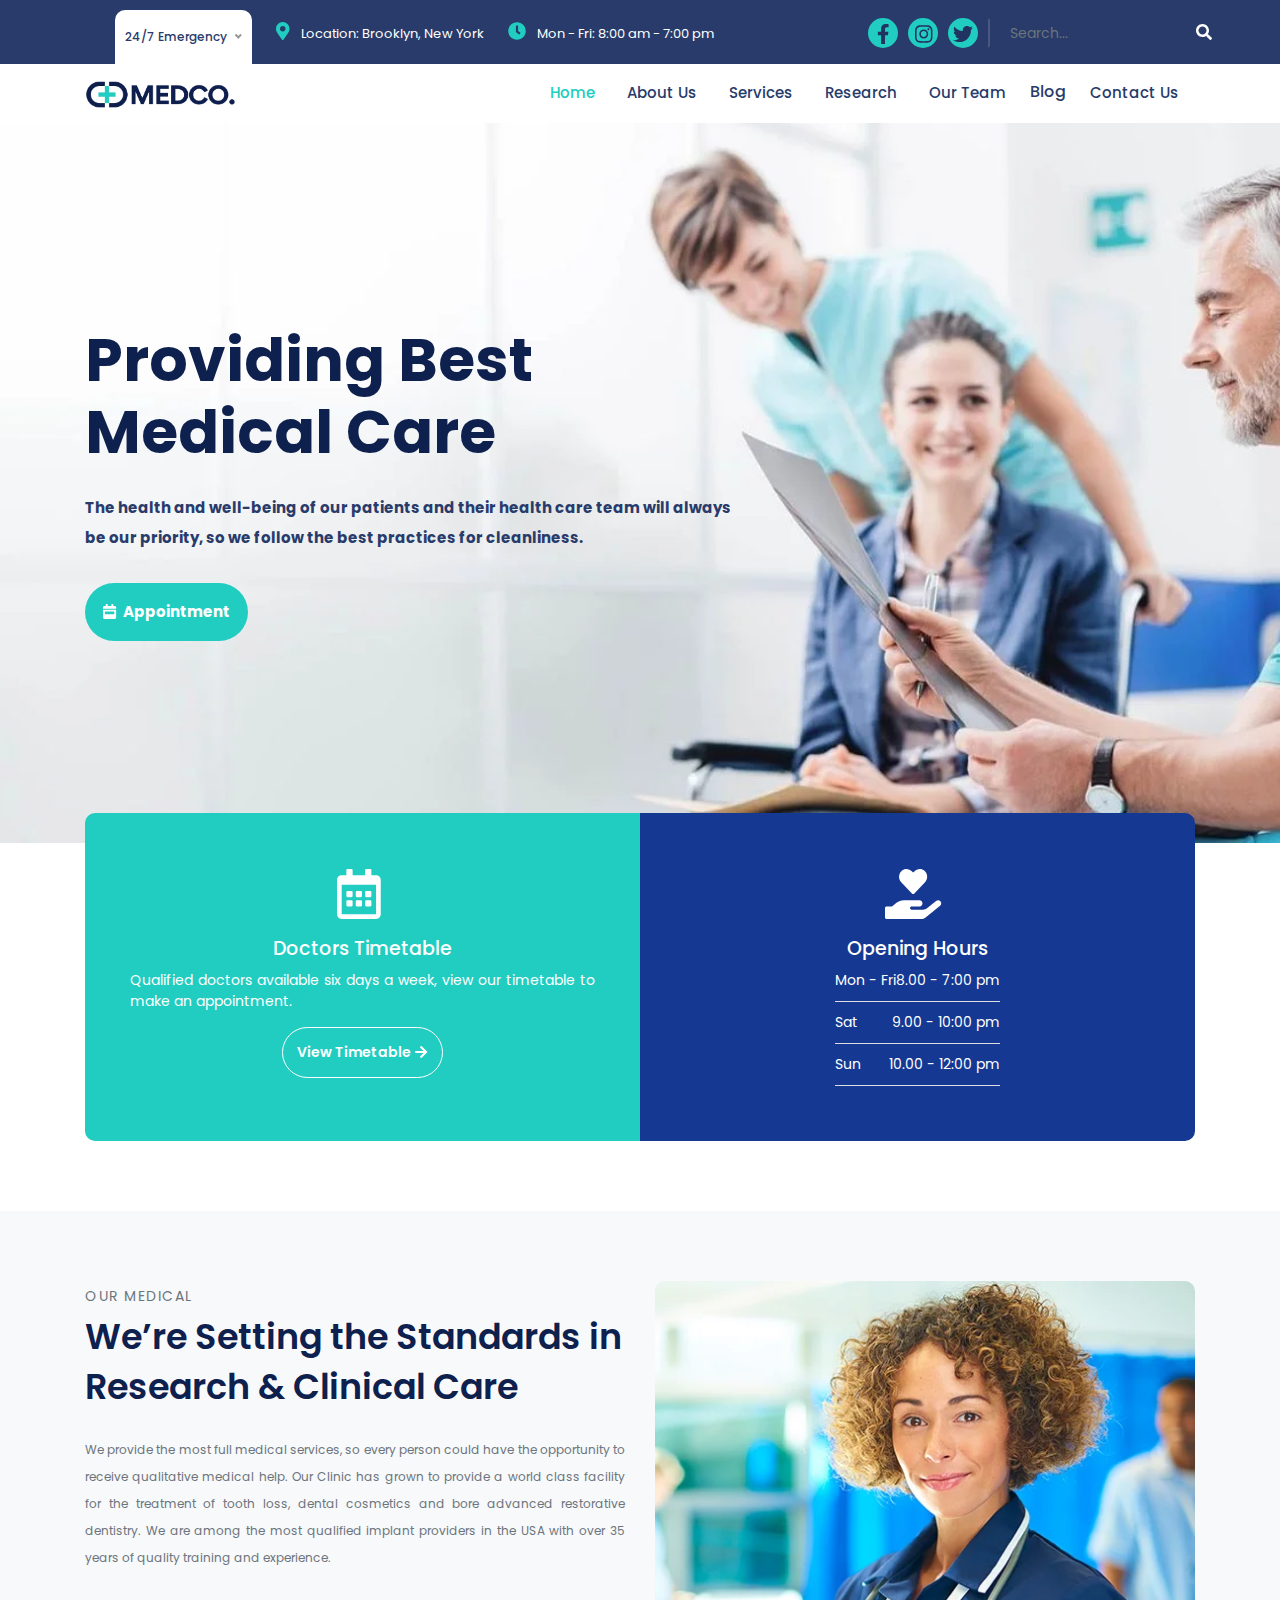
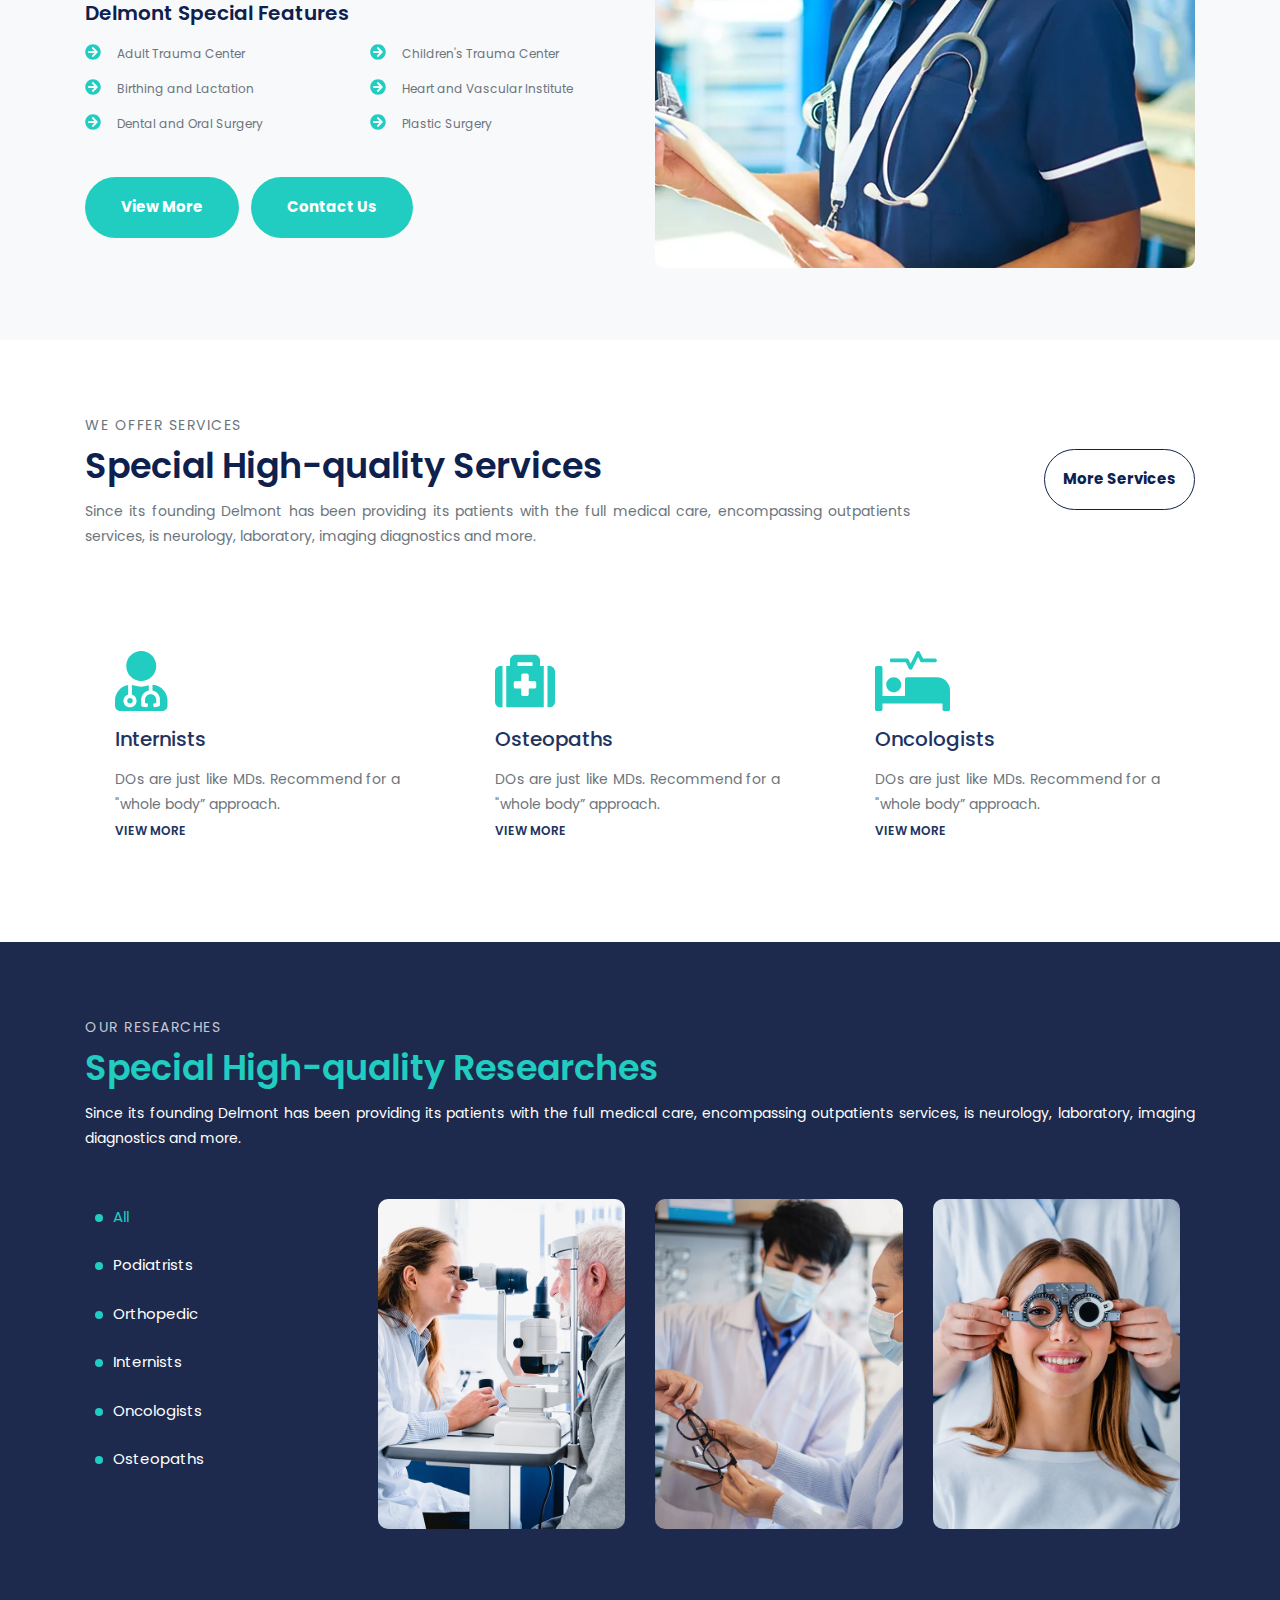
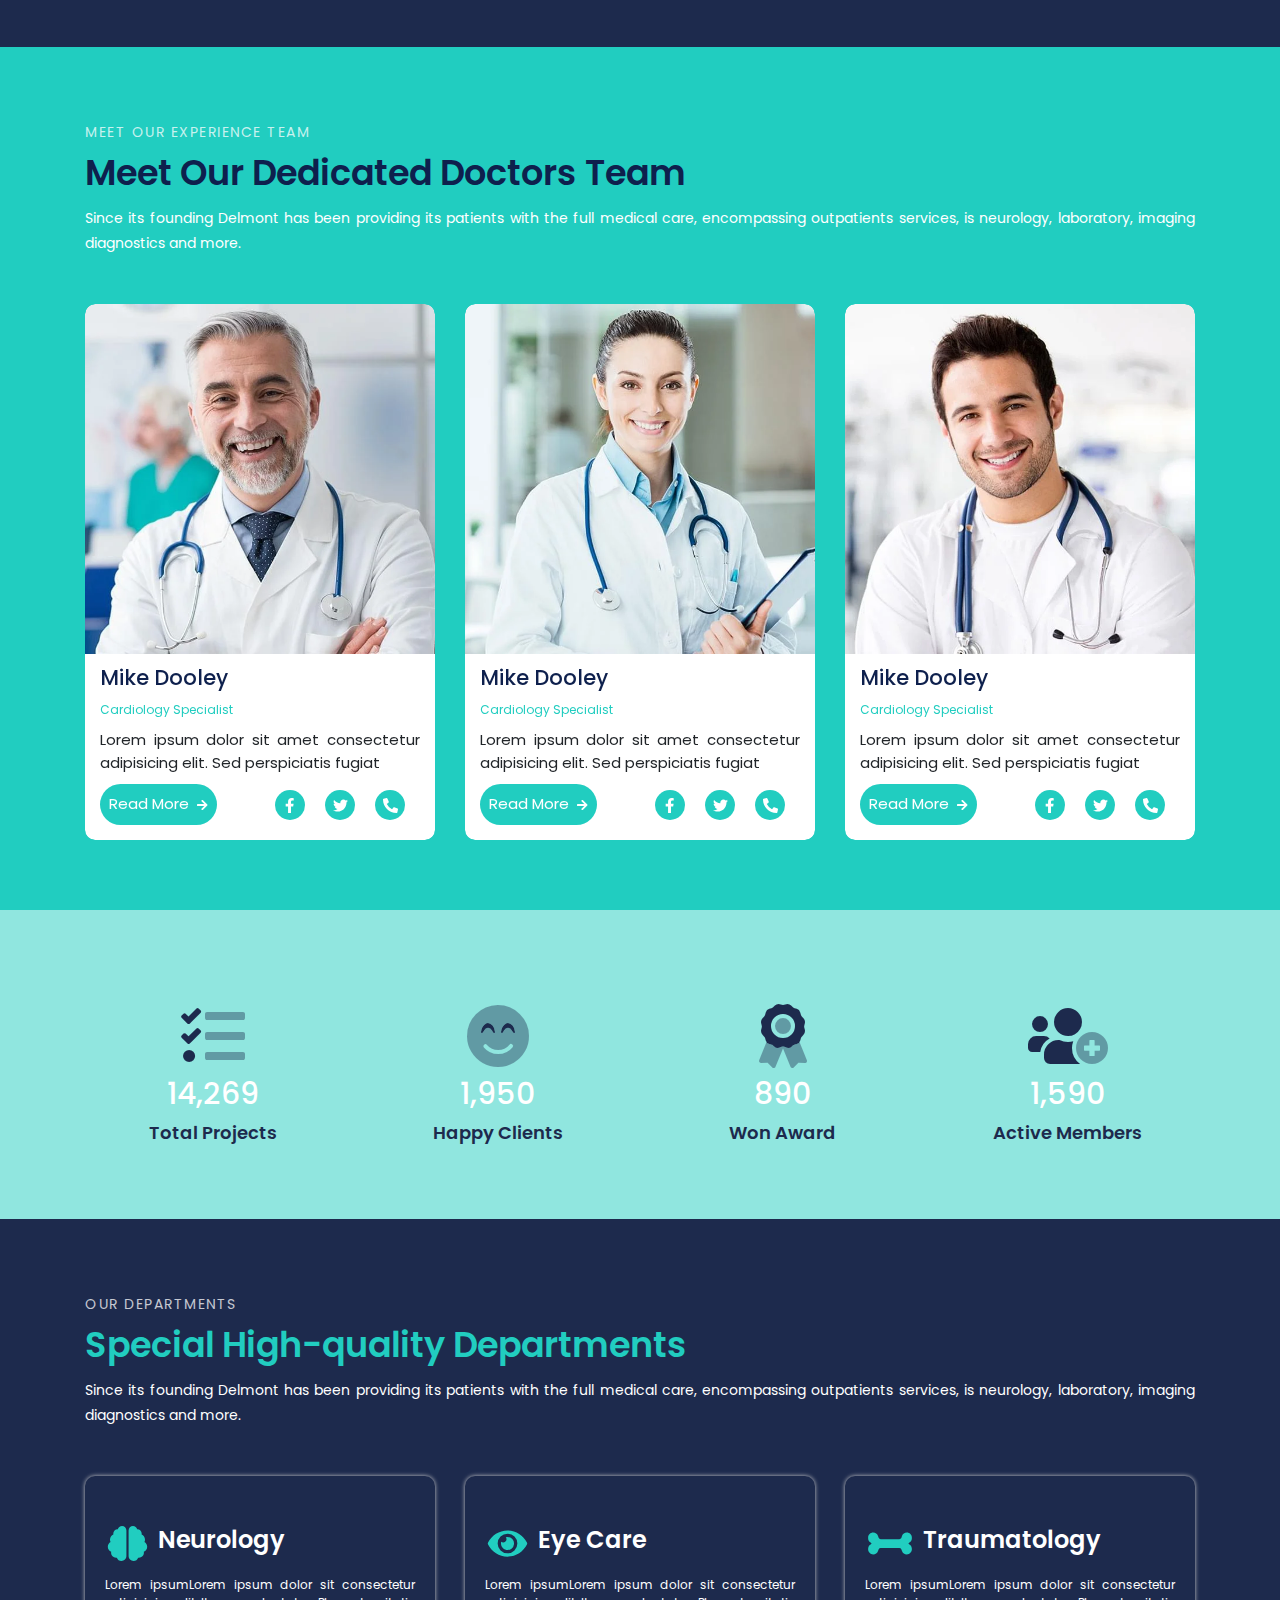
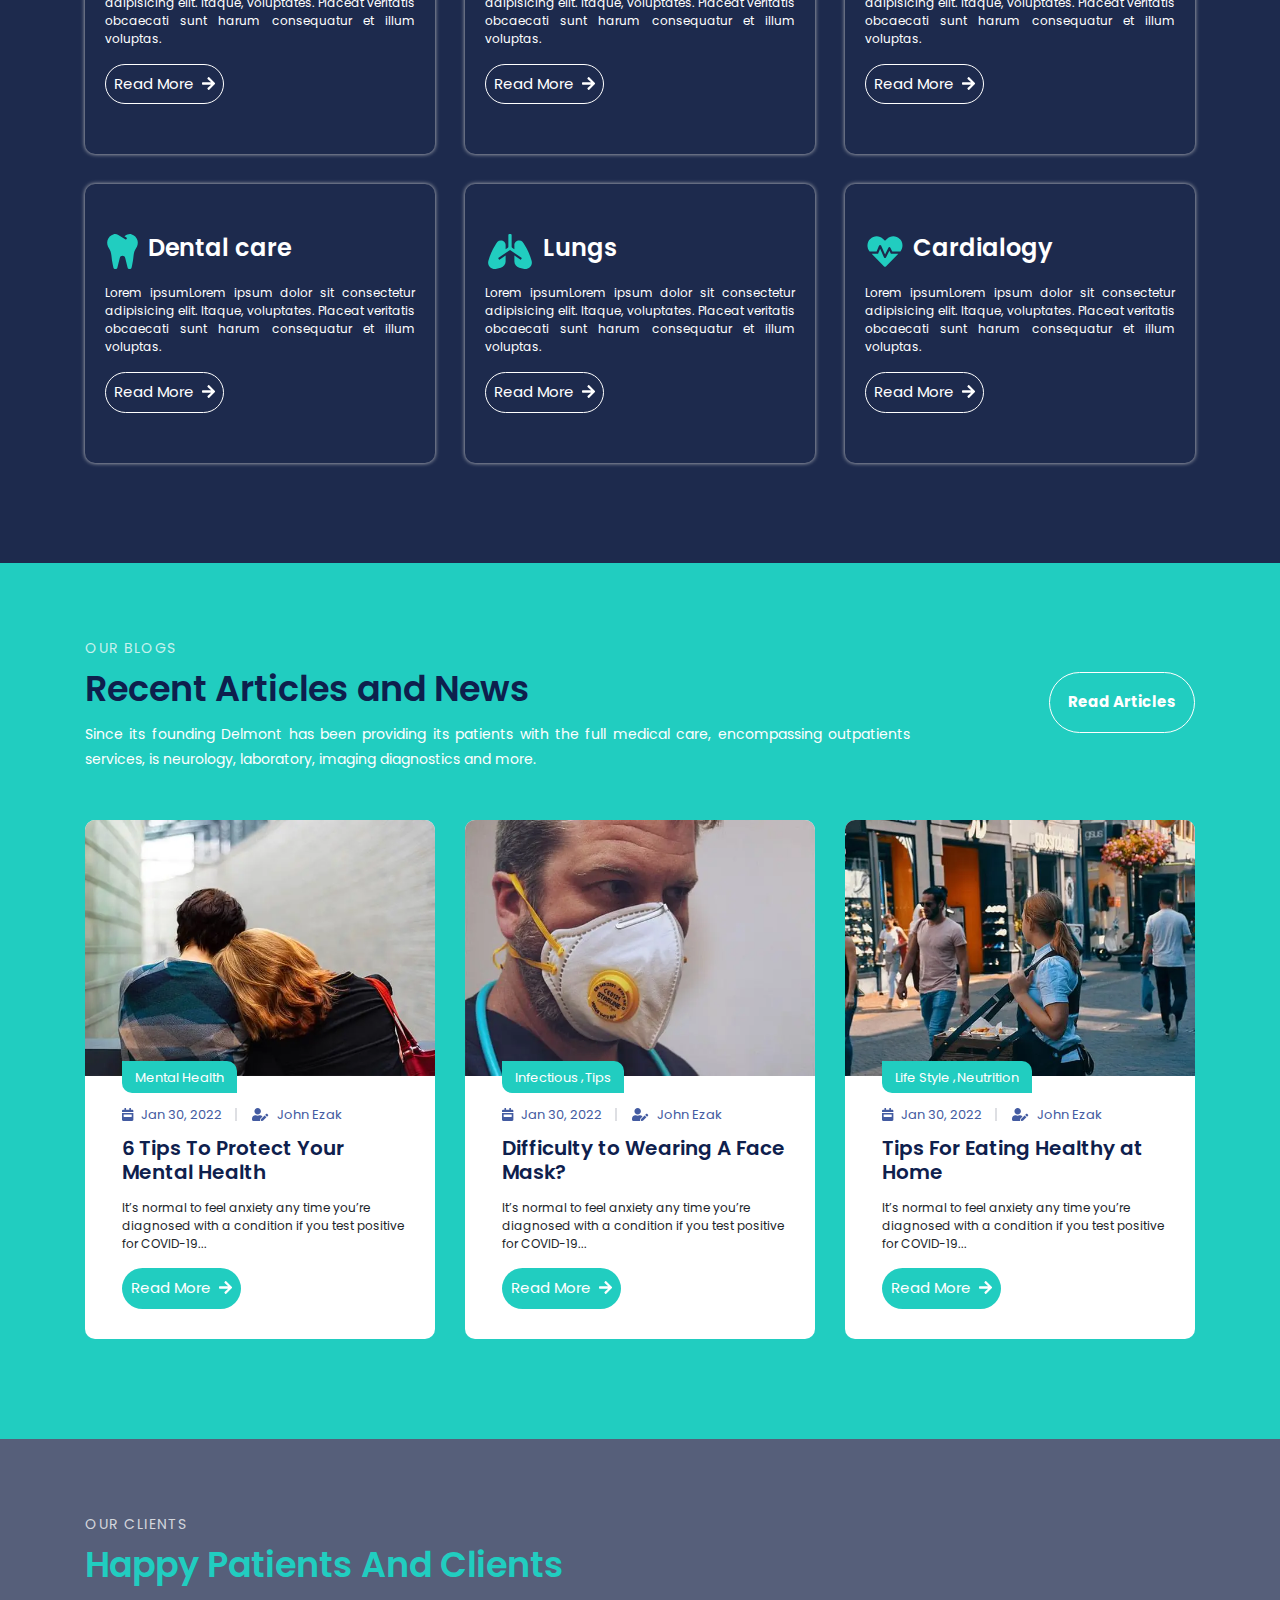
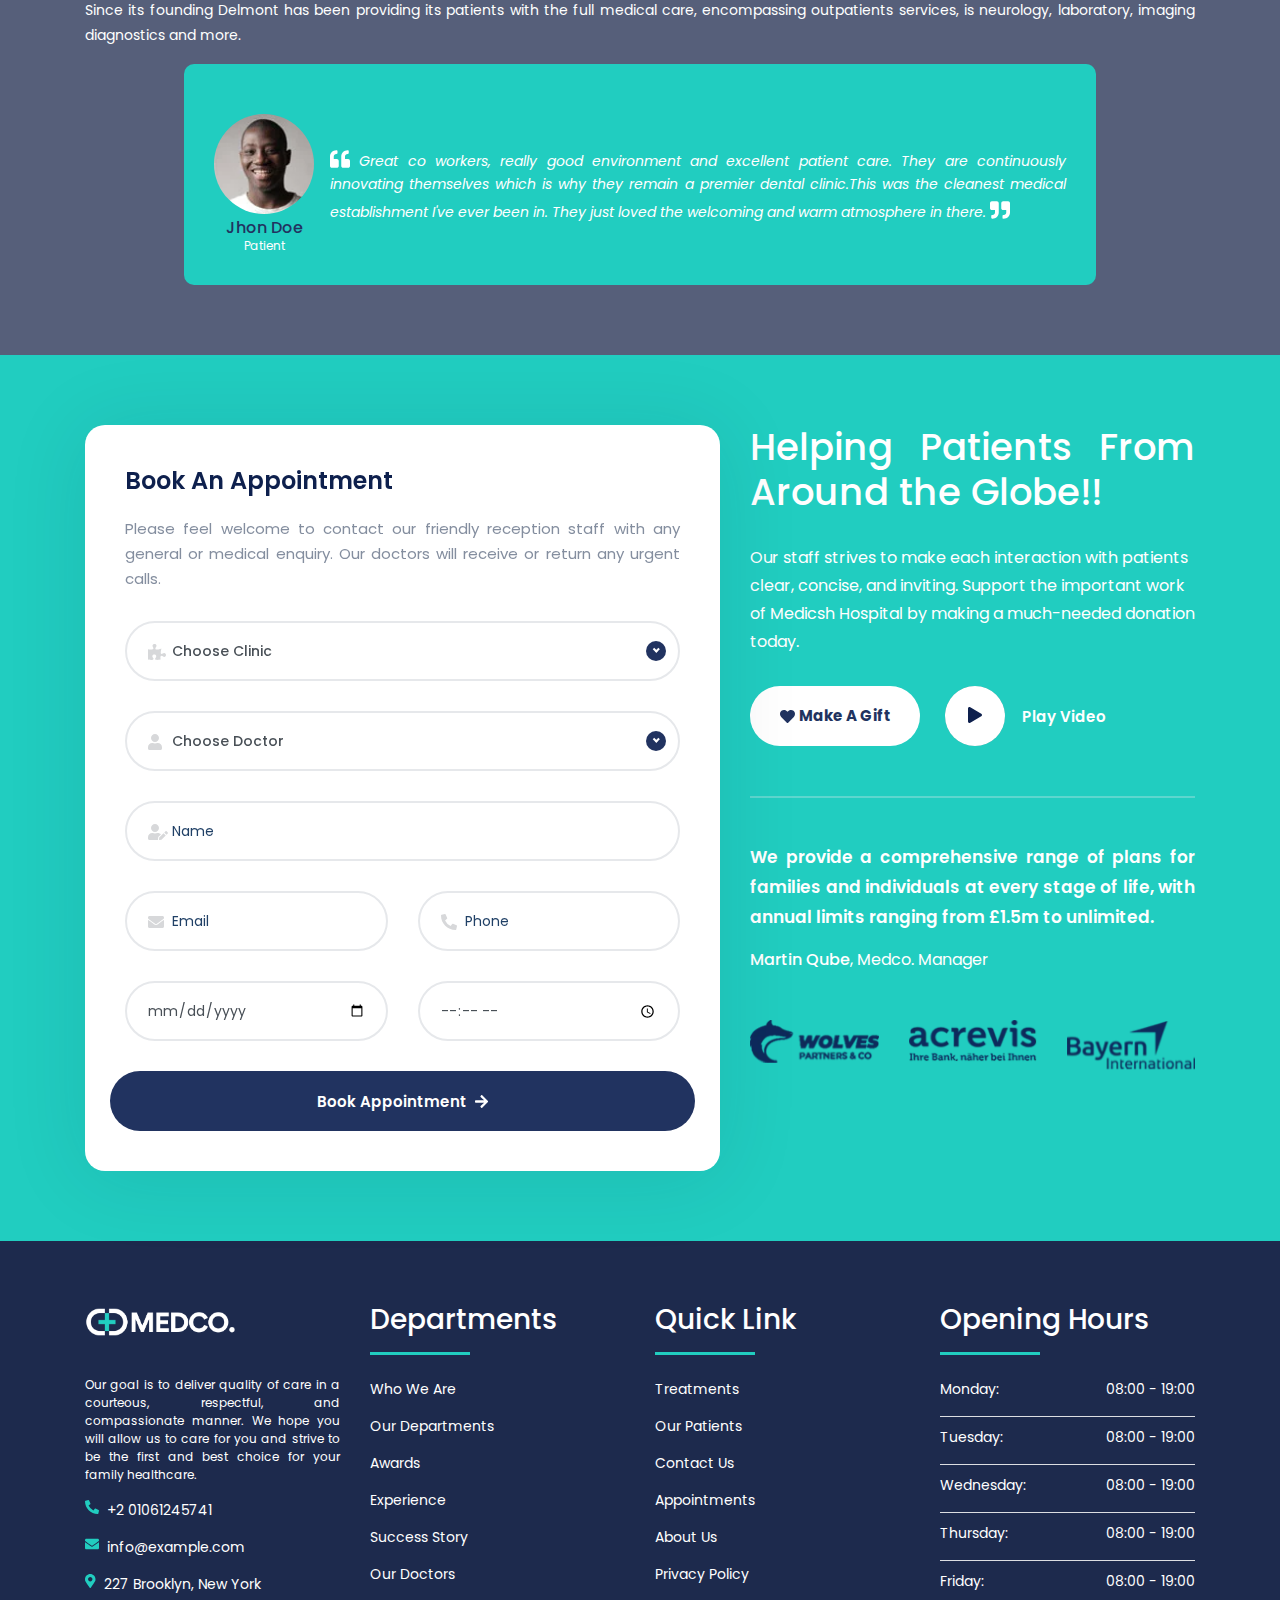
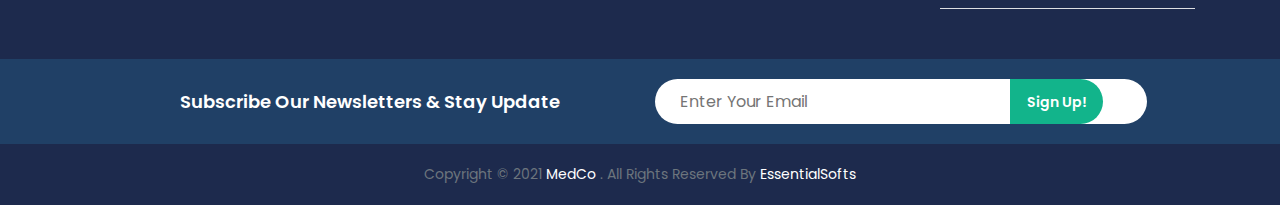
==== commit 7f19e114: "fixes" ====
--- a/index.html
+++ b/index.html
@@ -134,7 +134,7 @@
                 <a class="nav-link px-3" href="#team">Our Team</a>
               </li>
               <li class="nav-item">
-                <a class="nav-link" href="">Blog </a>
+                <div class="nav-link">Blog </div>
                 <ul class="sub-menu">
                   <li><a href="blog-grid.html">Blog Grid</a></li>
                   <li><a href="blog-detail.html">Blog Details</a></li>
--- a/assets/css/style.css
+++ b/assets/css/style.css
@@ -304,7 +304,12 @@
 /*===============================
 ========== 4.Navbar CSS =========
 =================================*/
-
+/* .navbar-collapse {
+    height: 100vh;
+} */
+.nav-item div{
+    cursor: pointer;
+}
 .sticky{
     box-shadow: 0 4px 8px 0 rgb(0 0 0 / 20%), 0 6px 20px 0 rgb(0 0 0 / 19%);
     background: rgba(255, 255, 255);
--- a/assets/css/responsive.css
+++ b/assets/css/responsive.css
@@ -27,9 +27,6 @@
                     .emergency-drop {
                       display: none!important;
                     }
-                   .navbar-nav .first-child{
-                       margin-top: 15px;
-                   }
                     .newsteller {
                         padding: 10px 15px;
                         margin-top: 40px;
@@ -325,3 +322,12 @@
     margin: -10px;
 }
 }
+@media (max-width: 991px){
+    .navbar-collapse {
+        overflow-y: auto;
+        max-height: 280px;
+      }
+      .navbar-nav .first-child{
+        margin-top: 15px;
+    }
+}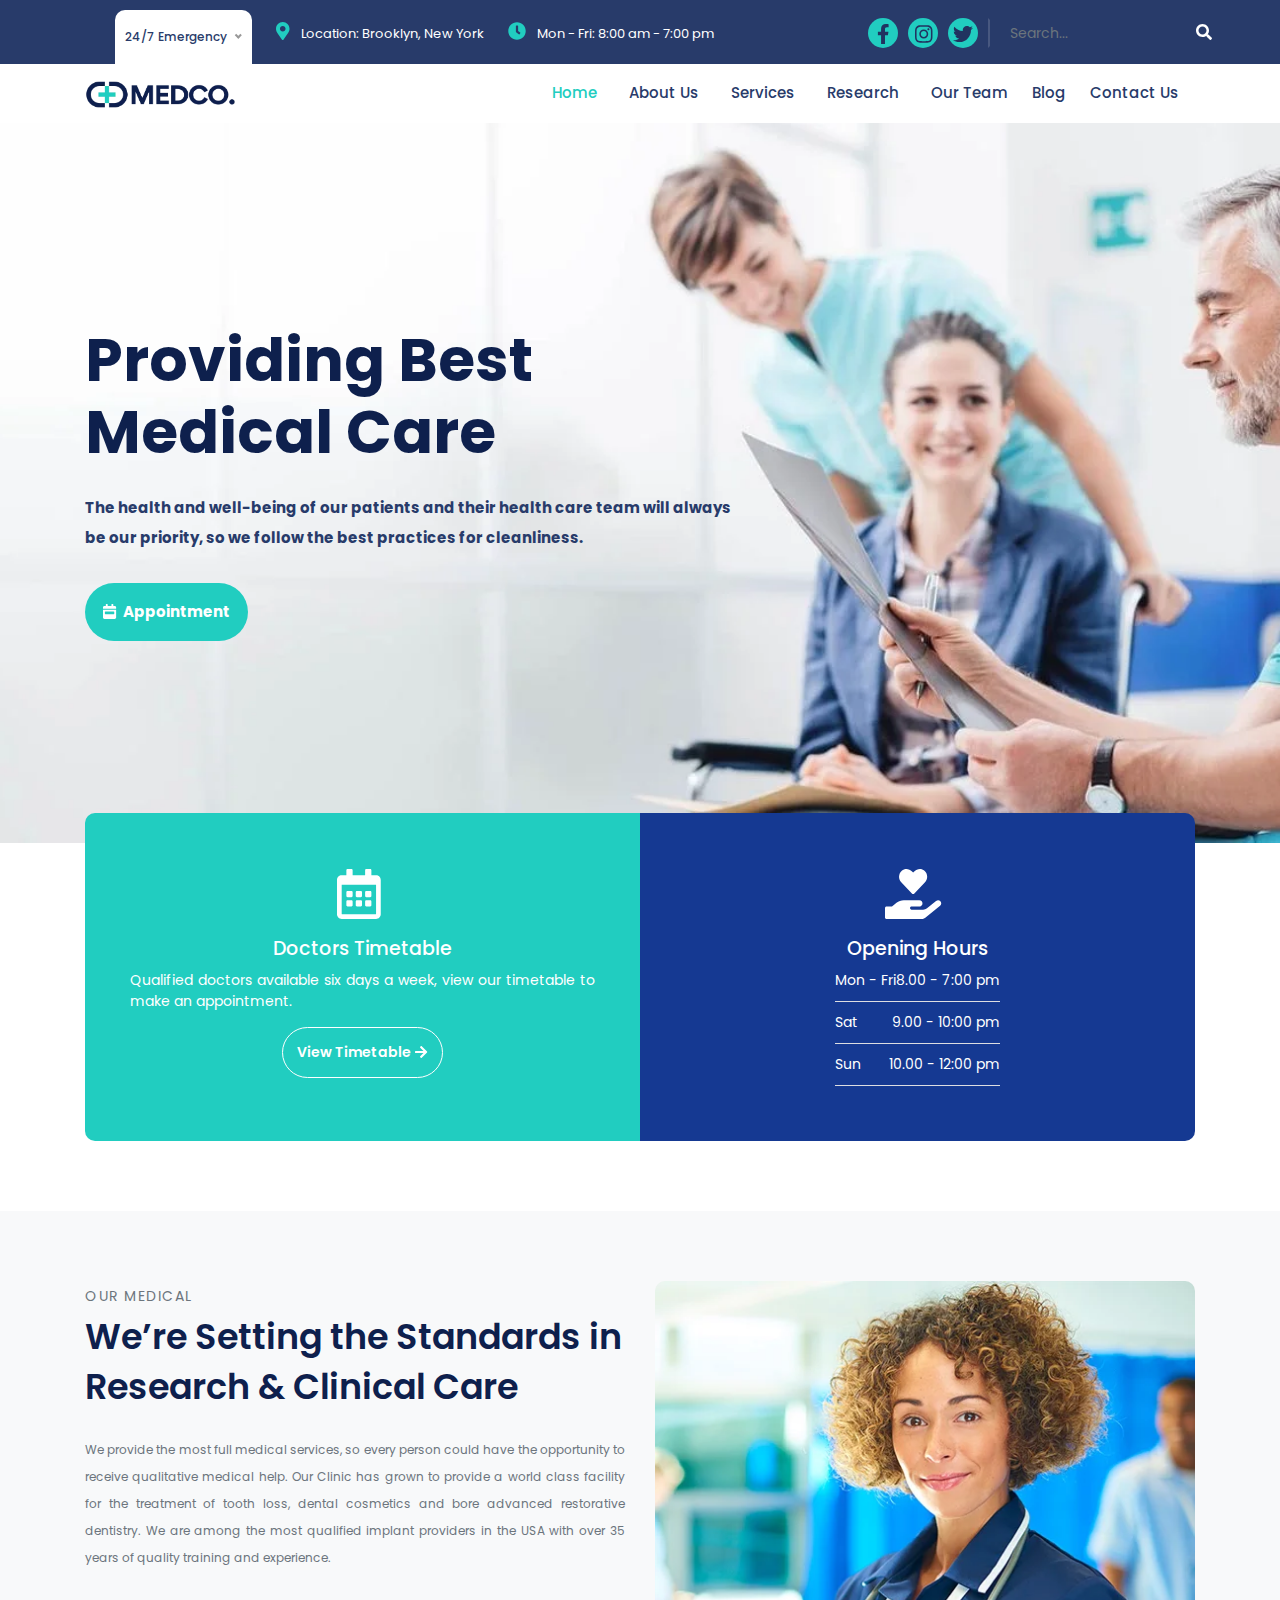
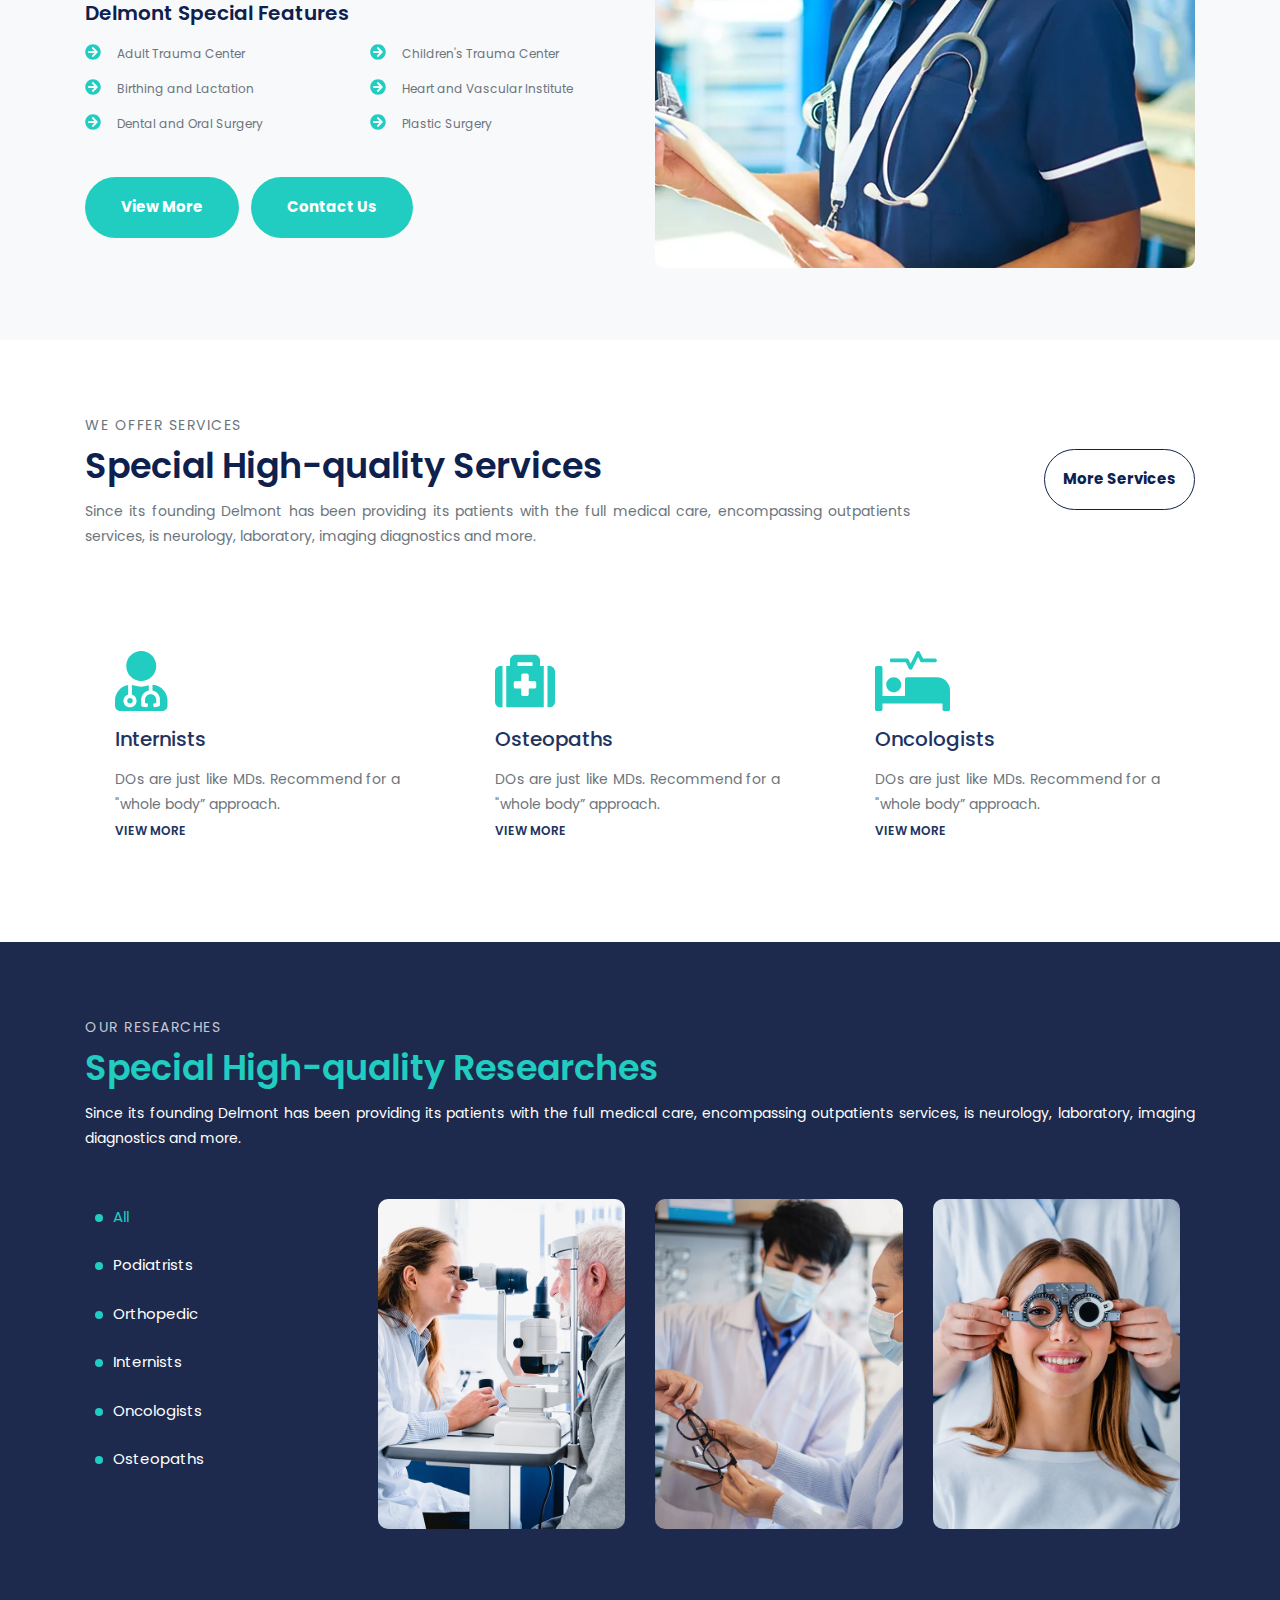
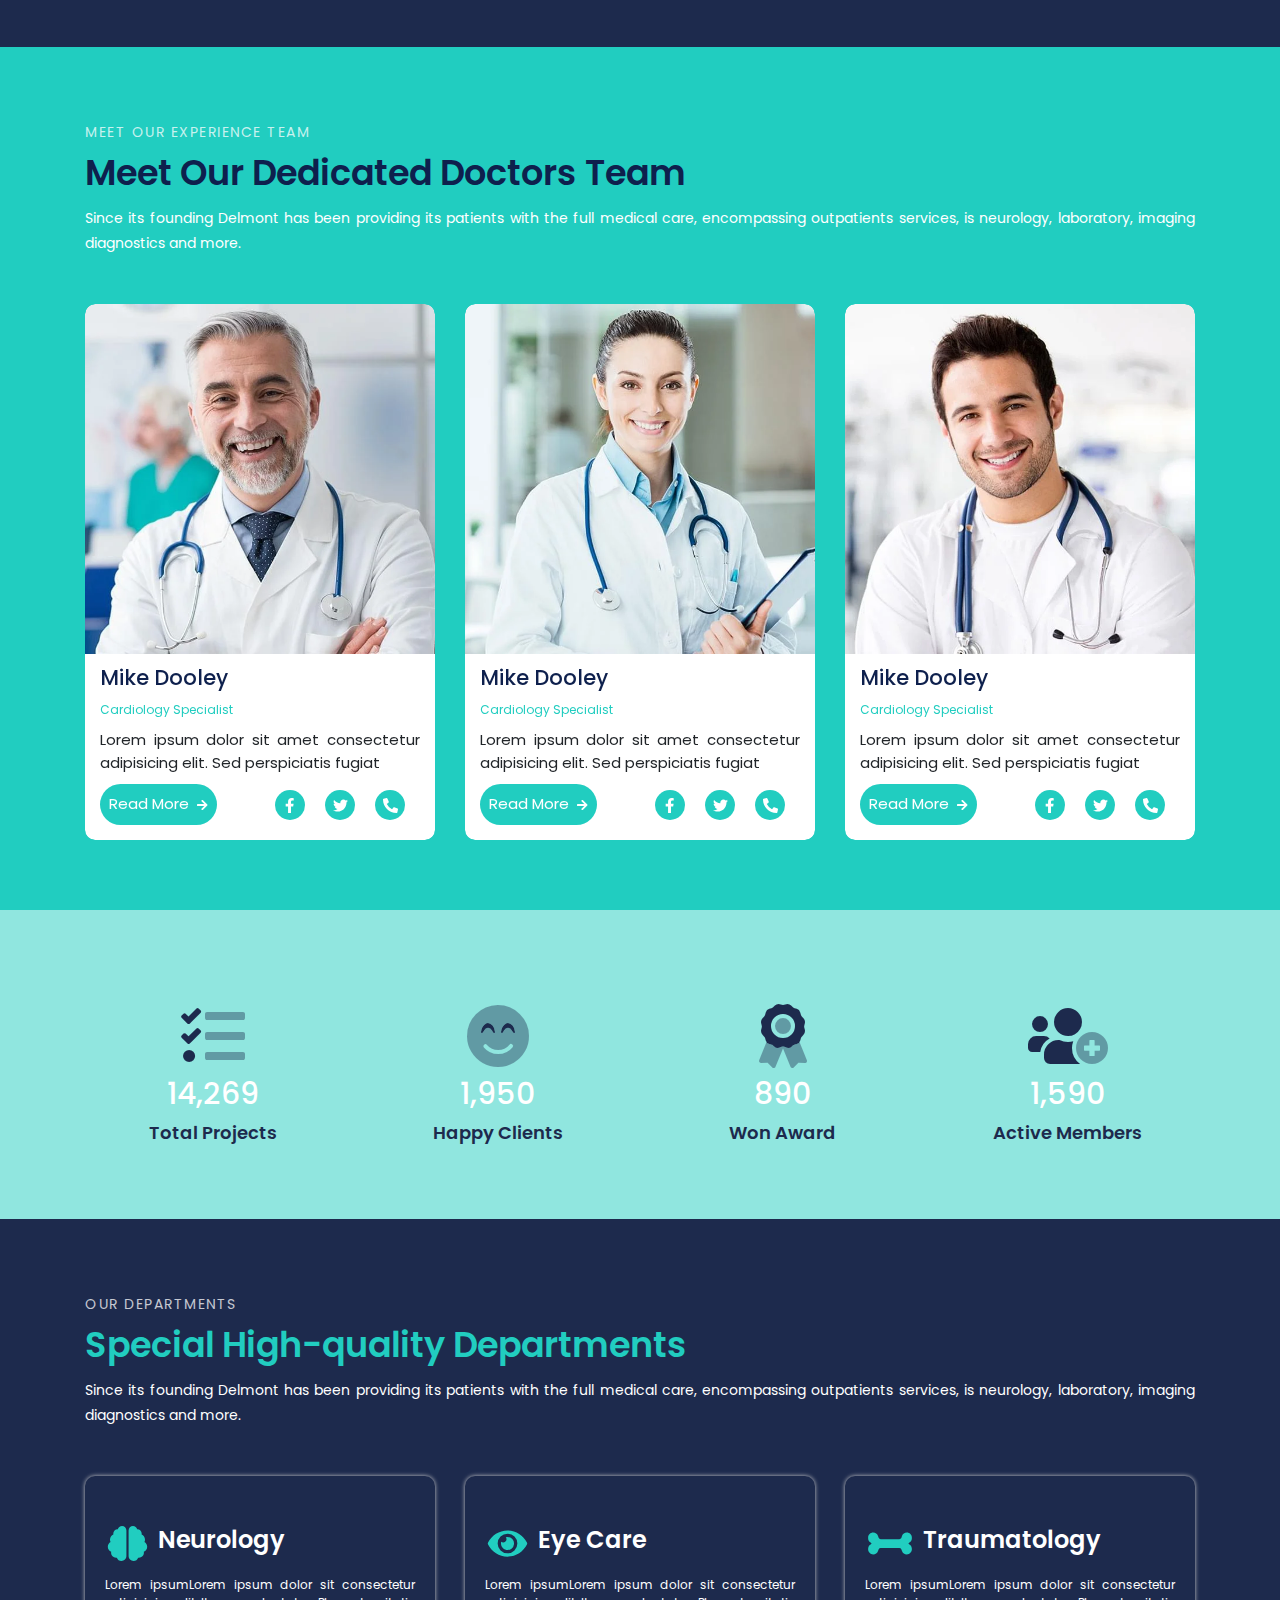
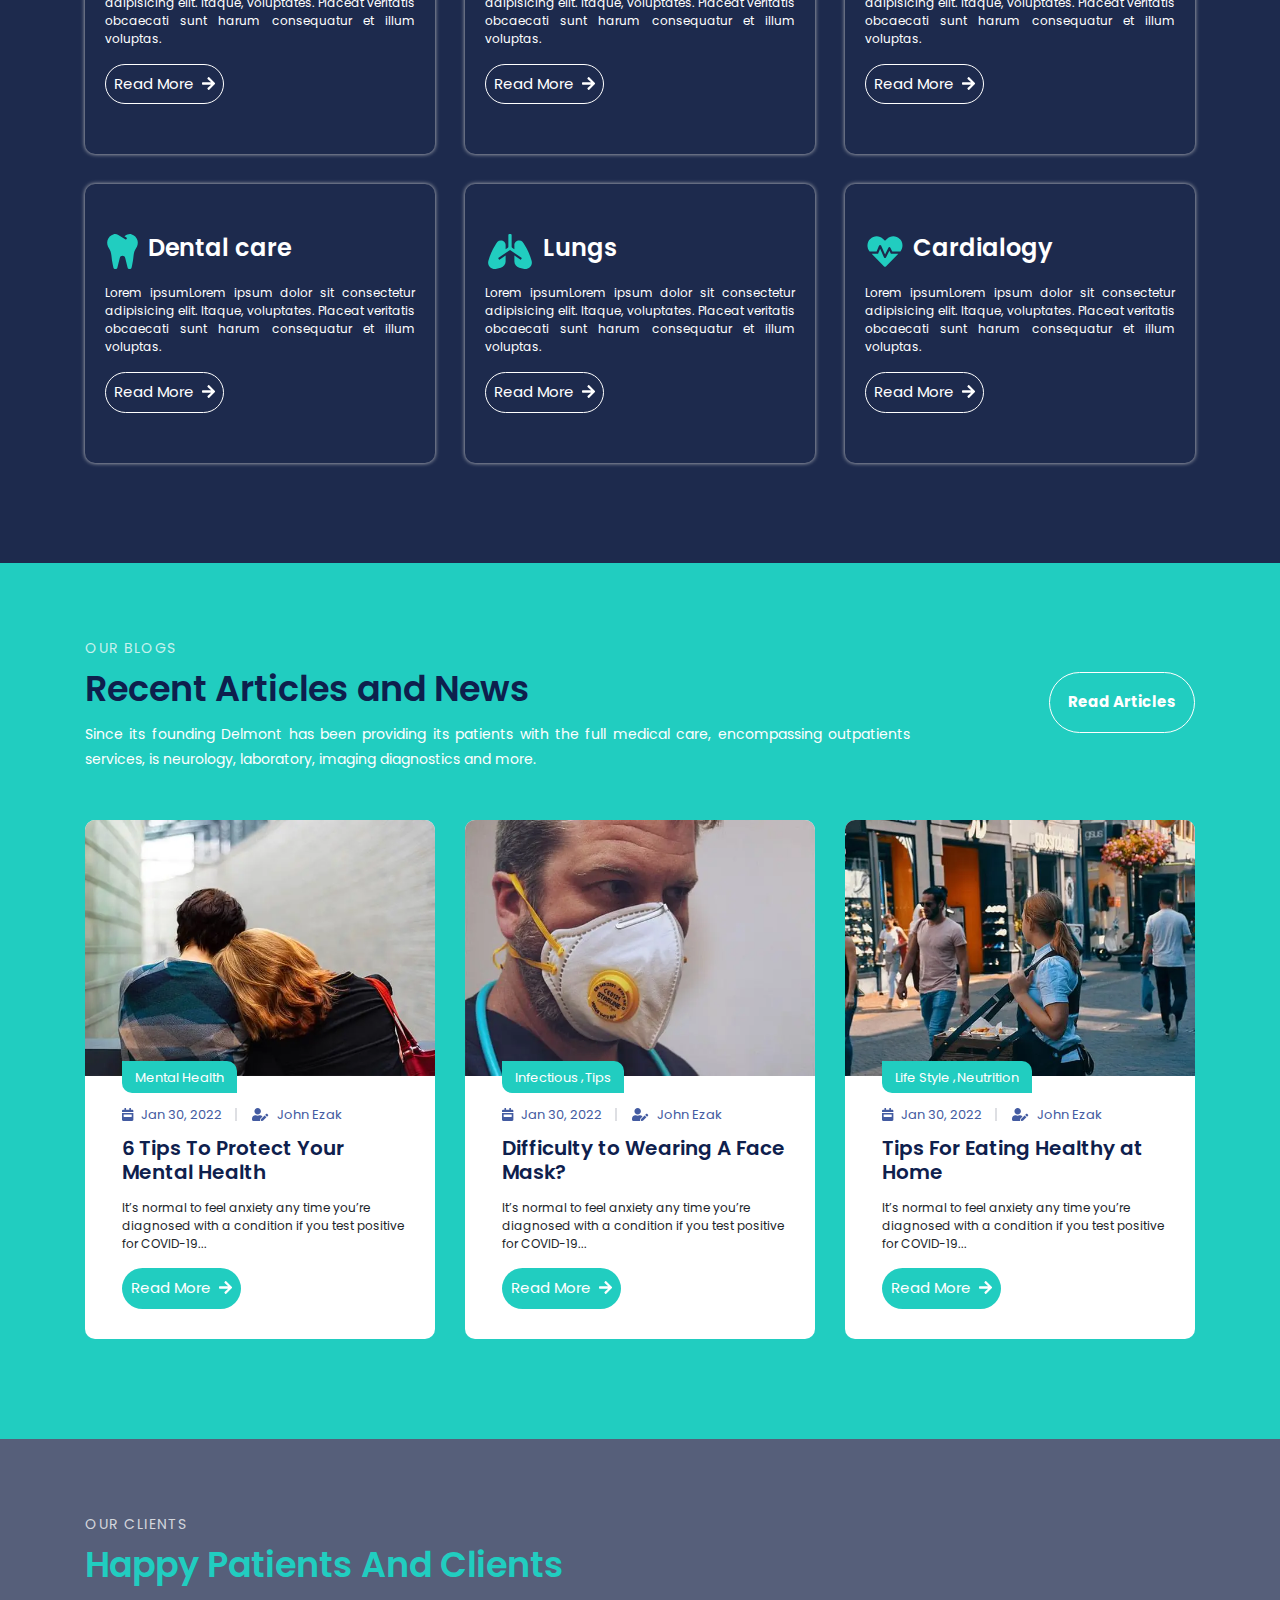
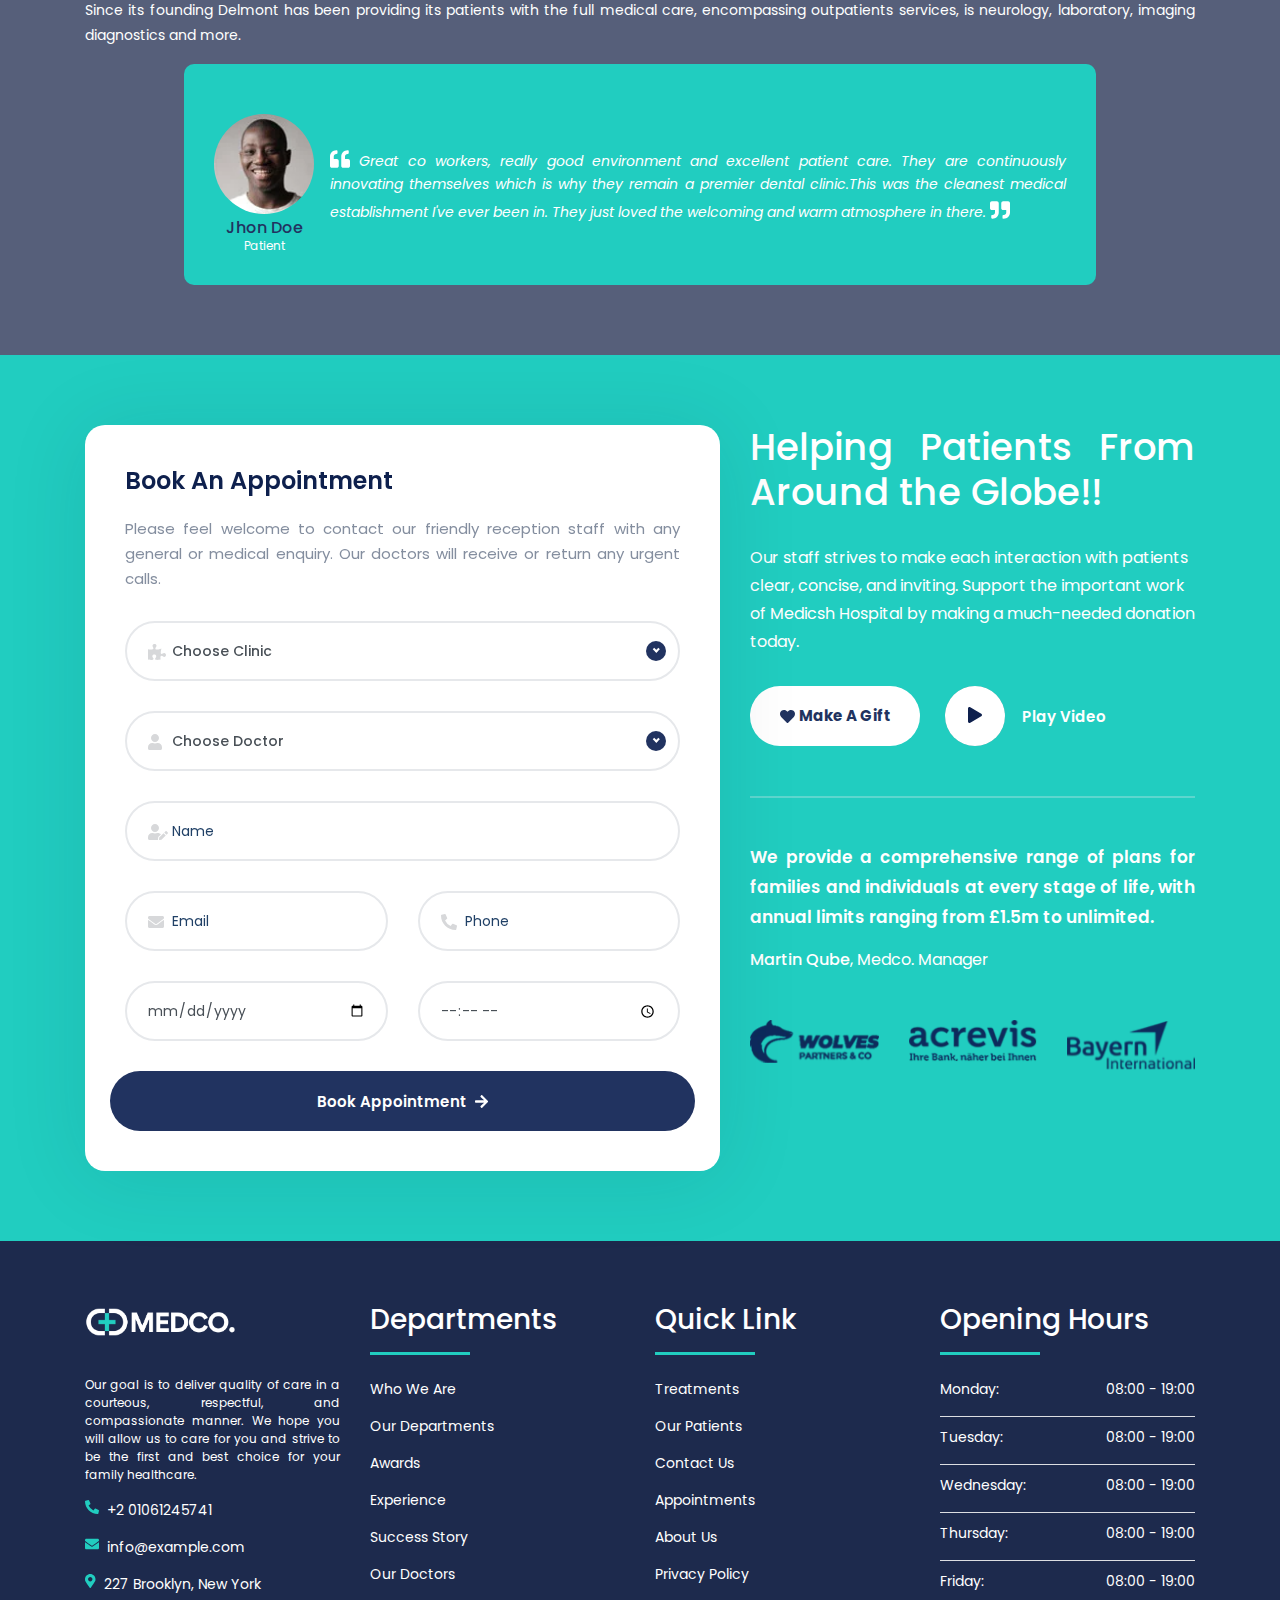
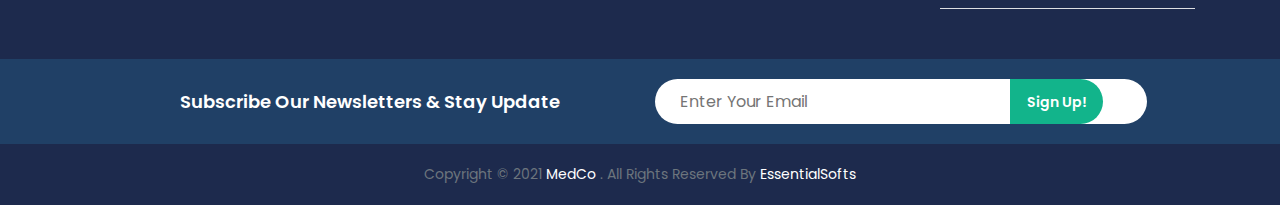
==== commit 03c6e0cd: "fixes" ====
--- a/index.html
+++ b/index.html
@@ -134,7 +134,7 @@
                 <a class="nav-link px-3" href="#team">Our Team</a>
               </li>
               <li class="nav-item">
-                <div class="nav-link">Blog </div>
+                <a class="nav-link" href="#">Blog </a>
                 <ul class="sub-menu">
                   <li><a href="blog-grid.html">Blog Grid</a></li>
                   <li><a href="blog-detail.html">Blog Details</a></li>
--- a/assets/css/style.css
+++ b/assets/css/style.css
@@ -307,9 +307,9 @@
 /* .navbar-collapse {
     height: 100vh;
 } */
-.nav-item div{
+/* .nav-item div{
     cursor: pointer;
-}
+} */
 .sticky{
     box-shadow: 0 4px 8px 0 rgb(0 0 0 / 20%), 0 6px 20px 0 rgb(0 0 0 / 19%);
     background: rgba(255, 255, 255);
@@ -384,6 +384,38 @@
     color: #283b6a;
     border: none;
 }
+
+
+
+
+
+/* .dropdown {
+    position: relative;
+    display: inline-block;
+  } */
+/* .dropdown-content {
+    display: none;
+    position: absolute;
+    background-color: #fff;
+    width: 200px;
+    box-shadow: 0px 8px 16px 0px rgba(0,0,0,0.2);
+    z-index: 1;
+  } */
+/* .dropdown-content a {
+    color:#283b6a;
+    padding: 12px 16px;
+    text-decoration: none;
+    display: block;
+  } */
+/* .dropbtn{
+  color:#283b6a;
+  } */
+  /* .dropdown-content a:hover {color:#21cdc0;}
+  
+  .dropdown:hover .dropdown-content {display: block;}
+  
+  .dropdown:hover .dropbtn {color:#21cdc0;} */
+  
 /*===============================
 == 5.Main Bannner Carousel CSS ==
 =================================*/
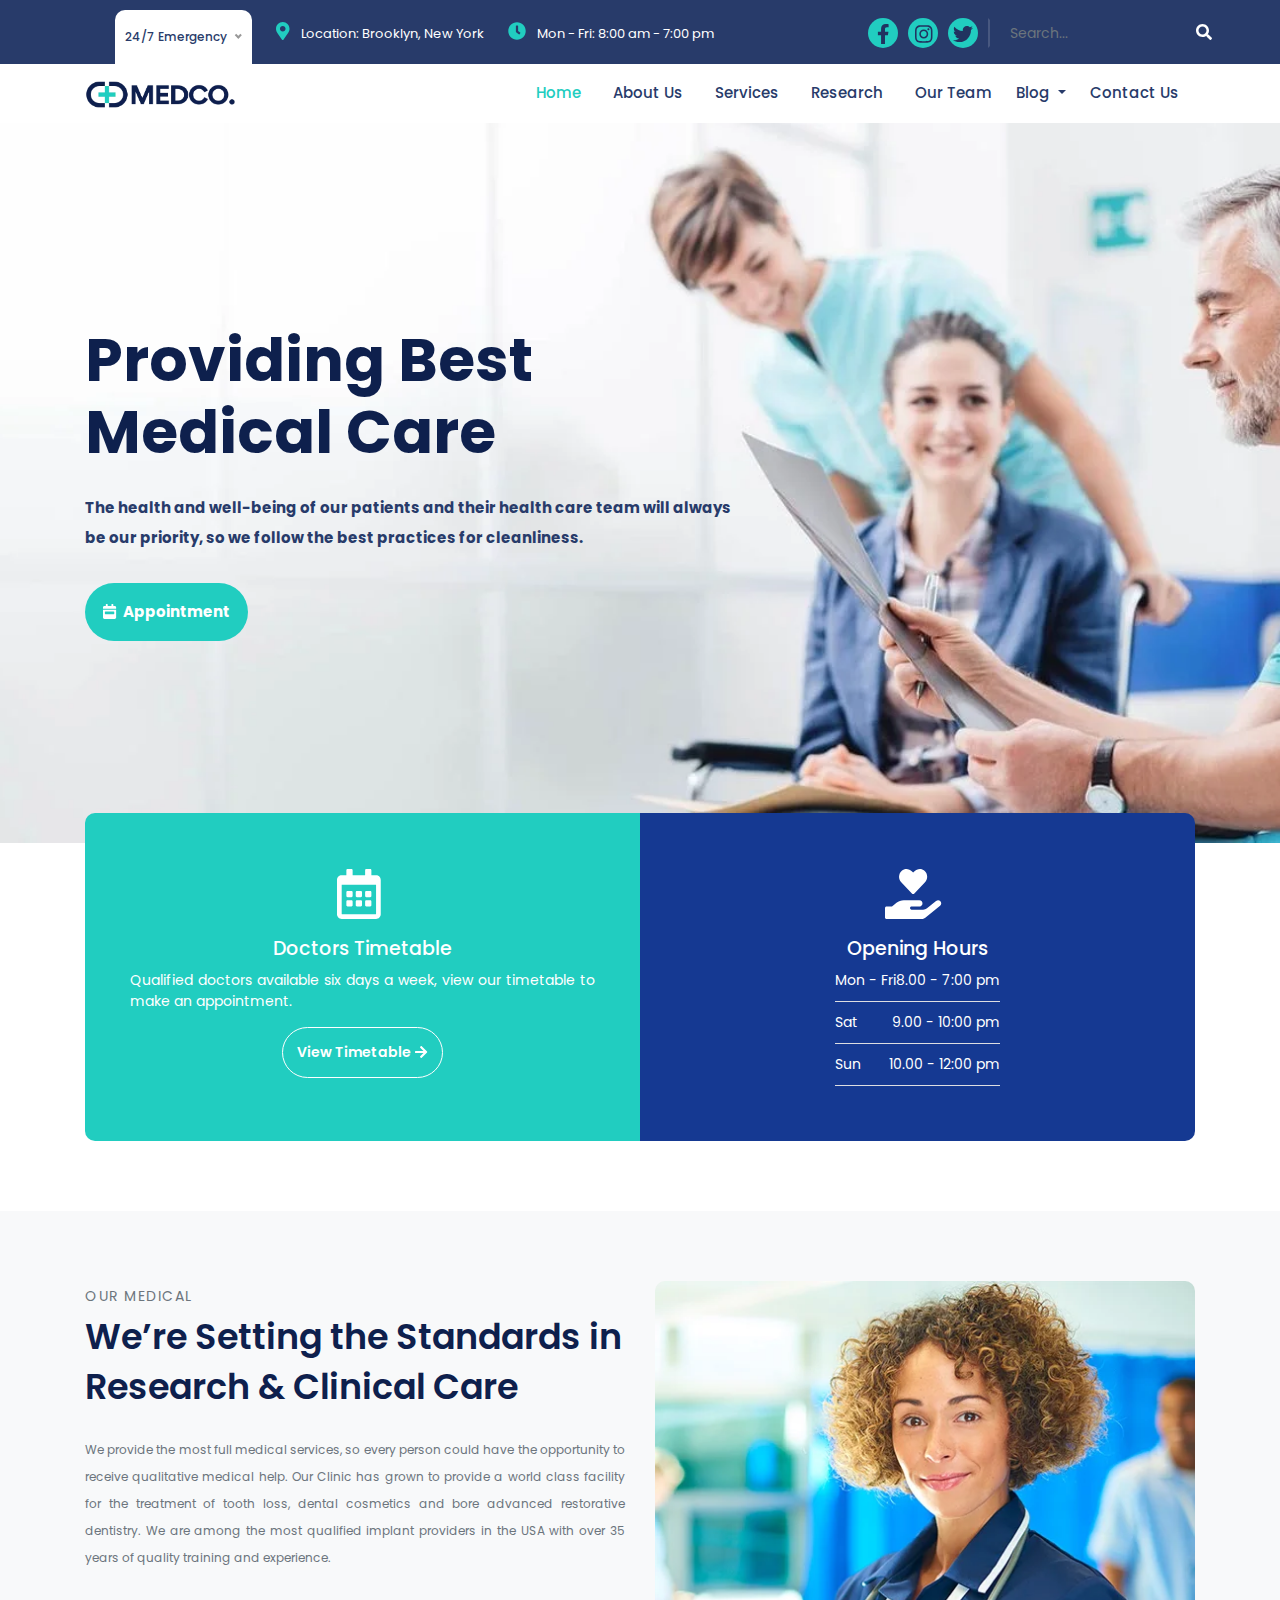
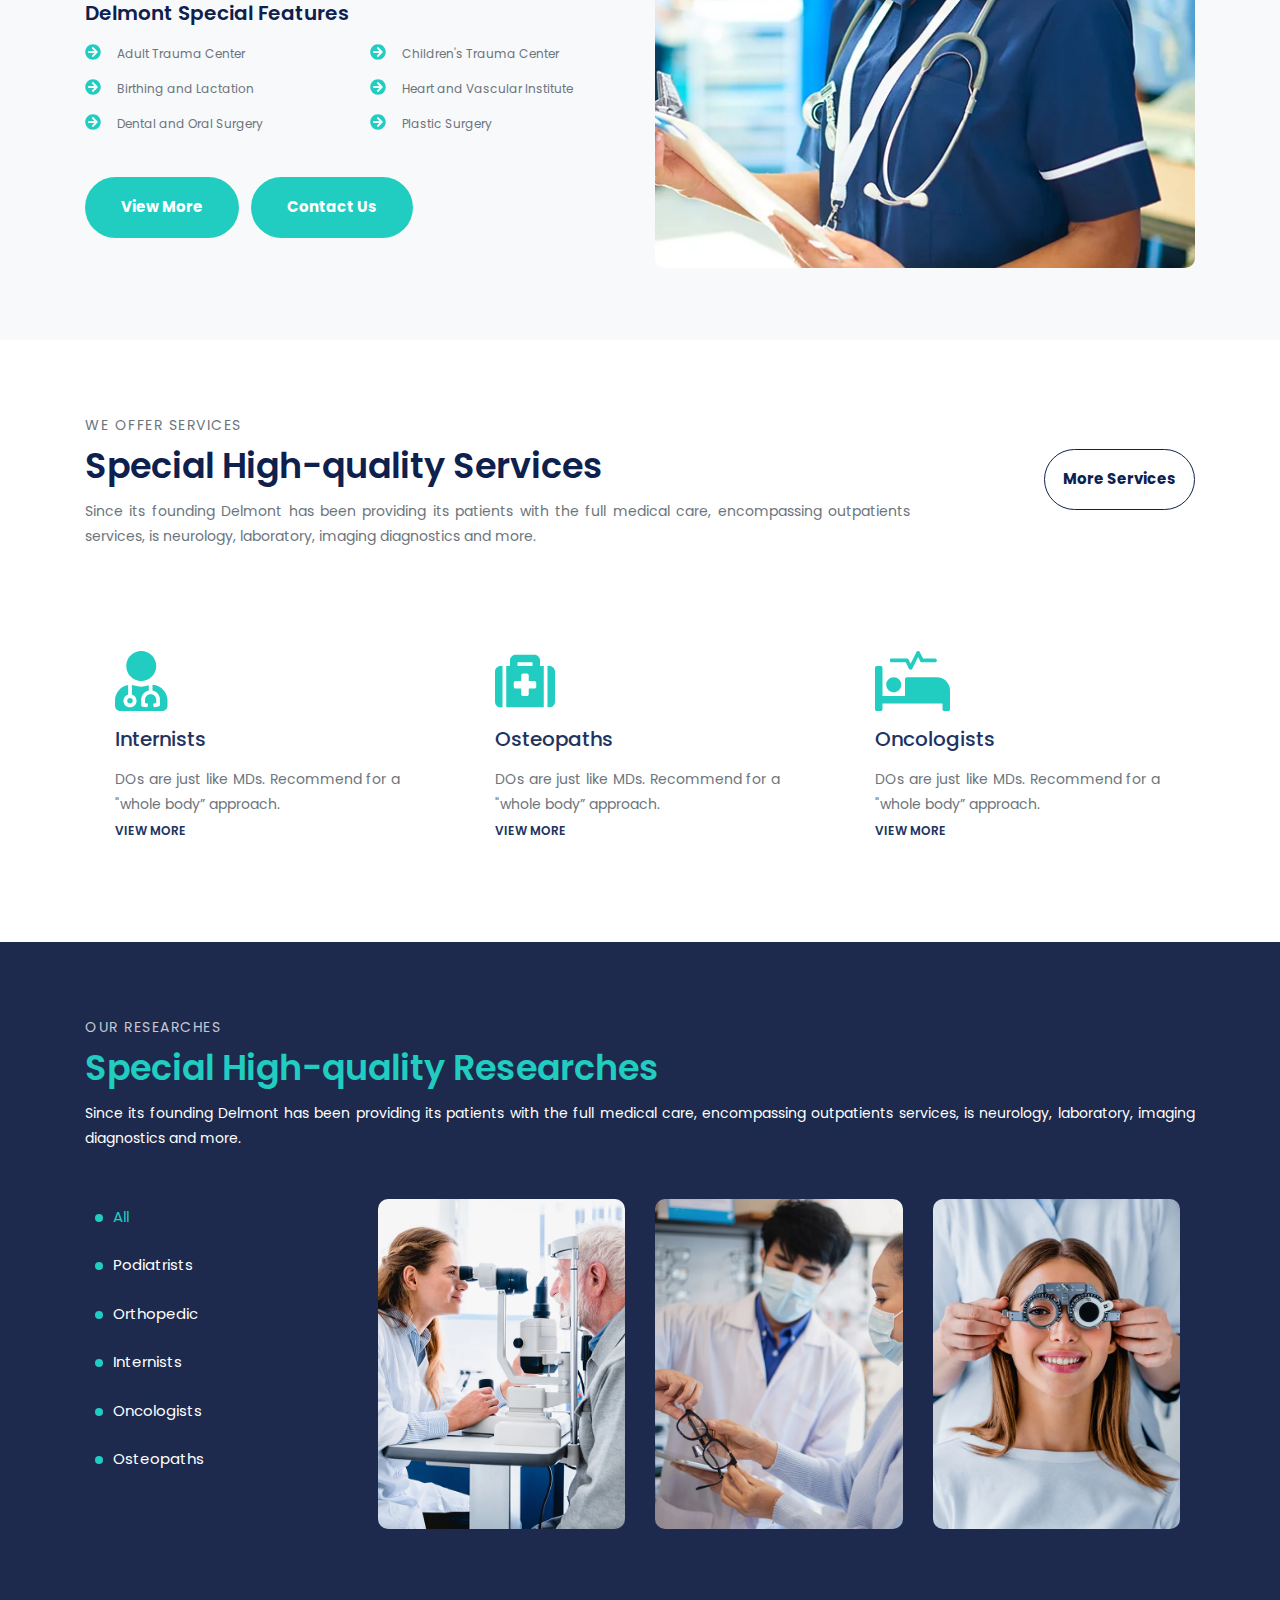
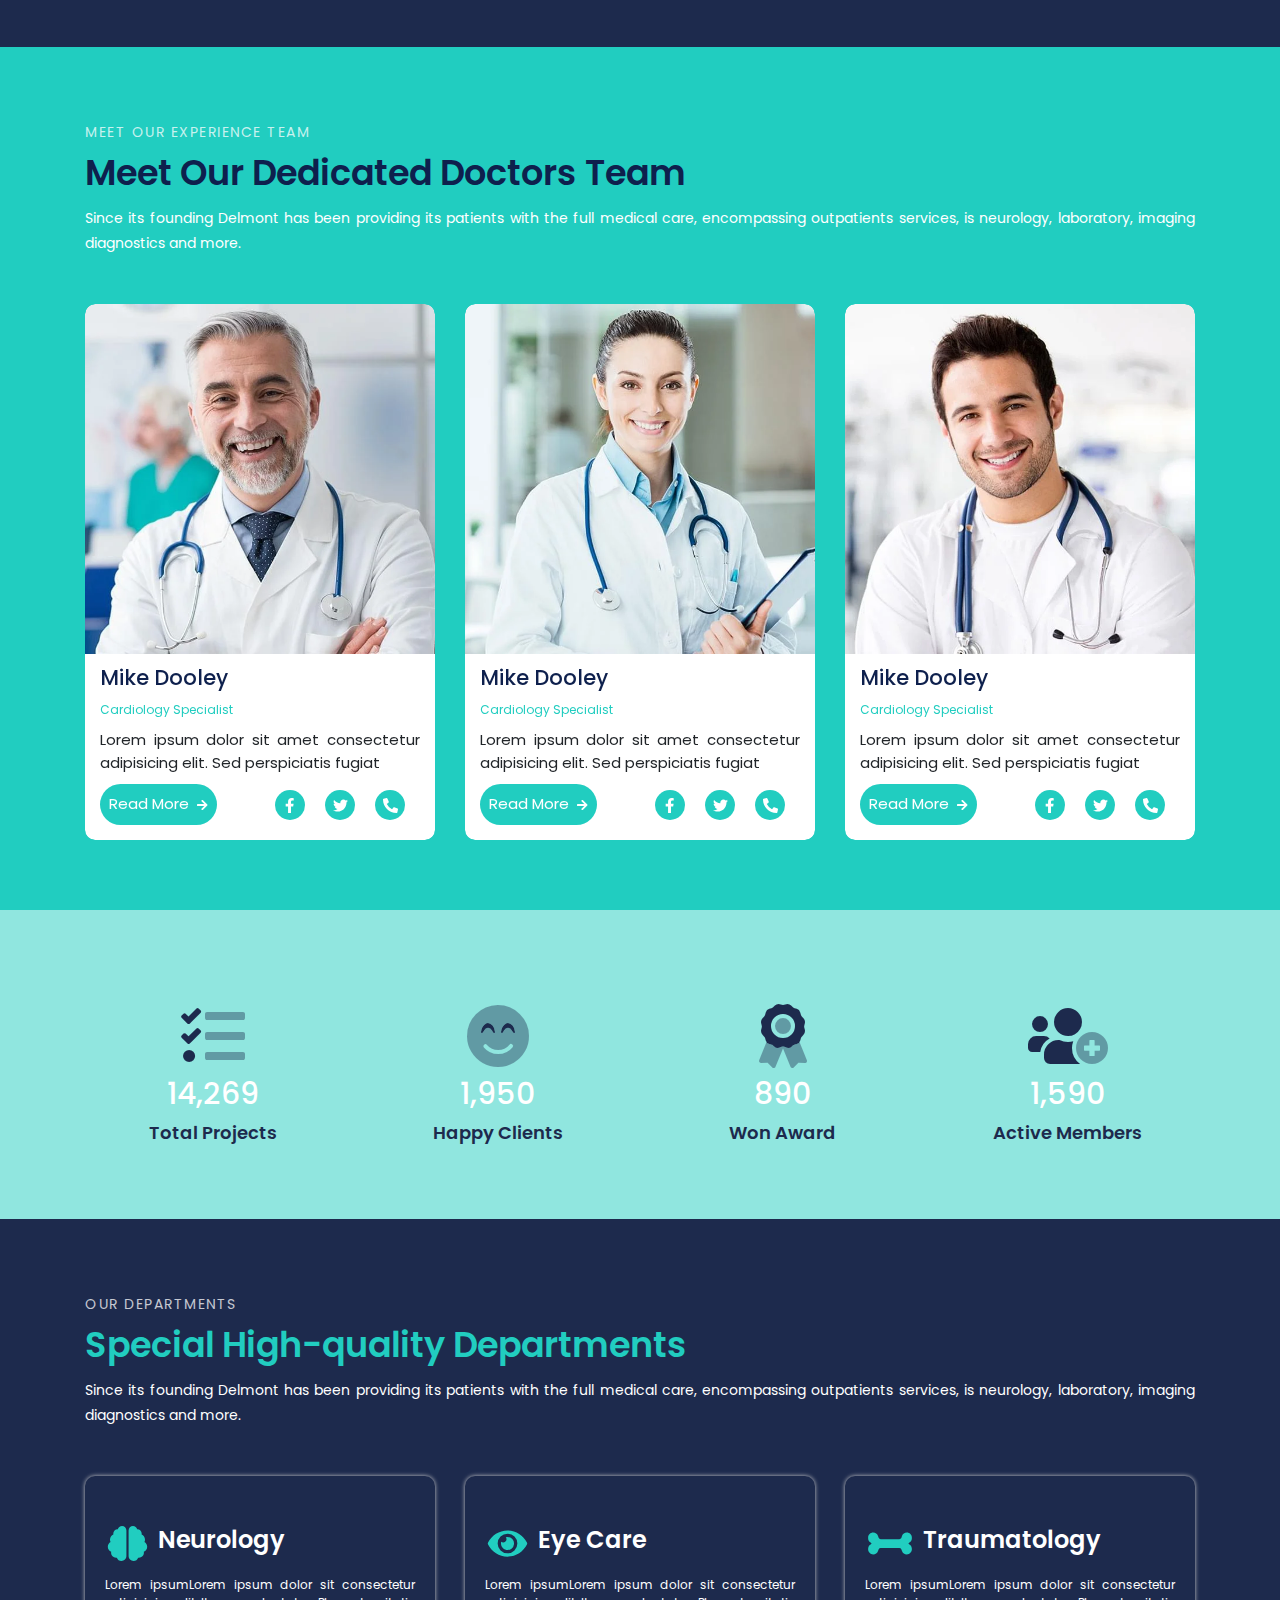
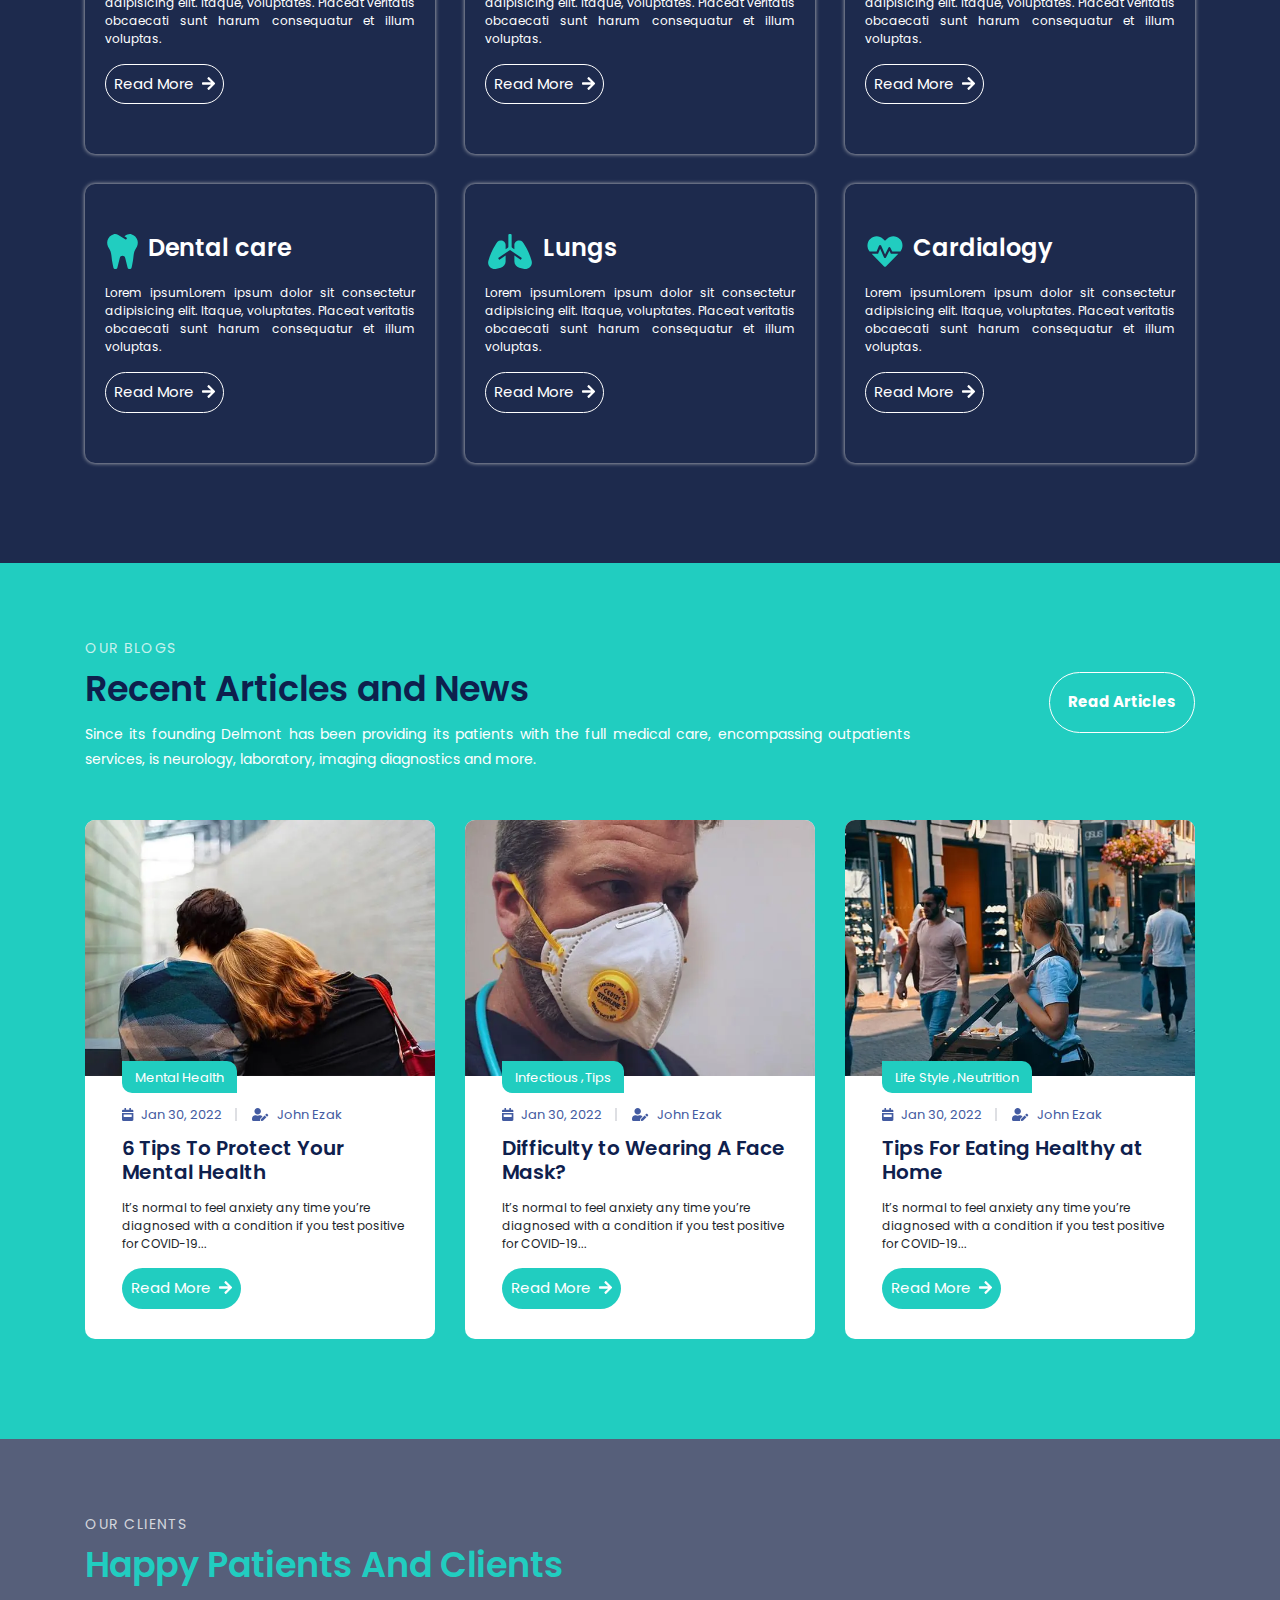
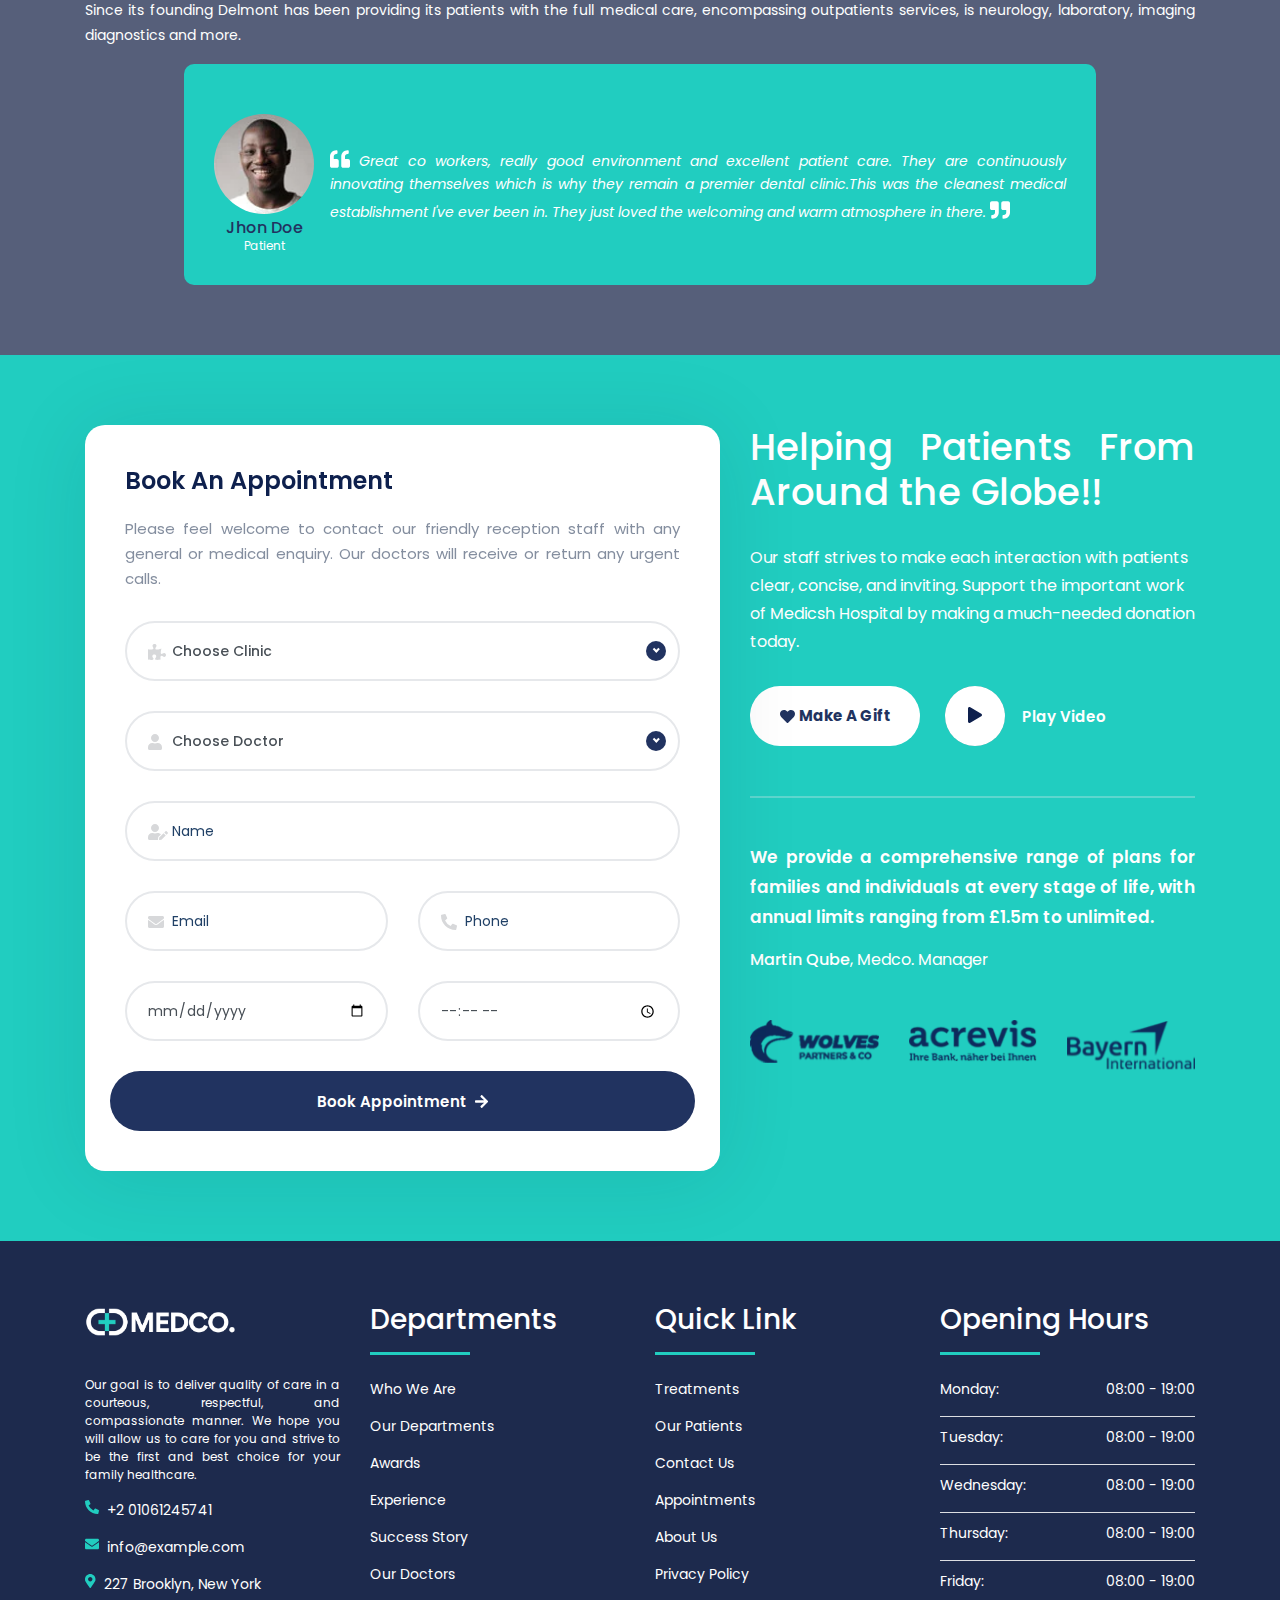
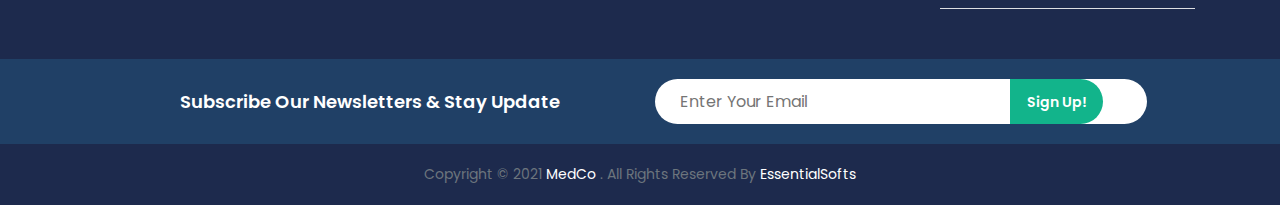
==== commit ae03c4c3: "fixes" ====
--- a/index.html
+++ b/index.html
@@ -133,12 +133,15 @@
               <li class="nav-item">
                 <a class="nav-link px-3" href="#team">Our Team</a>
               </li>
-              <li class="nav-item">
-                <a class="nav-link" href="#">Blog </a>
-                <ul class="sub-menu">
-                  <li><a href="blog-grid.html">Blog Grid</a></li>
-                  <li><a href="blog-detail.html">Blog Details</a></li>
-                </ul>
+              <li class="nav-item dropdown">
+                <a class="nav-link dropdown-toggle" href="#" id="navbarDropdownMenuLink" data-toggle="dropdown"
+                  aria-haspopup="true" aria-expanded="false">
+                  Blog
+                </a>
+                <div class="dropdown-menu" aria-labelledby="navbarDropdownMenuLink">
+                  <a class="dropdown-item" href="blog-grid.html">Blog Grid</a>
+                  <a class="dropdown-item" href="blog-detail.html">Blog Details</a>
+                </div>
               </li>
               <li class="nav-item">
                 <a class="nav-link px-3" href="contact.html">Contact Us</a>
@@ -944,7 +947,7 @@
                 <div class="col-sm-12 col-md-12 col-lg-12">
                   <div class="form-group">
                     <i class="fas fa-puzzle-piece form-group-icon"></i>
-                    <div class="nice-select form-control" tabindex="0" required><span class="current">Choose
+                    <div class="nice-select form-control" tabindex="0"><span class="current">Choose
                         Clinic</span>
                       <ul class="list">
                         <li data-value="0" class="option selected">Choose Clinic</li>
@@ -957,7 +960,7 @@
                 <div class="col-sm-12 col-md-12 col-lg-12">
                   <div class="form-group">
                     <i class="fas fa-user form-group-icon"></i>
-                    <div class="nice-select form-control" tabindex="0" required><span class="current">Choose
+                    <div class="nice-select form-control" tabindex="0"><span class="current">Choose
                         Doctor</span>
                       <ul class="list">
                         <li data-value="0" class="option selected">Choose Doctor</li>
@@ -1018,8 +1021,8 @@
             <a href="contact.html" class="btn btn__white btn__rounded mr-30">
               <i class="fas fa-heart mr-1"></i> <span>Make A Gift</span>
             </a>
-                <a class="video__btn video__btn-white popup-video venobox"
-              data-vbtype="video" href="https://www.youtube.com/watch?v=X00fSgxgO4s">
+            <a class="video__btn video__btn-white popup-video venobox" data-vbtype="video"
+              href="https://www.youtube.com/watch?v=X00fSgxgO4s">
               <div class="video__player">
                 <i class="fa fa-play"></i>
               </div>
